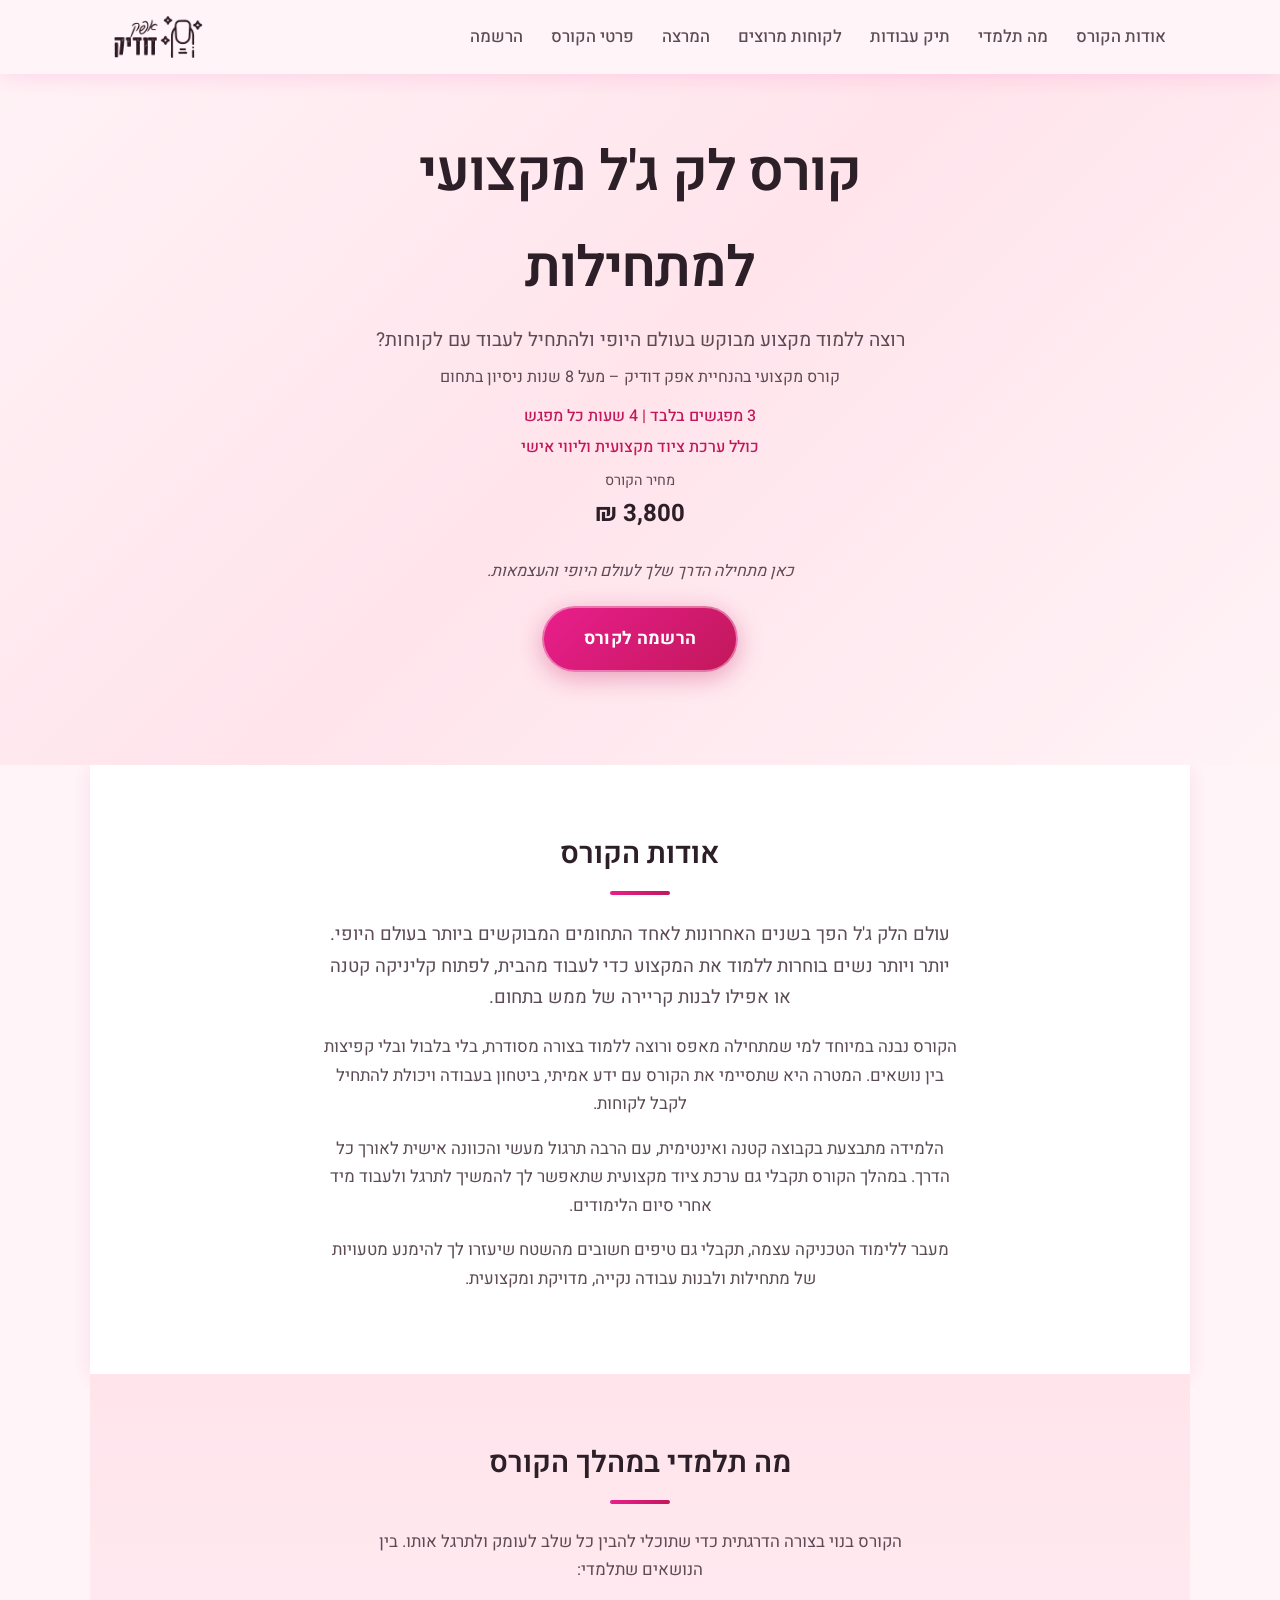
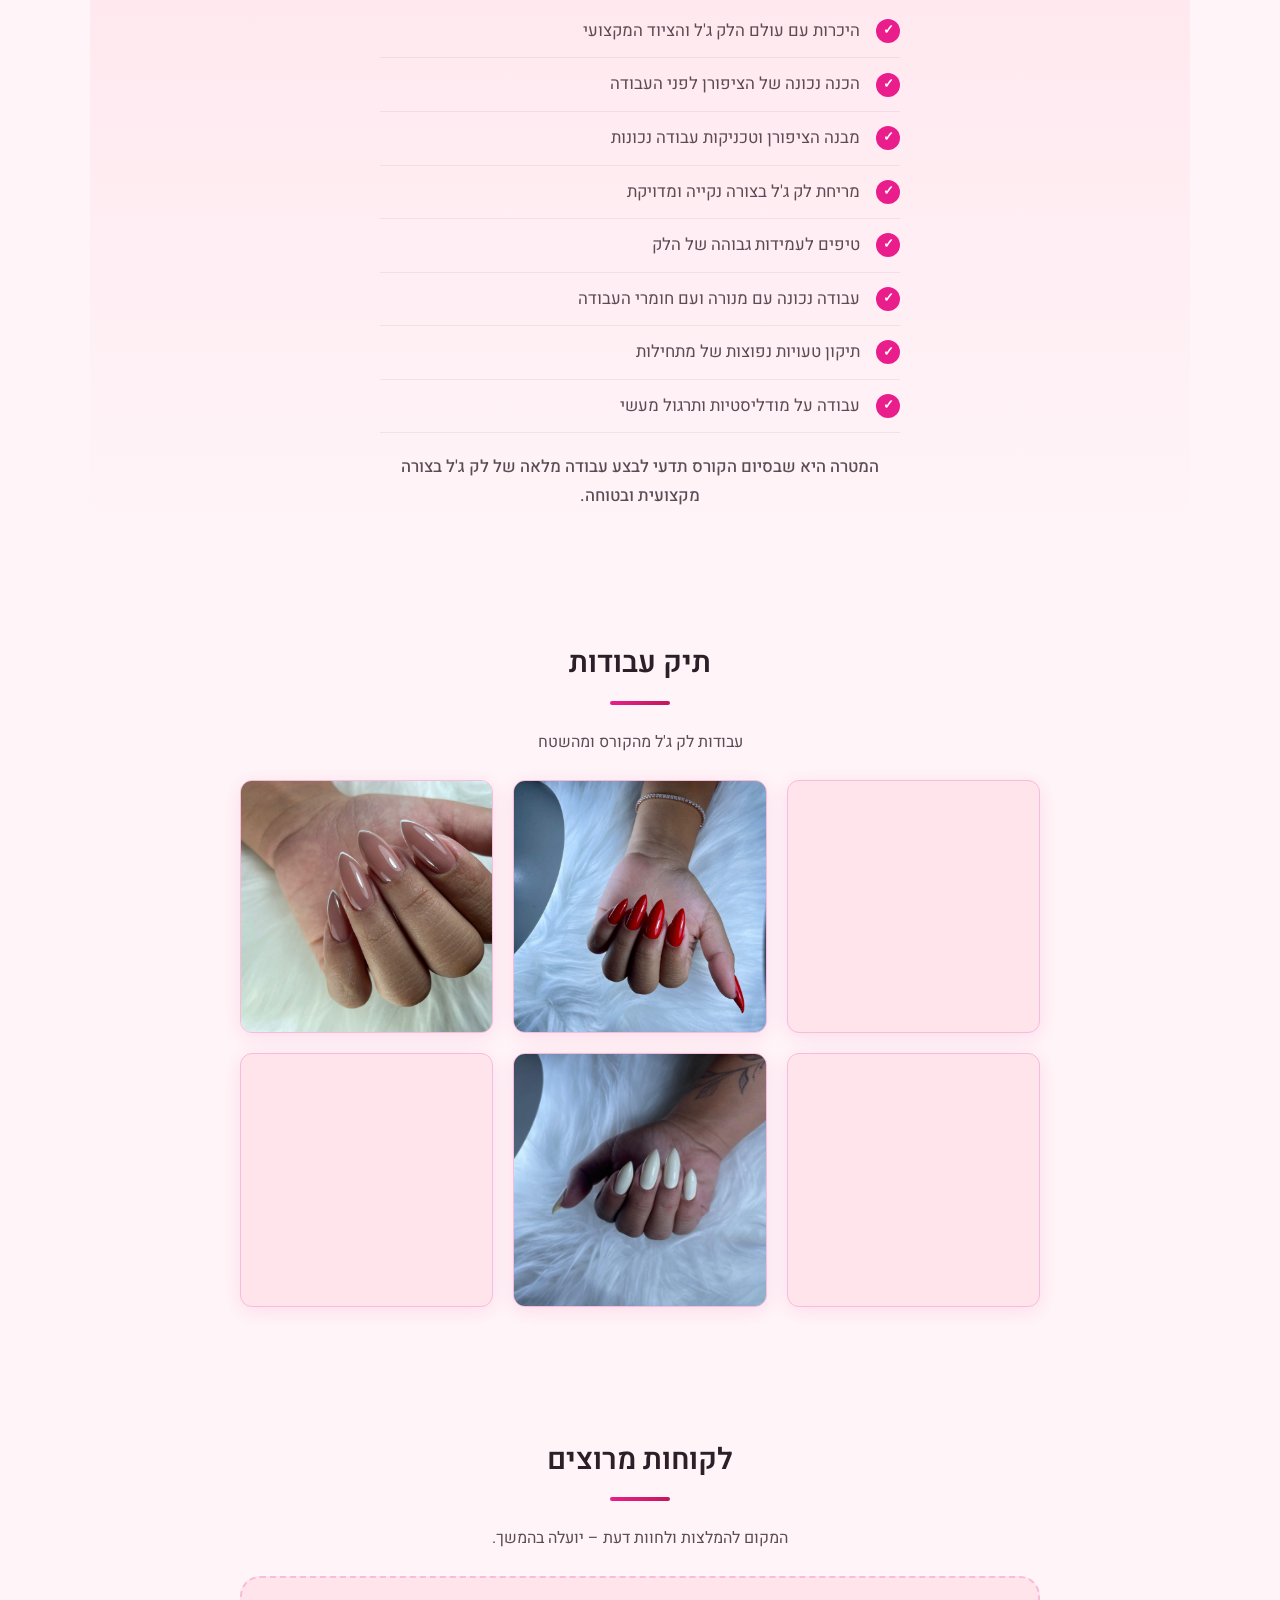
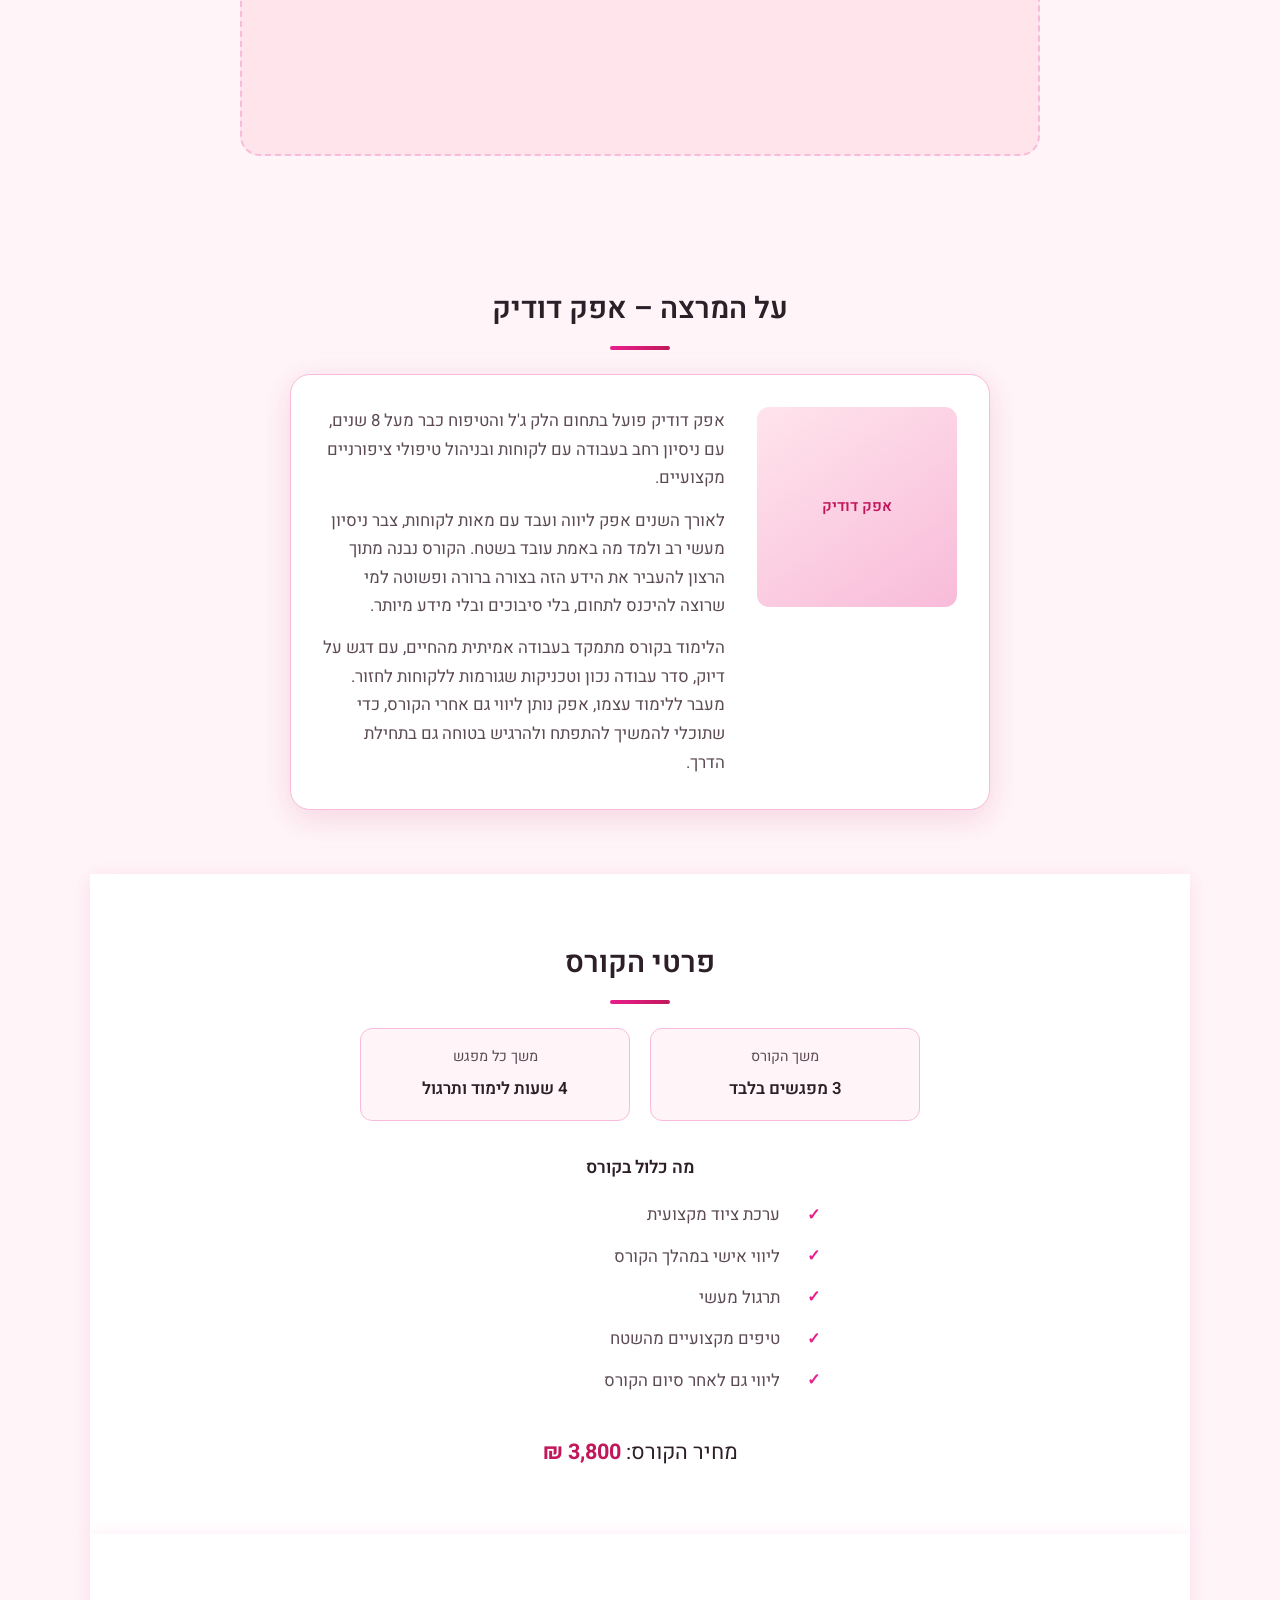
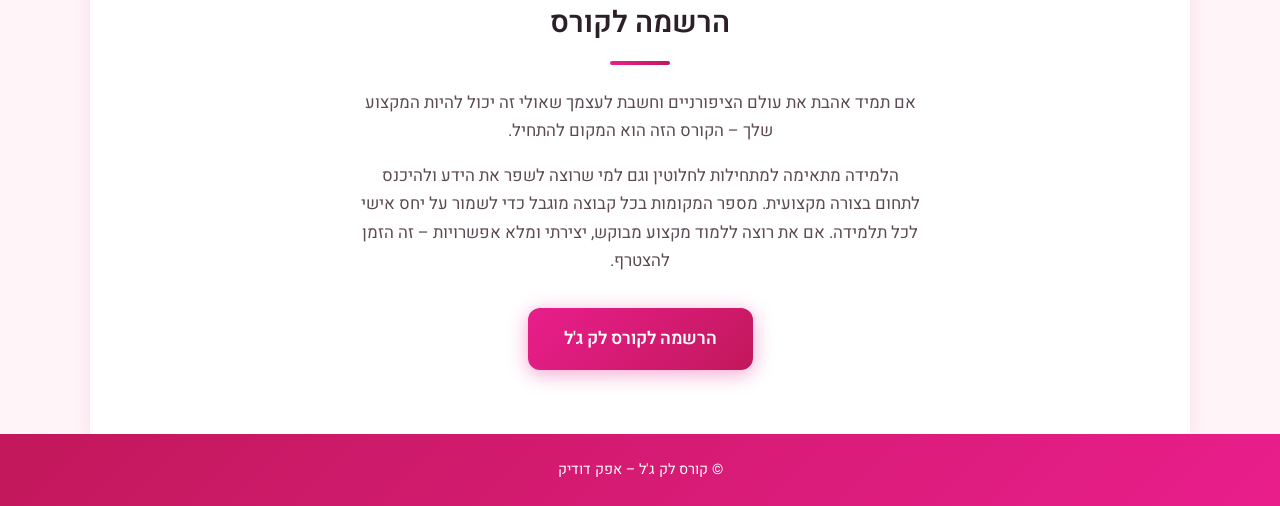
==== index.html @ cc8b3165 "Add files via upload" ====
<!DOCTYPE html>
<html lang="he" dir="rtl">
<head>
  <meta charset="UTF-8">
  <meta name="viewport" content="width=device-width, initial-scale=1.0">
  <title>קורס לק ג'ל מקצועי למתחילות | אפק דודיק</title>
  <link rel="preconnect" href="https://fonts.googleapis.com">
  <link rel="preconnect" href="https://fonts.gstatic.com" crossorigin>
  <link href="https://fonts.googleapis.com/css2?family=Heebo:wght@300;400;500;600;700&display=swap" rel="stylesheet">
  <link rel="stylesheet" href="style.css">
</head>
<body>
  <header class="header">
    <nav class="nav">
      <ul class="nav-links">
        <li><a href="#about">אודות הקורס</a></li>
        <li><a href="#content">מה תלמדי</a></li>
        <li><a href="#portfolio">תיק עבודות</a></li>
        <li><a href="#testimonials">לקוחות מרוצים</a></li>
        <li><a href="#instructor">המרצה</a></li>
        <li><a href="#details">פרטי הקורס</a></li>
        <li><a href="register.html">הרשמה</a></li>
      </ul>
      <button class="nav-toggle" aria-label="תפריט">☰</button>
      <a href="#home" class="logo">
          <img src="images/logo.png" alt="אפק דודיק" class="logo-img">
          <span class="logo-text">אפק דודיק</span>
        </a>
    </nav>
  </header>

  <main>
    <section id="home" class="hero">
      <div class="hero-bg"></div>
      <div class="hero-content">
        <h1>קורס לק ג'ל מקצועי למתחילות</h1>
        <p class="hero-sub">רוצה ללמוד מקצוע מבוקש בעולם היופי ולהתחיל לעבוד עם לקוחות?</p>
        <p class="hero-text">קורס מקצועי בהנחיית אפק דודיק – מעל 8 שנות ניסיון בתחום</p>
        <ul class="hero-highlights">
          <li>3 מפגשים בלבד | 4 שעות כל מפגש</li>
          <li>כולל ערכת ציוד מקצועית וליווי אישי</li>
        </ul>
        <p class="hero-price"><span class="price-note">מחיר הקורס</span> <span class="price-amount">3,800 ₪</span></p>
        <p class="hero-cta-text">כאן מתחילה הדרך שלך לעולם היופי והעצמאות.</p>
        <a href="register.html" class="btn btn-primary btn-hero">הרשמה לקורס</a>
      </div>
    </section>

    <section id="about" class="section about">
      <div class="container">
        <h2>אודות הקורס</h2>
        <p class="lead">
          עולם הלק ג'ל הפך בשנים האחרונות לאחד התחומים המבוקשים ביותר בעולם היופי. יותר ויותר נשים בוחרות ללמוד את המקצוע כדי לעבוד מהבית, לפתוח קליניקה קטנה או אפילו לבנות קריירה של ממש בתחום.
        </p>
        <p class="about-p">
          הקורס נבנה במיוחד למי שמתחילה מאפס ורוצה ללמוד בצורה מסודרת, בלי בלבול ובלי קפיצות בין נושאים. המטרה היא שתסיימי את הקורס עם ידע אמיתי, ביטחון בעבודה ויכולת להתחיל לקבל לקוחות.
        </p>
        <p class="about-p">
          הלמידה מתבצעת בקבוצה קטנה ואינטימית, עם הרבה תרגול מעשי והכוונה אישית לאורך כל הדרך. במהלך הקורס תקבלי גם ערכת ציוד מקצועית שתאפשר לך להמשיך לתרגל ולעבוד מיד אחרי סיום הלימודים.
        </p>
        <p class="about-p">
          מעבר ללימוד הטכניקה עצמה, תקבלי גם טיפים חשובים מהשטח שיעזרו לך להימנע מטעויות של מתחילות ולבנות עבודה נקייה, מדויקת ומקצועית.
        </p>
      </div>
    </section>

    <section id="content" class="section content-section">
      <div class="container">
        <h2>מה תלמדי במהלך הקורס</h2>
        <p class="content-intro">הקורס בנוי בצורה הדרגתית כדי שתוכלי להבין כל שלב לעומק ולתרגל אותו. בין הנושאים שתלמדי:</p>
        <ul class="content-list">
          <li>היכרות עם עולם הלק ג'ל והציוד המקצועי</li>
          <li>הכנה נכונה של הציפורן לפני העבודה</li>
          <li>מבנה הציפורן וטכניקות עבודה נכונות</li>
          <li>מריחת לק ג'ל בצורה נקייה ומדויקת</li>
          <li>טיפים לעמידות גבוהה של הלק</li>
          <li>עבודה נכונה עם מנורה ועם חומרי העבודה</li>
          <li>תיקון טעויות נפוצות של מתחילות</li>
          <li>עבודה על מודליסטיות ותרגול מעשי</li>
        </ul>
        <p class="content-outro">המטרה היא שבסיום הקורס תדעי לבצע עבודה מלאה של לק ג'ל בצורה מקצועית ובטוחה.</p>
      </div>
    </section>

    <section id="portfolio" class="section portfolio-section">
      <div class="container">
        <h2>תיק עבודות</h2>
        <p class="section-placeholder">עבודות לק ג'ל מהקורס ומהשטח</p>
        <div class="portfolio-grid">
          <div class="portfolio-item">
            <img src="images/portfolio-1.jpg" alt="עבודת לק ג'ל" loading="lazy" decoding="async" width="600" height="600">
          </div>
          <div class="portfolio-item">
            <img src="images/portfolio-2.jpg" alt="עבודת לק ג'ל" loading="lazy" decoding="async" width="600" height="600">
          </div>
          <div class="portfolio-item">
            <img src="images/portfolio-3.jpg" alt="עבודת לק ג'ל" loading="lazy" decoding="async" width="600" height="600">
          </div>
          <div class="portfolio-item">
            <img src="images/portfolio-4.jpg" alt="עבודת לק ג'ל" loading="lazy" decoding="async" width="600" height="600">
          </div>
          <div class="portfolio-item">
            <img src="images/portfolio-5.jpg" alt="עבודת לק ג'ל" loading="lazy" decoding="async" width="600" height="600">
          </div>
          <div class="portfolio-item">
            <img src="images/portfolio-6.jpg" alt="עבודת לק ג'ל" loading="lazy" decoding="async" width="600" height="600">
          </div>
        </div>
      </div>
    </section>

    <section id="testimonials" class="section testimonials-section">
      <div class="container">
        <h2>לקוחות מרוצים</h2>
        <p class="section-placeholder">המקום להמלצות ולחוות דעת – יועלה בהמשך.</p>
        <div class="testimonials-placeholder"></div>
      </div>
    </section>

    <section id="instructor" class="section instructor">
      <div class="container">
        <h2>על המרצה – אפק דודיק</h2>
        <div class="instructor-card">
          <div class="instructor-img-wrap">
            <img id="instructor-photo" alt="אפק דודיק" width="200" height="200">
          </div>
          <div class="instructor-info">
            <p>אפק דודיק פועל בתחום הלק ג'ל והטיפוח כבר מעל 8 שנים, עם ניסיון רחב בעבודה עם לקוחות ובניהול טיפולי ציפורניים מקצועיים.</p>
            <p>לאורך השנים אפק ליווה ועבד עם מאות לקוחות, צבר ניסיון מעשי רב ולמד מה באמת עובד בשטח. הקורס נבנה מתוך הרצון להעביר את הידע הזה בצורה ברורה ופשוטה למי שרוצה להיכנס לתחום, בלי סיבוכים ובלי מידע מיותר.</p>
            <p>הלימוד בקורס מתמקד בעבודה אמיתית מהחיים, עם דגש על דיוק, סדר עבודה נכון וטכניקות שגורמות ללקוחות לחזור. מעבר ללימוד עצמו, אפק נותן ליווי גם אחרי הקורס, כדי שתוכלי להמשיך להתפתח ולהרגיש בטוחה גם בתחילת הדרך.</p>
          </div>
        </div>
      </div>
    </section>

    <section id="details" class="section details-section">
      <div class="container">
        <h2>פרטי הקורס</h2>
        <div class="details-grid">
          <div class="details-item">
            <span class="details-label">משך הקורס</span>
            <span class="details-value">3 מפגשים בלבד</span>
          </div>
          <div class="details-item">
            <span class="details-label">משך כל מפגש</span>
            <span class="details-value">4 שעות לימוד ותרגול</span>
          </div>
        </div>
        <div class="details-included">
          <h3>מה כלול בקורס</h3>
          <ul>
            <li>ערכת ציוד מקצועית</li>
            <li>ליווי אישי במהלך הקורס</li>
            <li>תרגול מעשי</li>
            <li>טיפים מקצועיים מהשטח</li>
            <li>ליווי גם לאחר סיום הקורס</li>
          </ul>
        </div>
        <p class="details-price">מחיר הקורס: <strong>3,800 ₪</strong></p>
      </div>
    </section>

    <section id="contact" class="section contact">
      <div class="container">
        <h2>הרשמה לקורס</h2>
        <p class="contact-intro">אם תמיד אהבת את עולם הציפורניים וחשבת לעצמך שאולי זה יכול להיות המקצוע שלך – הקורס הזה הוא המקום להתחיל.</p>
        <p class="contact-intro">הלמידה מתאימה למתחילות לחלוטין וגם למי שרוצה לשפר את הידע ולהיכנס לתחום בצורה מקצועית. מספר המקומות בכל קבוצה מוגבל כדי לשמור על יחס אישי לכל תלמידה. אם את רוצה ללמוד מקצוע מבוקש, יצירתי ומלא אפשרויות – זה הזמן להצטרף.</p>
        <p class="contact-cta-wrap"><a href="register.html" class="btn btn-primary btn-cta">הרשמה לקורס לק ג'ל</a></p>
      </div>
    </section>
  </main>

  <footer class="footer">
    <div class="container">
      <p>© קורס לק ג'ל – אפק דודיק</p>
    </div>
  </footer>

  <script src="script.js"></script>
</body>
</html>
---- style.css ----
/* ---- Variables – צבעים בולטים ויפים לקורס לק ג'ל ---- */
:root {
  --color-bg: #fff5f8;
  --color-cream: #ffe4ec;
  --color-rose: #e91e8c;
  --color-rose-deep: #c2185b;
  --color-rose-light: #f8bbd9;
  --color-rose-hover: #f7c6ec;
  --color-accent: #ff4081;
  --color-text: #2d1f28;
  --color-text-soft: #5c4a54;
  --color-gold: #d4a84b;
  --color-white: #fff;
  --font-heebo: 'Heebo', sans-serif;
  --shadow-soft: 0 4px 20px rgba(233, 30, 140, 0.12);
  --shadow-card: 0 8px 32px rgba(194, 24, 91, 0.15);
  --radius: 12px;
  --radius-lg: 20px;
}

/* ---- Base ---- */
*,
*::before,
*::after {
  box-sizing: border-box;
}

html {
  scroll-behavior: smooth;
  direction: rtl;
}

body {
  margin: 0;
  font-family: var(--font-heebo);
  font-size: 1.05rem;
  line-height: 1.7;
  color: var(--color-text);
  background: var(--color-bg);
  direction: rtl;
}

a {
  color: var(--color-rose-deep);
  text-decoration: none;
  transition: color 0.2s;
}

a:hover {
  color: var(--color-gold);
}

h1, h2, h3 {
  font-family: var(--font-heebo);
  font-weight: 600;
}

/* ---- Header ---- */
.header {
  position: fixed;
  top: 0;
  right: 0;
  left: 0;
  z-index: 100;
  background: rgba(255, 245, 248, 0.98);
  backdrop-filter: blur(8px);
  box-shadow: var(--shadow-soft);
}

.nav {
  display: flex;
  align-items: center;
  justify-content: space-between;
  flex-direction: row;
  direction: rtl;
  max-width: 1100px;
  margin: 0 auto;
  padding: 1rem 1.5rem;
}

.logo {
  display: flex;
  align-items: center;
  gap: 0.5rem;
  font-weight: 700;
  font-size: 1.25rem;
  color: var(--color-text);
}

.logo-img {
  max-height: 42px;
  width: auto;
  display: block;
  object-fit: contain;
}

.logo-text {
  display: inline;
}

.nav-links {
  display: flex;
  flex-direction: row;
  direction: rtl;
  gap: 1.75rem;
  list-style: none;
  margin: 0;
  padding: 0;
}

.nav-links a {
  color: var(--color-text-soft);
  font-weight: 500;
}

.nav-links a:hover {
  color: var(--color-rose);
}

.nav-toggle {
  display: none;
  background: none;
  border: none;
  font-size: 1.5rem;
  cursor: pointer;
  padding: 0.25rem;
}

/* ---- Hero ---- */
.hero {
  position: relative;
  min-height: 85vh;
  display: flex;
  align-items: center;
  justify-content: center;
  padding: 6rem 1.5rem 4rem;
  overflow: hidden;
}

.hero-bg {
  position: absolute;
  inset: 0;
  z-index: 0;
  background: var(--color-cream) url('https://images.unsplash.com/photo-1604654894610-df63bc536371?w=1200') center/cover no-repeat;
}

/* שכבת כיסוי כדי שהטקסט יישאר קריא */
.hero-bg::after {
  content: '';
  position: absolute;
  inset: 0;
  background: linear-gradient(135deg, rgba(255, 245, 248, 0.92) 0%, rgba(255, 228, 236, 0.88) 50%, rgba(255, 245, 248, 0.9) 100%);
  z-index: 1;
}

.hero-content {
  position: relative;
  z-index: 2;
  text-align: center;
  max-width: 560px;
}

.hero h1 {
  font-size: clamp(2.25rem, 5vw, 3.5rem);
  margin: 0 0 0.5rem;
  color: var(--color-text);
  letter-spacing: -0.02em;
}

.hero-sub {
  font-size: 1.2rem;
  color: var(--color-text-soft);
  margin: 0 0 0.5rem;
}

.hero-text {
  font-size: 1rem;
  color: var(--color-text-soft);
  margin: 0 0 0.75rem;
  line-height: 1.65;
  text-align: center;
}

.hero-highlights {
  list-style: none;
  margin: 0.75rem 0 0.5rem;
  padding: 0;
  font-size: 1rem;
  color: var(--color-rose-deep);
  font-weight: 500;
}

.hero-highlights li {
  margin: 0.25rem 0;
}

.hero-cta-text {
  font-size: 1rem;
  color: var(--color-text-soft);
  margin: 0 0 1.25rem;
  font-style: italic;
}

.hero-price {
  margin: 0 0 1.5rem;
  font-size: 1.15rem;
}

.price-amount {
  font-weight: 700;
  font-size: 1.5rem;
  color: var(--color-text);
}

.price-note {
  display: block;
  font-size: 0.9rem;
  color: var(--color-text-soft);
  font-weight: 400;
  margin-top: 0.2rem;
}

/* ---- Buttons ---- */
.btn {
  display: inline-block;
  padding: 0.85rem 2rem;
  font-family: var(--font-heebo);
  font-size: 1rem;
  font-weight: 600;
  border: none;
  border-radius: var(--radius);
  cursor: pointer;
  transition: transform 0.2s, box-shadow 0.2s, color 0.2s, background 0.2s;
}

.btn-primary {
  background: linear-gradient(135deg, var(--color-rose) 0%, var(--color-rose-deep) 100%);
  color: var(--color-white);
  box-shadow: 0 4px 20px rgba(233, 30, 140, 0.4);
}

.btn-primary:hover,
a.btn-primary:hover {
  background: var(--color-rose-hover);
  color: var(--color-text);
  transform: translateY(-2px);
  box-shadow: 0 8px 28px rgba(247, 198, 236, 0.5);
}

/* כפתור ה־HERO – בולט ויפה */
.btn-hero {
  padding: 1rem 2.5rem;
  font-size: 1.1rem;
  font-weight: 700;
  letter-spacing: 0.02em;
  border-radius: 50px;
  box-shadow: 0 6px 24px rgba(194, 24, 91, 0.35);
  border: 2px solid rgba(255, 255, 255, 0.4);
}

.btn-hero:hover,
a.btn-hero:hover {
  box-shadow: 0 10px 32px rgba(194, 24, 91, 0.45);
  border-color: rgba(255, 255, 255, 0.6);
}

/* ---- Sections ---- */
.section {
  padding: 4rem 1.5rem;
  max-width: 1100px;
  margin: 0 auto;
}

.section h2 {
  font-size: 1.85rem;
  margin: 0 0 1.5rem;
  color: var(--color-text);
  text-align: center;
}

.section h2::after {
  content: '';
  display: block;
  width: 60px;
  height: 4px;
  background: linear-gradient(90deg, var(--color-rose), var(--color-rose-deep));
  margin: 0.75rem auto 0;
  border-radius: 2px;
}

.container {
  max-width: 800px;
  margin: 0 auto;
}

.lead {
  font-size: 1.15rem;
  color: var(--color-text-soft);
  text-align: center;
  margin: 0 0 1.25rem;
  max-width: 640px;
  margin-inline: auto;
}

.about-p {
  font-size: 1.05rem;
  color: var(--color-text-soft);
  margin: 0 0 1rem;
  max-width: 640px;
  margin-inline: auto;
  text-align: center;
  line-height: 1.7;
}

/* ---- About / Features ---- */
.about {
  background: var(--color-white);
  box-shadow: var(--shadow-soft);
}

.features {
  display: grid;
  grid-template-columns: repeat(auto-fit, minmax(200px, 1fr));
  gap: 1.5rem;
  margin-top: 2rem;
}

.feature {
  text-align: center;
  padding: 1.5rem 1rem;
  background: var(--color-white);
  border-radius: var(--radius-lg);
  box-shadow: var(--shadow-soft);
  border: 1px solid var(--color-rose-light);
  transition: transform 0.2s;
}

.feature:hover {
  transform: translateY(-4px);
}

.feature-icon {
  font-size: 2rem;
  display: block;
  margin-bottom: 0.75rem;
}

.feature h3 {
  font-size: 1.15rem;
  margin: 0 0 0.35rem;
  color: var(--color-text);
}

.feature p {
  margin: 0;
  font-size: 0.95rem;
  color: var(--color-text-soft);
}

/* ---- Content list ---- */
.content-section {
  background: linear-gradient(180deg, var(--color-cream) 0%, var(--color-bg) 100%);
}

.content-section .section h2::after {
  background: linear-gradient(90deg, var(--color-rose-deep), var(--color-rose));
}

.content-intro {
  text-align: center;
  color: var(--color-text-soft);
  margin: 0 0 1.25rem;
  max-width: 560px;
  margin-inline: auto;
}

.content-outro {
  text-align: center;
  color: var(--color-text-soft);
  margin: 1.25rem 0 0;
  max-width: 520px;
  margin-inline: auto;
  font-weight: 500;
}

.content-list {
  list-style: none;
  margin: 0;
  padding: 0;
  max-width: 520px;
  margin-inline: auto;
}

.content-list li {
  position: relative;
  padding: 0.75rem 2.5rem 0.75rem 0;
  border-bottom: 1px solid rgba(61, 50, 50, 0.08);
  color: var(--color-text-soft);
}

.content-list li::before {
  content: '✓';
  position: absolute;
  right: 0;
  top: 50%;
  transform: translateY(-50%);
  width: 1.5rem;
  height: 1.5rem;
  background: var(--color-rose);
  color: var(--color-white);
  border-radius: 50%;
  display: flex;
  align-items: center;
  justify-content: center;
  font-size: 0.8rem;
  font-weight: bold;
  flex-shrink: 0;
}

/* ---- Instructor ---- */
.instructor .container {
  max-width: 700px;
}

.instructor-card {
  display: grid;
  grid-template-columns: 200px 1fr;
  gap: 2rem;
  align-items: start;
  background: var(--color-white);
  padding: 2rem;
  border-radius: var(--radius-lg);
  box-shadow: var(--shadow-card);
  border: 1px solid var(--color-rose-light);
}

.instructor-placeholder,
.instructor-card .instructor-img-wrap {
  aspect-ratio: 1;
  border-radius: var(--radius);
  overflow: hidden;
  background: linear-gradient(145deg, var(--color-cream) 0%, var(--color-rose-light) 100%);
}

.instructor-card .instructor-img-wrap.instructor-img-fallback {
  display: flex;
  align-items: center;
  justify-content: center;
  color: var(--color-rose-deep);
  font-weight: 600;
  font-size: 0.95rem;
  text-align: center;
  padding: 1rem;
}

.instructor-card .instructor-img-wrap img {
  width: 100%;
  height: 100%;
  object-fit: cover;
  display: block;
}

.instructor-placeholder {
  opacity: 0.9;
}

.instructor-info p {
  margin: 0 0 0.85rem;
  color: var(--color-text-soft);
  line-height: 1.7;
}

.instructor-info p:last-child {
  margin-bottom: 0;
}

/* ---- פרטי הקורס ---- */
.details-section {
  background: var(--color-white);
  box-shadow: var(--shadow-soft);
}

.details-grid {
  display: grid;
  grid-template-columns: repeat(auto-fit, minmax(180px, 1fr));
  gap: 1.25rem;
  margin: 0 0 2rem;
  max-width: 560px;
  margin-inline: auto;
}

.details-item {
  text-align: center;
  padding: 1rem;
  background: var(--color-bg);
  border-radius: var(--radius);
  border: 1px solid var(--color-rose-light);
}

.details-label {
  display: block;
  font-size: 0.9rem;
  color: var(--color-text-soft);
  margin-bottom: 0.35rem;
}

.details-value {
  font-weight: 600;
  color: var(--color-text);
}

.details-included {
  max-width: 360px;
  margin: 0 auto 2rem;
}

.details-included h3 {
  font-size: 1.1rem;
  margin: 0 0 0.75rem;
  color: var(--color-text);
  text-align: center;
}

.details-included ul {
  list-style: none;
  margin: 0;
  padding: 0;
}

.details-included li {
  position: relative;
  padding: 0.4rem 2.5rem 0.4rem 0;
  color: var(--color-text-soft);
}

.details-included li::before {
  content: '✓';
  position: absolute;
  right: 0;
  top: 50%;
  transform: translateY(-50%);
  color: var(--color-rose);
  font-weight: bold;
  font-size: 1rem;
}

.details-price {
  text-align: center;
  font-size: 1.35rem;
  color: var(--color-text);
  margin: 2rem 0 0;
}

.details-price strong {
  color: var(--color-rose-deep);
}

/* ---- תיק עבודות & לקוחות מרוצים ---- */
.portfolio-section,
.testimonials-section {
  background: var(--color-bg);
}

.section-placeholder {
  text-align: center;
  color: var(--color-text-soft);
  margin: 0 0 1.5rem;
  font-size: 1rem;
}

.portfolio-placeholder,
.testimonials-placeholder {
  min-height: 180px;
  background: var(--color-cream);
  border: 2px dashed var(--color-rose-light);
  border-radius: var(--radius-lg);
  margin: 0 auto;
  max-width: 800px;
}

/* תיק עבודות – גריד תמונות */
.portfolio-grid {
  display: grid;
  grid-template-columns: repeat(auto-fill, minmax(200px, 1fr));
  gap: 1.25rem;
  margin-top: 1rem;
}

.portfolio-item {
  aspect-ratio: 1;
  border-radius: var(--radius);
  overflow: hidden;
  box-shadow: var(--shadow-soft);
  border: 1px solid var(--color-rose-light);
  transition: transform 0.2s, box-shadow 0.2s;
  background: var(--color-cream);
}

.portfolio-item:hover {
  transform: translateY(-4px);
  box-shadow: var(--shadow-card);
}

.portfolio-item img {
  width: 100%;
  height: 100%;
  object-fit: cover;
  display: block;
}

/* ---- Contact ---- */
.contact {
  background: var(--color-white);
  box-shadow: var(--shadow-soft);
}

.contact-intro {
  text-align: center;
  color: var(--color-text-soft);
  margin: 0 0 1rem;
  max-width: 560px;
  margin-inline: auto;
}

.contact-intro + .contact-intro {
  margin-bottom: 2rem;
}

.contact-cta-wrap {
  text-align: center;
  margin: 0;
}

.btn-cta {
  font-size: 1.1rem;
  padding: 1rem 2.25rem;
}

.contact-form {
  max-width: 420px;
  margin: 0 auto 1.5rem;
}

.form-group {
  margin-bottom: 1.25rem;
}

.form-group label {
  display: block;
  font-weight: 500;
  margin-bottom: 0.4rem;
  color: var(--color-text);
}

.form-group input,
.form-group textarea {
  width: 100%;
  padding: 0.75rem 1rem;
  font-family: var(--font-heebo);
  font-size: 1rem;
  border: 1px solid var(--color-cream);
  border-radius: var(--radius);
  background: var(--color-bg);
  color: var(--color-text);
  transition: border-color 0.2s;
}

.form-group input:focus,
.form-group textarea:focus {
  outline: none;
  border-color: var(--color-rose);
}

.form-group textarea {
  resize: vertical;
  min-height: 100px;
}

.contact-form .btn {
  width: 100%;
}

/* ---- וולידציה ---- */
.form-group.has-error input,
.form-group.has-error textarea {
  border-color: var(--color-rose-deep);
  background: #fff8f9;
}

.form-group .error-message {
  display: block;
  font-size: 0.85rem;
  color: var(--color-rose-deep);
  margin-top: 0.35rem;
  min-height: 1.2em;
}

.form-group .required {
  color: var(--color-rose-deep);
}

/* ---- דף הרשמה ---- */
.register-page {
  padding-top: 4rem;
}

.register-section {
  padding: 2rem 1.5rem 4rem;
}

.register-container {
  max-width: 480px;
  margin: 0 auto;
}

.register-title {
  font-size: 1.9rem;
  text-align: center;
  margin: 0 0 0.5rem;
  color: var(--color-text);
}

.register-title::after {
  content: '';
  display: block;
  width: 60px;
  height: 4px;
  background: linear-gradient(90deg, var(--color-rose), var(--color-rose-deep));
  margin: 0.75rem auto 0;
  border-radius: 2px;
}

.register-intro {
  text-align: center;
  color: var(--color-text-soft);
  margin: 0 0 2rem;
}

.register-form {
  background: var(--color-white);
  padding: 2rem;
  border-radius: var(--radius-lg);
  box-shadow: var(--shadow-card);
  border: 1px solid var(--color-rose-light);
}

.register-form .form-group {
  margin-bottom: 1.35rem;
}

.btn-submit {
  width: 100%;
  margin-top: 0.5rem;
}

.register-note {
  text-align: center;
  font-size: 0.9rem;
  color: var(--color-text-soft);
  margin: 1rem 0 0;
}

.contact-note {
  text-align: center;
  font-size: 0.9rem;
  color: var(--color-text-soft);
  margin: 0;
}

/* ---- Footer ---- */
.footer {
  padding: 1.5rem;
  text-align: center;
  background: linear-gradient(135deg, var(--color-rose-deep) 0%, var(--color-rose) 100%);
  color: var(--color-white);
  font-size: 0.9rem;
}

.footer p {
  margin: 0;
}

/* ---- Responsive ---- */
@media (max-width: 768px) {
  .nav-links {
    display: none;
  }

  .nav-toggle {
    display: block;
  }

  .nav-links.open {
    display: flex;
    flex-direction: column;
    position: absolute;
    top: 100%;
    right: 0;
    left: 0;
    background: var(--color-white);
    padding: 1rem;
    box-shadow: var(--shadow-card);
    gap: 0.5rem;
  }

  .hero {
    min-height: 75vh;
    padding: 5rem 1rem 3rem;
  }

  .instructor-card {
    grid-template-columns: 1fr;
    text-align: center;
  }

  .instructor-placeholder,
  .instructor-card .instructor-img-wrap {
    max-width: 180px;
    margin: 0 auto;
  }
}

@media (max-width: 480px) {
  .features {
    grid-template-columns: 1fr;
  }
}
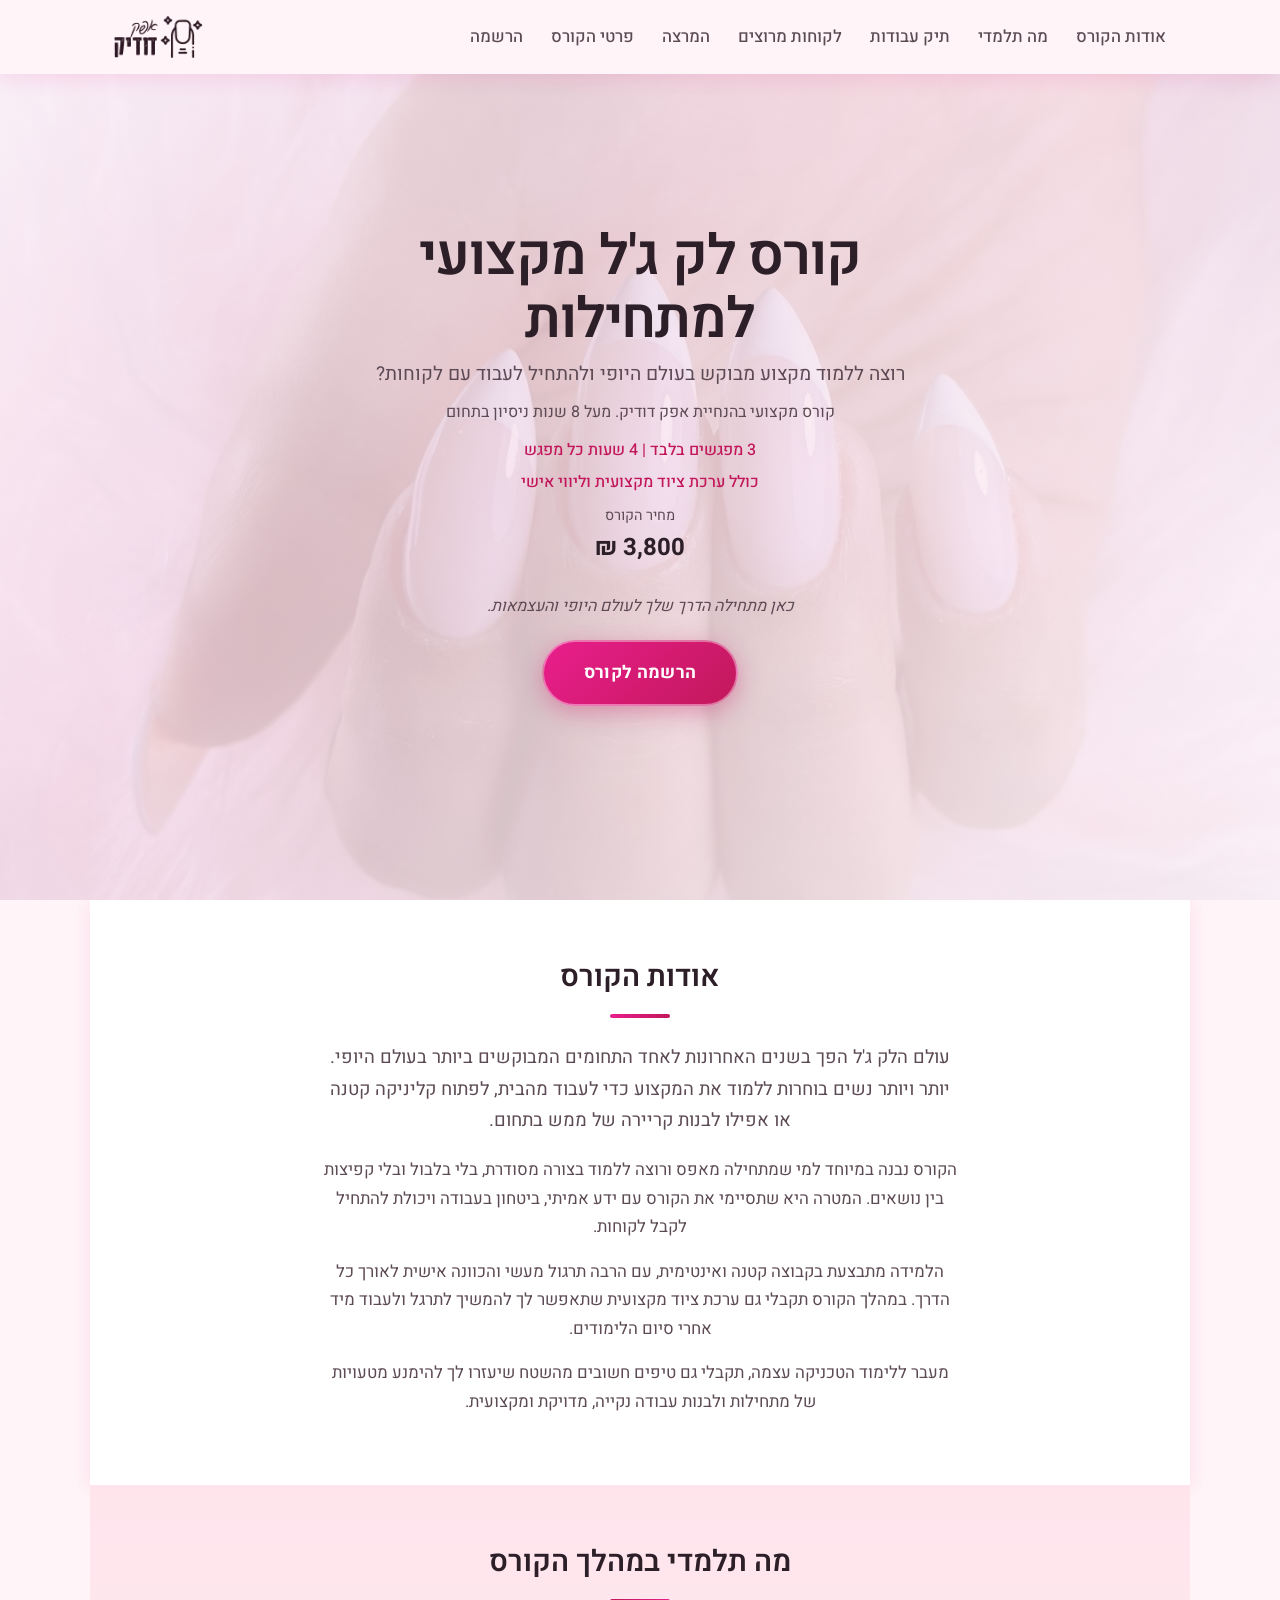
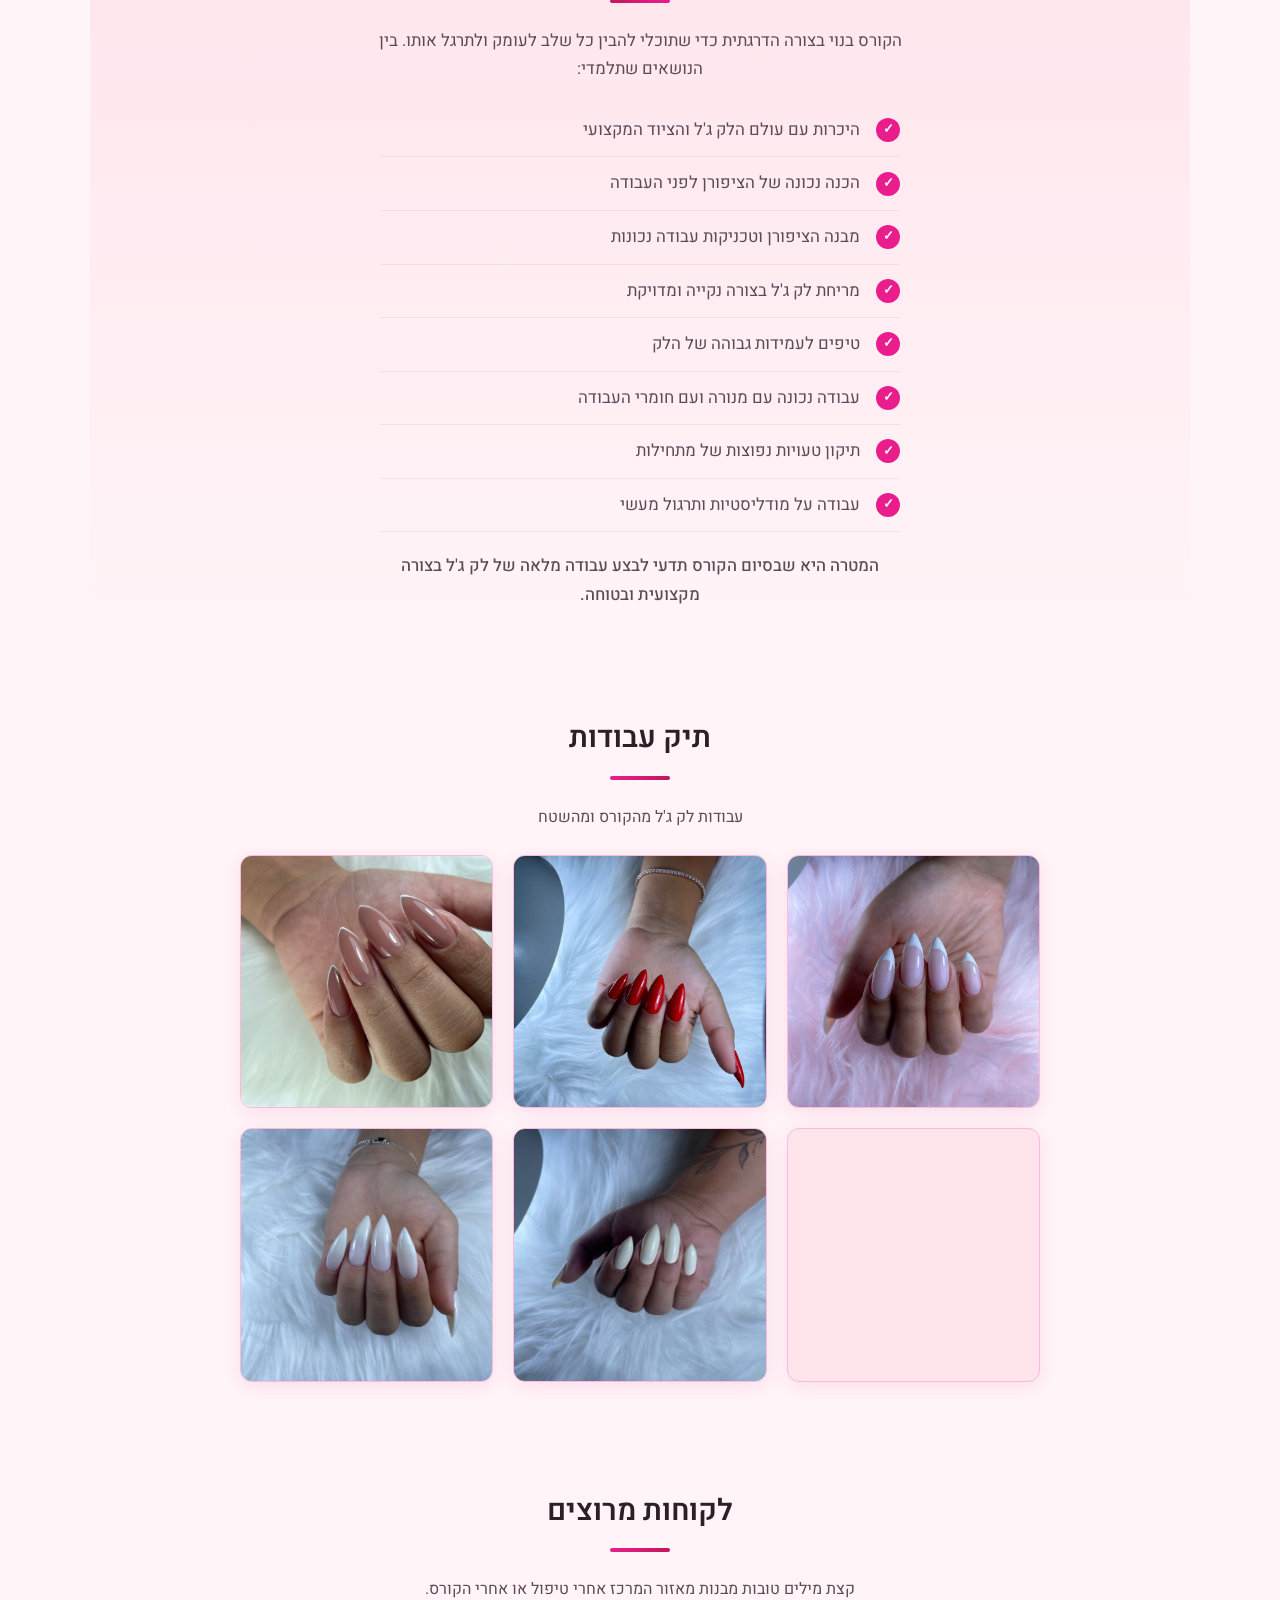
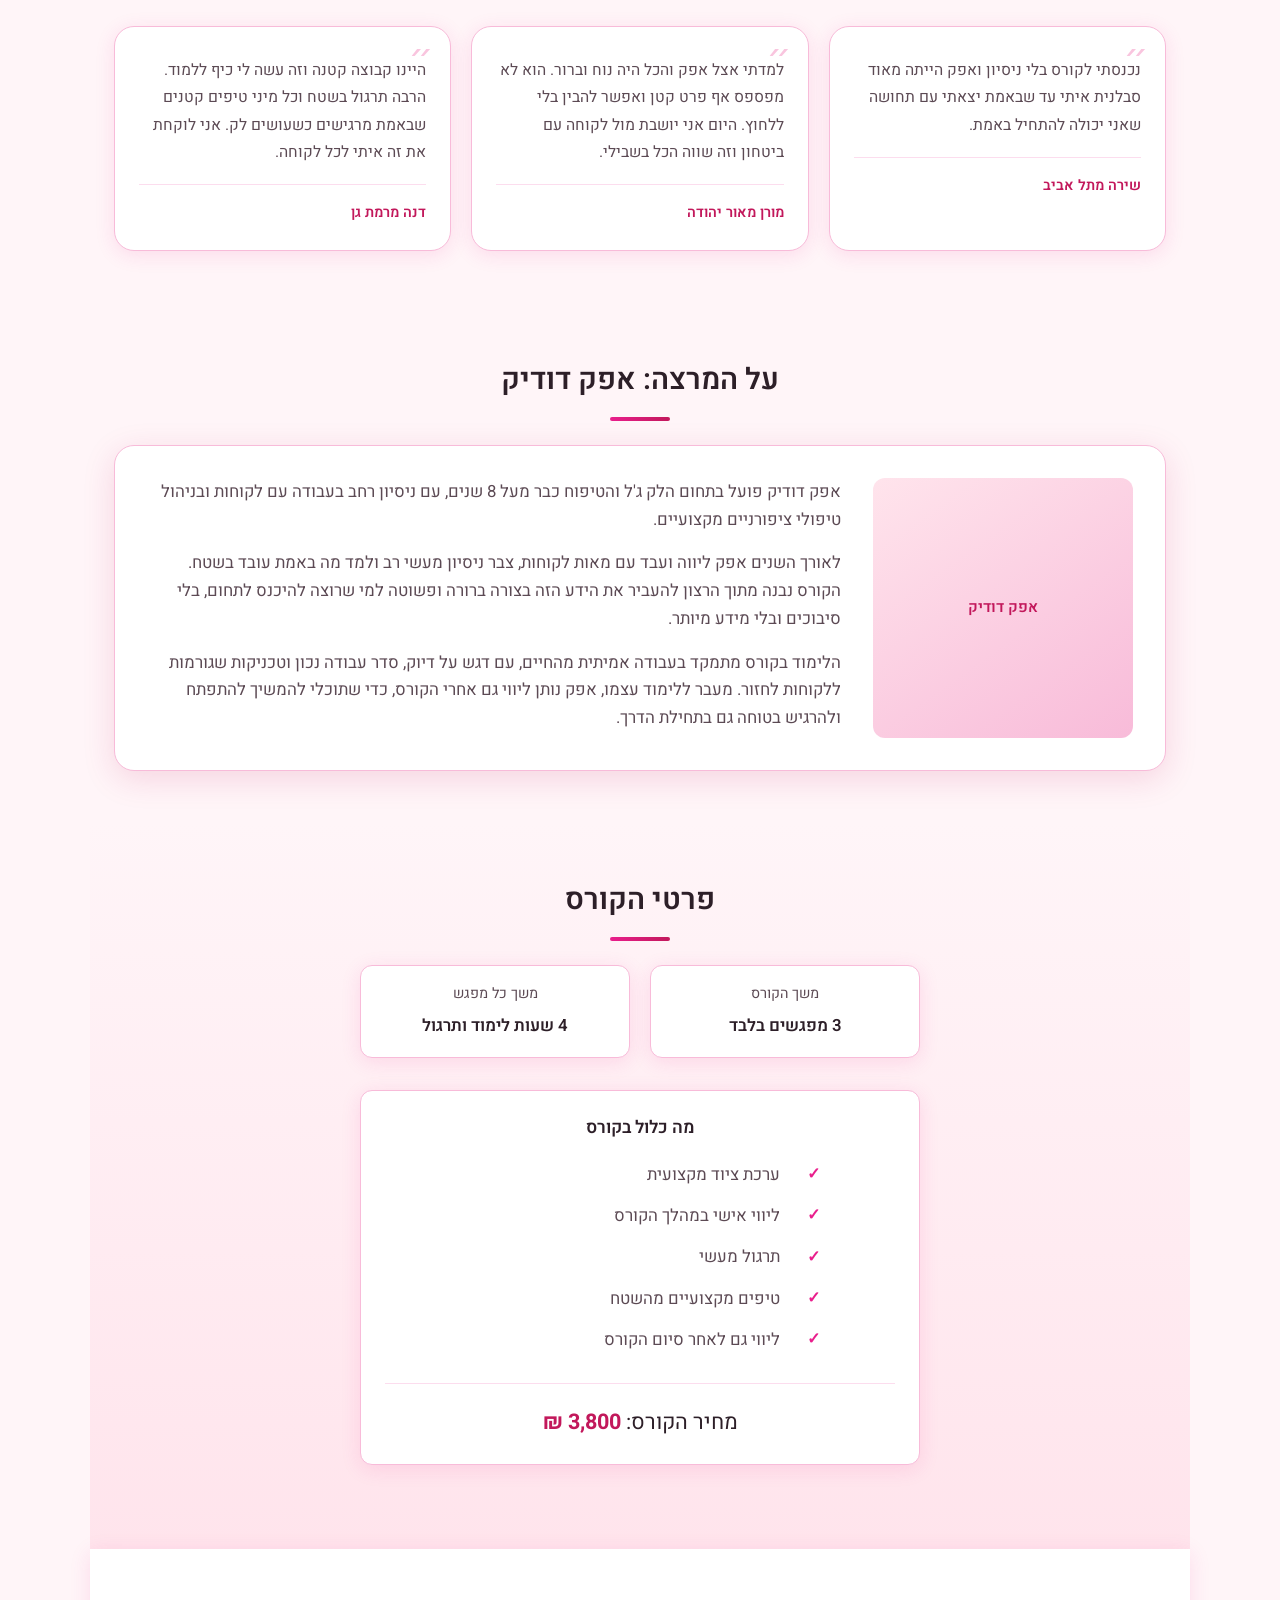
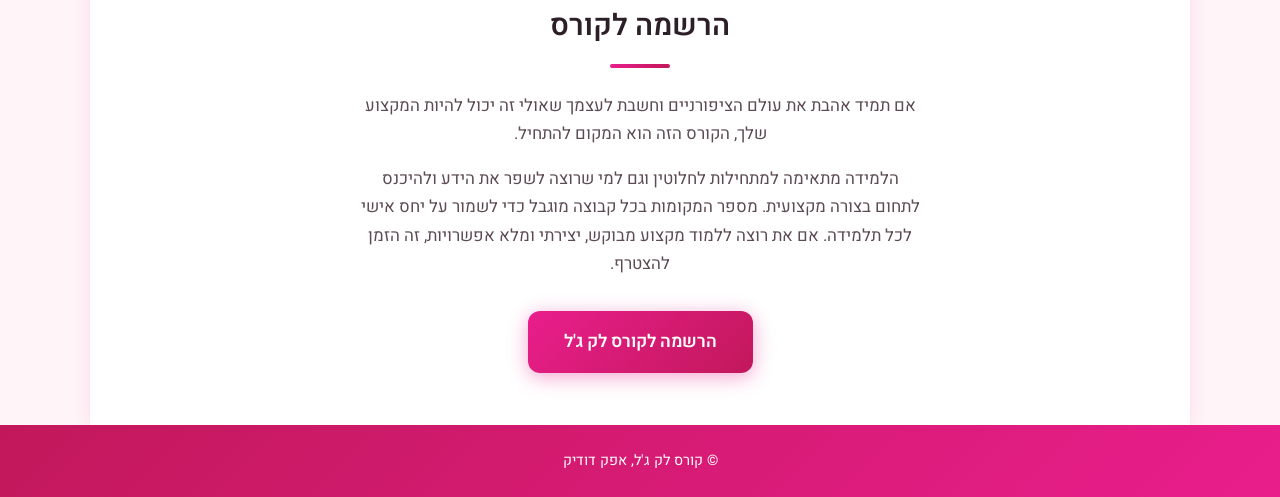
==== commit 163b8711: "Add files via upload" ====
--- a/index.html
+++ b/index.html
@@ -31,11 +31,11 @@
 
   <main>
     <section id="home" class="hero">
-      <div class="hero-bg"></div>
+      <div class="hero-bg" aria-hidden="true"></div>
       <div class="hero-content">
         <h1>קורס לק ג'ל מקצועי למתחילות</h1>
         <p class="hero-sub">רוצה ללמוד מקצוע מבוקש בעולם היופי ולהתחיל לעבוד עם לקוחות?</p>
-        <p class="hero-text">קורס מקצועי בהנחיית אפק דודיק – מעל 8 שנות ניסיון בתחום</p>
+        <p class="hero-text">קורס מקצועי בהנחיית אפק דודיק. מעל 8 שנות ניסיון בתחום</p>
         <ul class="hero-highlights">
           <li>3 מפגשים בלבד | 4 שעות כל מפגש</li>
           <li>כולל ערכת ציוד מקצועית וליווי אישי</li>
@@ -112,14 +112,33 @@
     <section id="testimonials" class="section testimonials-section">
       <div class="container">
         <h2>לקוחות מרוצים</h2>
-        <p class="section-placeholder">המקום להמלצות ולחוות דעת – יועלה בהמשך.</p>
-        <div class="testimonials-placeholder"></div>
+        <p class="testimonials-intro">קצת מילים טובות מבנות מאזור המרכז אחרי טיפול או אחרי הקורס.</p>
+        <div class="testimonials-grid">
+          <figure class="testimonial-card">
+            <blockquote>
+              <p>נכנסתי לקורס בלי ניסיון ואפק הייתה מאוד סבלנית איתי עד שבאמת יצאתי עם תחושה שאני יכולה להתחיל באמת.</p>
+            </blockquote>
+            <figcaption class="testimonial-author">שירה מתל אביב</figcaption>
+          </figure>
+          <figure class="testimonial-card">
+            <blockquote>
+              <p>למדתי אצל אפק והכל היה נוח וברור. הוא לא מפספס אף פרט קטן ואפשר להבין בלי ללחוץ. היום אני יושבת מול לקוחה עם ביטחון וזה שווה הכל בשבילי.</p>
+            </blockquote>
+            <figcaption class="testimonial-author">מורן מאור יהודה</figcaption>
+          </figure>
+          <figure class="testimonial-card">
+            <blockquote>
+              <p>היינו קבוצה קטנה וזה עשה לי כיף ללמוד. הרבה תרגול בשטח וכל מיני טיפים קטנים שבאמת מרגישים כשעושים לק. אני לוקחת את זה איתי לכל לקוחה.</p>
+            </blockquote>
+            <figcaption class="testimonial-author">דנה מרמת גן</figcaption>
+          </figure>
+        </div>
       </div>
     </section>
 
     <section id="instructor" class="section instructor">
       <div class="container">
-        <h2>על המרצה – אפק דודיק</h2>
+        <h2>על המרצה: אפק דודיק</h2>
         <div class="instructor-card">
           <div class="instructor-img-wrap">
             <img id="instructor-photo" alt="אפק דודיק" width="200" height="200">
@@ -146,25 +165,27 @@
             <span class="details-value">4 שעות לימוד ותרגול</span>
           </div>
         </div>
-        <div class="details-included">
-          <h3>מה כלול בקורס</h3>
-          <ul>
-            <li>ערכת ציוד מקצועית</li>
-            <li>ליווי אישי במהלך הקורס</li>
-            <li>תרגול מעשי</li>
-            <li>טיפים מקצועיים מהשטח</li>
-            <li>ליווי גם לאחר סיום הקורס</li>
-          </ul>
-        </div>
-        <p class="details-price">מחיר הקורס: <strong>3,800 ₪</strong></p>
+        <div class="details-bundle">
+          <div class="details-included">
+            <h3>מה כלול בקורס</h3>
+            <ul>
+              <li>ערכת ציוד מקצועית</li>
+              <li>ליווי אישי במהלך הקורס</li>
+              <li>תרגול מעשי</li>
+              <li>טיפים מקצועיים מהשטח</li>
+              <li>ליווי גם לאחר סיום הקורס</li>
+            </ul>
+          </div>
+          <p class="details-price">מחיר הקורס: <strong>3,800 ₪</strong></p>
+        </div>
       </div>
     </section>
 
     <section id="contact" class="section contact">
       <div class="container">
         <h2>הרשמה לקורס</h2>
-        <p class="contact-intro">אם תמיד אהבת את עולם הציפורניים וחשבת לעצמך שאולי זה יכול להיות המקצוע שלך – הקורס הזה הוא המקום להתחיל.</p>
-        <p class="contact-intro">הלמידה מתאימה למתחילות לחלוטין וגם למי שרוצה לשפר את הידע ולהיכנס לתחום בצורה מקצועית. מספר המקומות בכל קבוצה מוגבל כדי לשמור על יחס אישי לכל תלמידה. אם את רוצה ללמוד מקצוע מבוקש, יצירתי ומלא אפשרויות – זה הזמן להצטרף.</p>
+        <p class="contact-intro">אם תמיד אהבת את עולם הציפורניים וחשבת לעצמך שאולי זה יכול להיות המקצוע שלך, הקורס הזה הוא המקום להתחיל.</p>
+        <p class="contact-intro">הלמידה מתאימה למתחילות לחלוטין וגם למי שרוצה לשפר את הידע ולהיכנס לתחום בצורה מקצועית. מספר המקומות בכל קבוצה מוגבל כדי לשמור על יחס אישי לכל תלמידה. אם את רוצה ללמוד מקצוע מבוקש, יצירתי ומלא אפשרויות, זה הזמן להצטרף.</p>
         <p class="contact-cta-wrap"><a href="register.html" class="btn btn-primary btn-cta">הרשמה לקורס לק ג'ל</a></p>
       </div>
     </section>
@@ -172,7 +193,7 @@
 
   <footer class="footer">
     <div class="container">
-      <p>© קורס לק ג'ל – אפק דודיק</p>
+      <p>© קורס לק ג'ל, אפק דודיק</p>
     </div>
   </footer>
 
--- a/style.css
+++ b/style.css
@@ -1,4 +1,4 @@
-/* ---- Variables – צבעים בולטים ויפים לקורס לק ג'ל ---- */
+/* ---- Variables: צבעים בולטים ויפים לקורס לק ג'ל ---- */
 :root {
   --color-bg: #fff5f8;
   --color-cream: #ffe4ec;
@@ -16,6 +16,8 @@
   --shadow-card: 0 8px 32px rgba(194, 24, 91, 0.15);
   --radius: 12px;
   --radius-lg: 20px;
+  --section-pad-y: 3.25rem;
+  --section-pad-x: 1.5rem;
 }
 
 /* ---- Base ---- */
@@ -129,7 +131,8 @@
 /* ---- Hero ---- */
 .hero {
   position: relative;
-  min-height: 85vh;
+  min-height: 100vh;
+  min-height: 100dvh;
   display: flex;
   align-items: center;
   justify-content: center;
@@ -141,16 +144,28 @@
   position: absolute;
   inset: 0;
   z-index: 0;
-  background: var(--color-cream) url('https://images.unsplash.com/photo-1604654894610-df63bc536371?w=1200') center/cover no-repeat;
-}
-
-/* שכבת כיסוי כדי שהטקסט יישאר קריא */
+  background-color: var(--color-cream);
+  background-image: url('images/portfolio-1.jpg');
+  background-position: center 40%;
+  background-size: cover;
+  background-repeat: no-repeat;
+  transform: scale(1.1);
+  transform-origin: center center;
+}
+
+/* כיסוי קריאות על גבי תמונת מסך מלא */
 .hero-bg::after {
   content: '';
   position: absolute;
   inset: 0;
-  background: linear-gradient(135deg, rgba(255, 245, 248, 0.92) 0%, rgba(255, 228, 236, 0.88) 50%, rgba(255, 245, 248, 0.9) 100%);
+  background: linear-gradient(
+    135deg,
+    rgba(255, 245, 248, 0.9) 0%,
+    rgba(255, 228, 236, 0.82) 40%,
+    rgba(255, 245, 248, 0.88) 100%
+  );
   z-index: 1;
+  pointer-events: none;
 }
 
 .hero-content {
@@ -162,7 +177,8 @@
 
 .hero h1 {
   font-size: clamp(2.25rem, 5vw, 3.5rem);
-  margin: 0 0 0.5rem;
+  line-height: 1.12;
+  margin: 0 0 0.45rem;
   color: var(--color-text);
   letter-spacing: -0.02em;
 }
@@ -247,7 +263,7 @@
   box-shadow: 0 8px 28px rgba(247, 198, 236, 0.5);
 }
 
-/* כפתור ה־HERO – בולט ויפה */
+/* כפתור ה־HERO: בולט ויפה */
 .btn-hero {
   padding: 1rem 2.5rem;
   font-size: 1.1rem;
@@ -266,7 +282,7 @@
 
 /* ---- Sections ---- */
 .section {
-  padding: 4rem 1.5rem;
+  padding: var(--section-pad-y) var(--section-pad-x);
   max-width: 1100px;
   margin: 0 auto;
 }
@@ -362,7 +378,7 @@
   background: linear-gradient(180deg, var(--color-cream) 0%, var(--color-bg) 100%);
 }
 
-.content-section .section h2::after {
+.content-section h2::after {
   background: linear-gradient(90deg, var(--color-rose-deep), var(--color-rose));
 }
 
@@ -418,14 +434,20 @@
 }
 
 /* ---- Instructor ---- */
+.instructor {
+  background: var(--color-bg);
+}
+
+/* רוחב מלא עד גבול ה־section (1100px), הכרטיס נמתח לכל הרוחב */
 .instructor .container {
-  max-width: 700px;
+  max-width: 100%;
+  width: 100%;
 }
 
 .instructor-card {
   display: grid;
-  grid-template-columns: 200px 1fr;
-  gap: 2rem;
+  grid-template-columns: min(260px, 32vw) minmax(0, 1fr);
+  gap: 2rem 2rem;
   align-items: start;
   background: var(--color-white);
   padding: 2rem;
@@ -465,9 +487,9 @@
 }
 
 .instructor-info p {
-  margin: 0 0 0.85rem;
-  color: var(--color-text-soft);
-  line-height: 1.7;
+  margin: 0 0 1rem;
+  color: var(--color-text-soft);
+  line-height: 1.65;
 }
 
 .instructor-info p:last-child {
@@ -475,9 +497,14 @@
 }
 
 /* ---- פרטי הקורס ---- */
+/* אותו גרדיאנט כמו "מה תלמדי", בכיוון הפוך: מעלה ורוד → למטה קרם */
 .details-section {
-  background: var(--color-white);
-  box-shadow: var(--shadow-soft);
+  background: linear-gradient(180deg, var(--color-bg) 0%, var(--color-cream) 100%);
+  box-shadow: none;
+}
+
+.details-section h2::after {
+  background: linear-gradient(90deg, var(--color-rose), var(--color-rose-deep));
 }
 
 .details-grid {
@@ -492,9 +519,10 @@
 .details-item {
   text-align: center;
   padding: 1rem;
-  background: var(--color-bg);
+  background: var(--color-white);
   border-radius: var(--radius);
   border: 1px solid var(--color-rose-light);
+  box-shadow: var(--shadow-soft);
 }
 
 .details-label {
@@ -509,9 +537,23 @@
   color: var(--color-text);
 }
 
+.details-bundle {
+  max-width: 560px;
+  margin: 0 auto 2rem;
+  padding: 1.35rem 1.5rem 1.5rem;
+  background: var(--color-white);
+  border-radius: var(--radius);
+  border: 1px solid var(--color-rose-light);
+  box-shadow: var(--shadow-soft);
+}
+
 .details-included {
   max-width: 360px;
-  margin: 0 auto 2rem;
+  margin: 0 auto;
+}
+
+.details-bundle .details-included {
+  margin-bottom: 0;
 }
 
 .details-included h3 {
@@ -548,7 +590,9 @@
   text-align: center;
   font-size: 1.35rem;
   color: var(--color-text);
-  margin: 2rem 0 0;
+  margin: 1.35rem 0 0;
+  padding-top: 1.25rem;
+  border-top: 1px solid rgba(233, 30, 140, 0.15);
 }
 
 .details-price strong {
@@ -568,8 +612,7 @@
   font-size: 1rem;
 }
 
-.portfolio-placeholder,
-.testimonials-placeholder {
+.portfolio-placeholder {
   min-height: 180px;
   background: var(--color-cream);
   border: 2px dashed var(--color-rose-light);
@@ -578,7 +621,94 @@
   max-width: 800px;
 }
 
-/* תיק עבודות – גריד תמונות */
+/* לקוחות מרוצים: ציטוטים */
+.testimonials-section .container {
+  max-width: 100%;
+}
+
+.testimonials-intro {
+  text-align: center;
+  color: var(--color-text-soft);
+  margin: 0 0 1.5rem;
+  font-size: 1rem;
+  max-width: 640px;
+  margin-inline: auto;
+  line-height: 1.65;
+}
+
+/* 3 המלצות: שורה אחת במסך רחב, 2+1 בינוני, עמודה במובייל */
+.testimonials-grid {
+  display: grid;
+  grid-template-columns: repeat(3, minmax(0, 1fr));
+  gap: 1.25rem;
+  margin-top: 0;
+  align-items: stretch;
+}
+
+@media (max-width: 900px) {
+  .testimonials-grid {
+    grid-template-columns: repeat(2, minmax(0, 1fr));
+  }
+}
+
+@media (max-width: 520px) {
+  .testimonials-grid {
+    grid-template-columns: 1fr;
+  }
+}
+
+.testimonial-card {
+  margin: 0;
+  padding: 1.5rem;
+  background: var(--color-white);
+  border-radius: var(--radius-lg);
+  border: 1px solid var(--color-rose-light);
+  box-shadow: var(--shadow-soft);
+  position: relative;
+  transition: transform 0.2s, box-shadow 0.2s;
+}
+
+.testimonial-card::before {
+  content: '״';
+  position: absolute;
+  top: 0.65rem;
+  right: 1rem;
+  font-size: 2.5rem;
+  line-height: 1;
+  color: var(--color-rose-light);
+  font-family: Georgia, 'Times New Roman', serif;
+  opacity: 0.85;
+  pointer-events: none;
+}
+
+.testimonial-card:hover {
+  transform: translateY(-3px);
+  box-shadow: var(--shadow-card);
+}
+
+.testimonial-card blockquote {
+  margin: 0;
+  padding: 0.35rem 0 0;
+}
+
+.testimonial-card blockquote p {
+  margin: 0;
+  font-size: 0.98rem;
+  line-height: 1.75;
+  color: var(--color-text-soft);
+}
+
+.testimonial-author {
+  display: block;
+  margin-top: 1.1rem;
+  padding-top: 1rem;
+  border-top: 1px solid rgba(233, 30, 140, 0.15);
+  font-size: 0.9rem;
+  font-weight: 600;
+  color: var(--color-rose-deep);
+}
+
+/* תיק עבודות: גריד תמונות */
 .portfolio-grid {
   display: grid;
   grid-template-columns: repeat(auto-fill, minmax(200px, 1fr));
@@ -804,7 +934,7 @@
   }
 
   .hero {
-    min-height: 75vh;
+    min-height: 100dvh;
     padding: 5rem 1rem 3rem;
   }
 
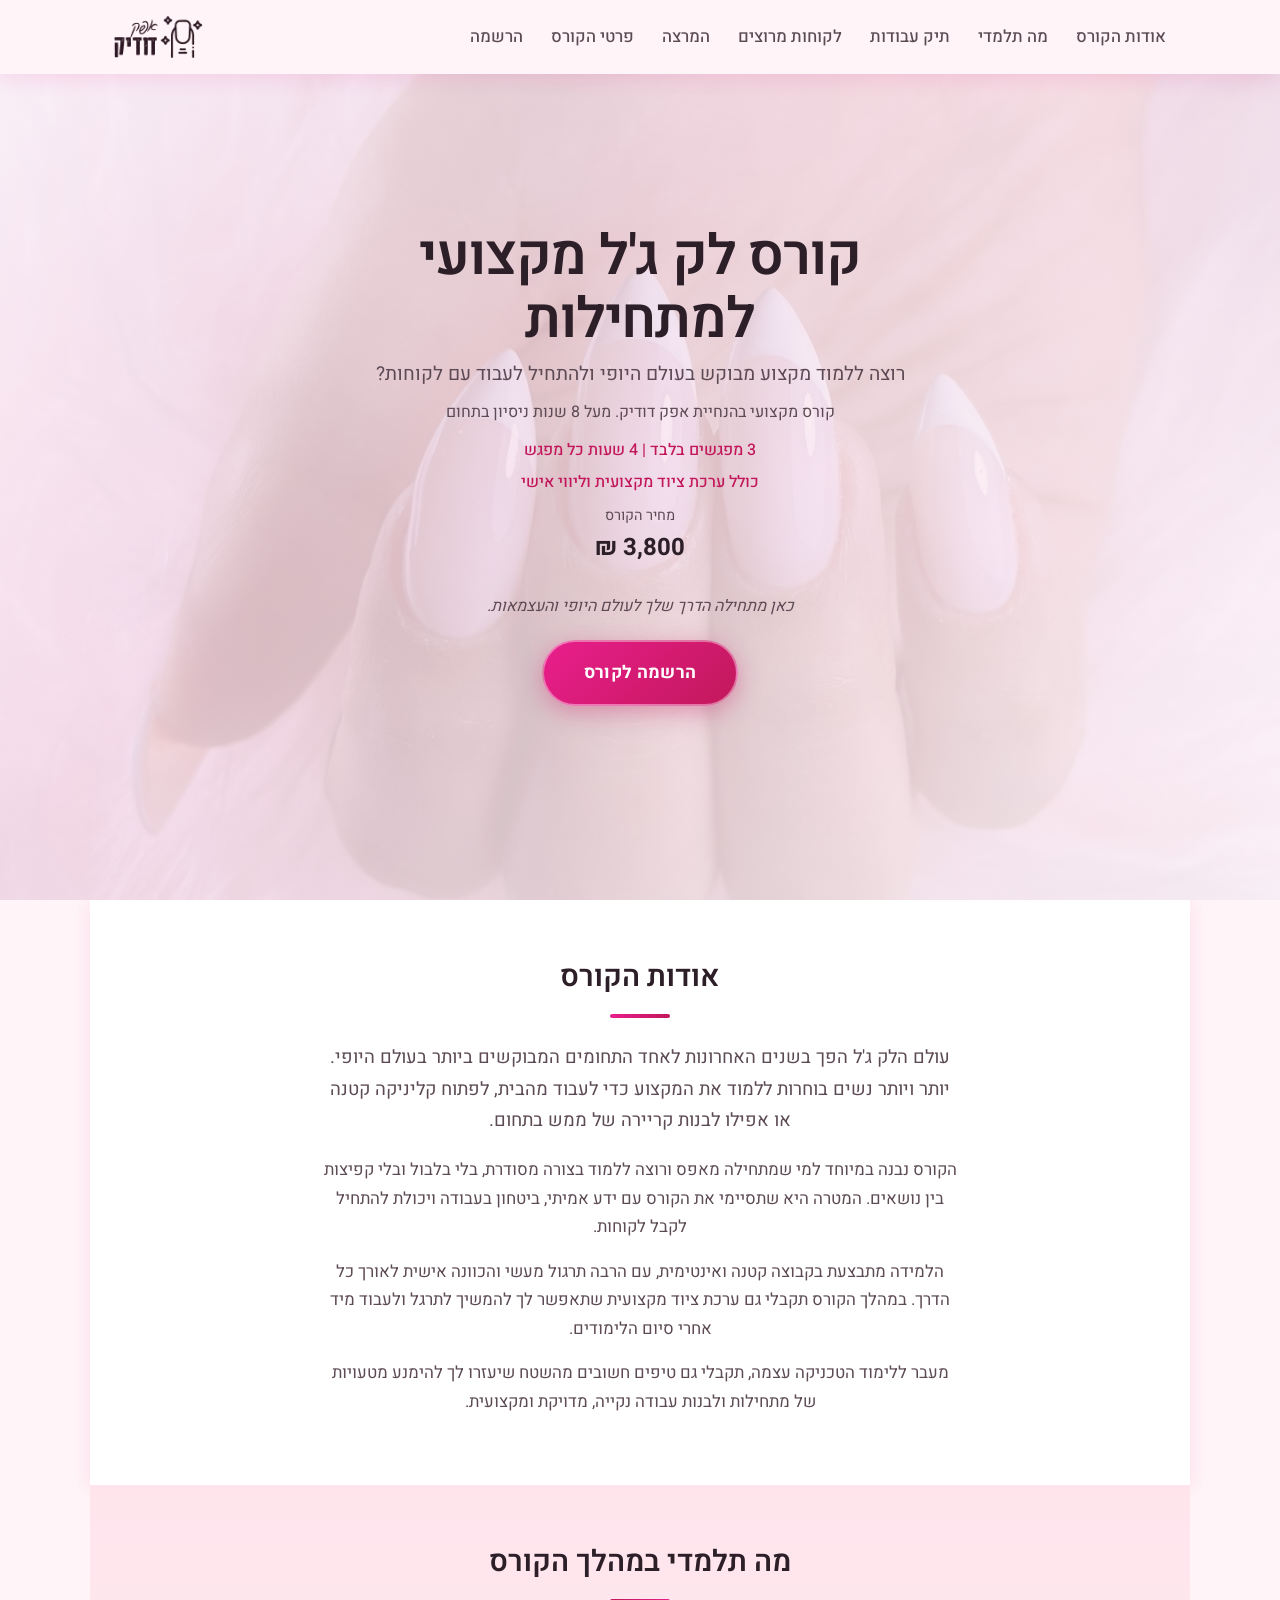
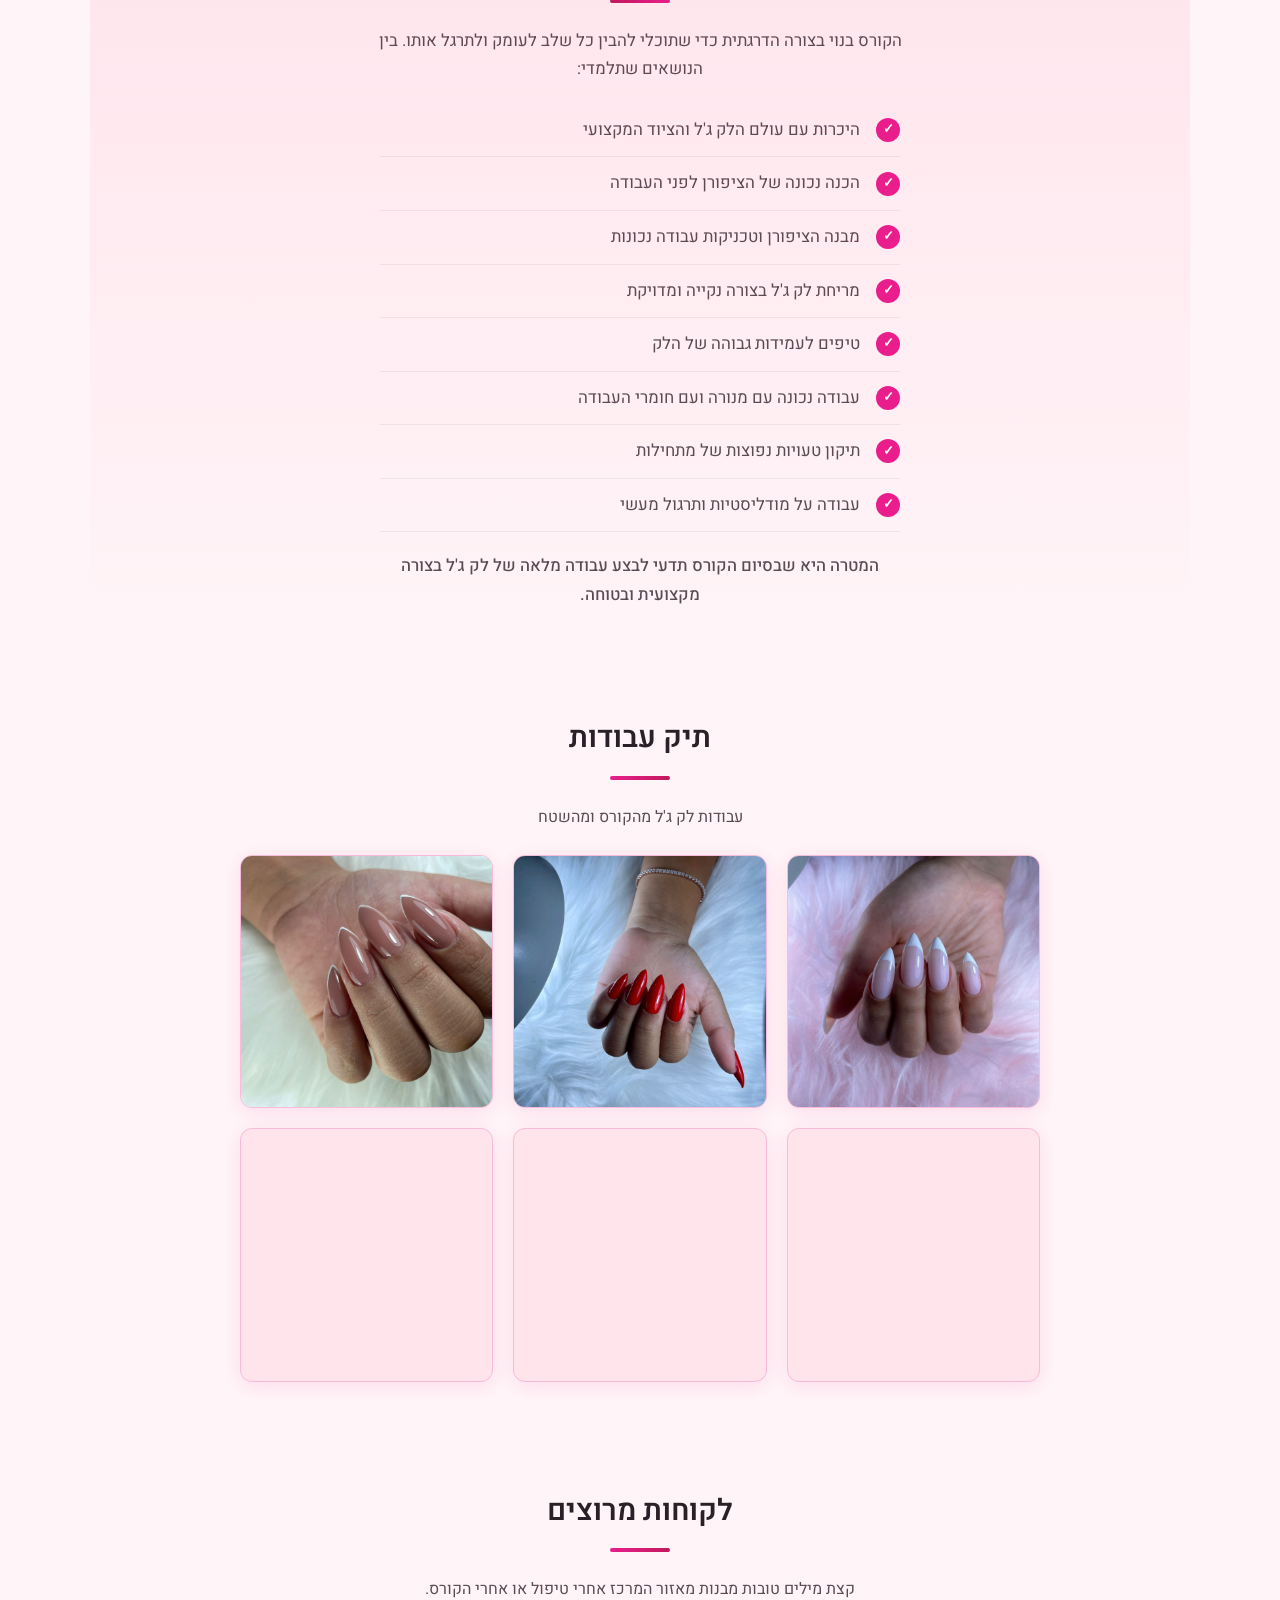
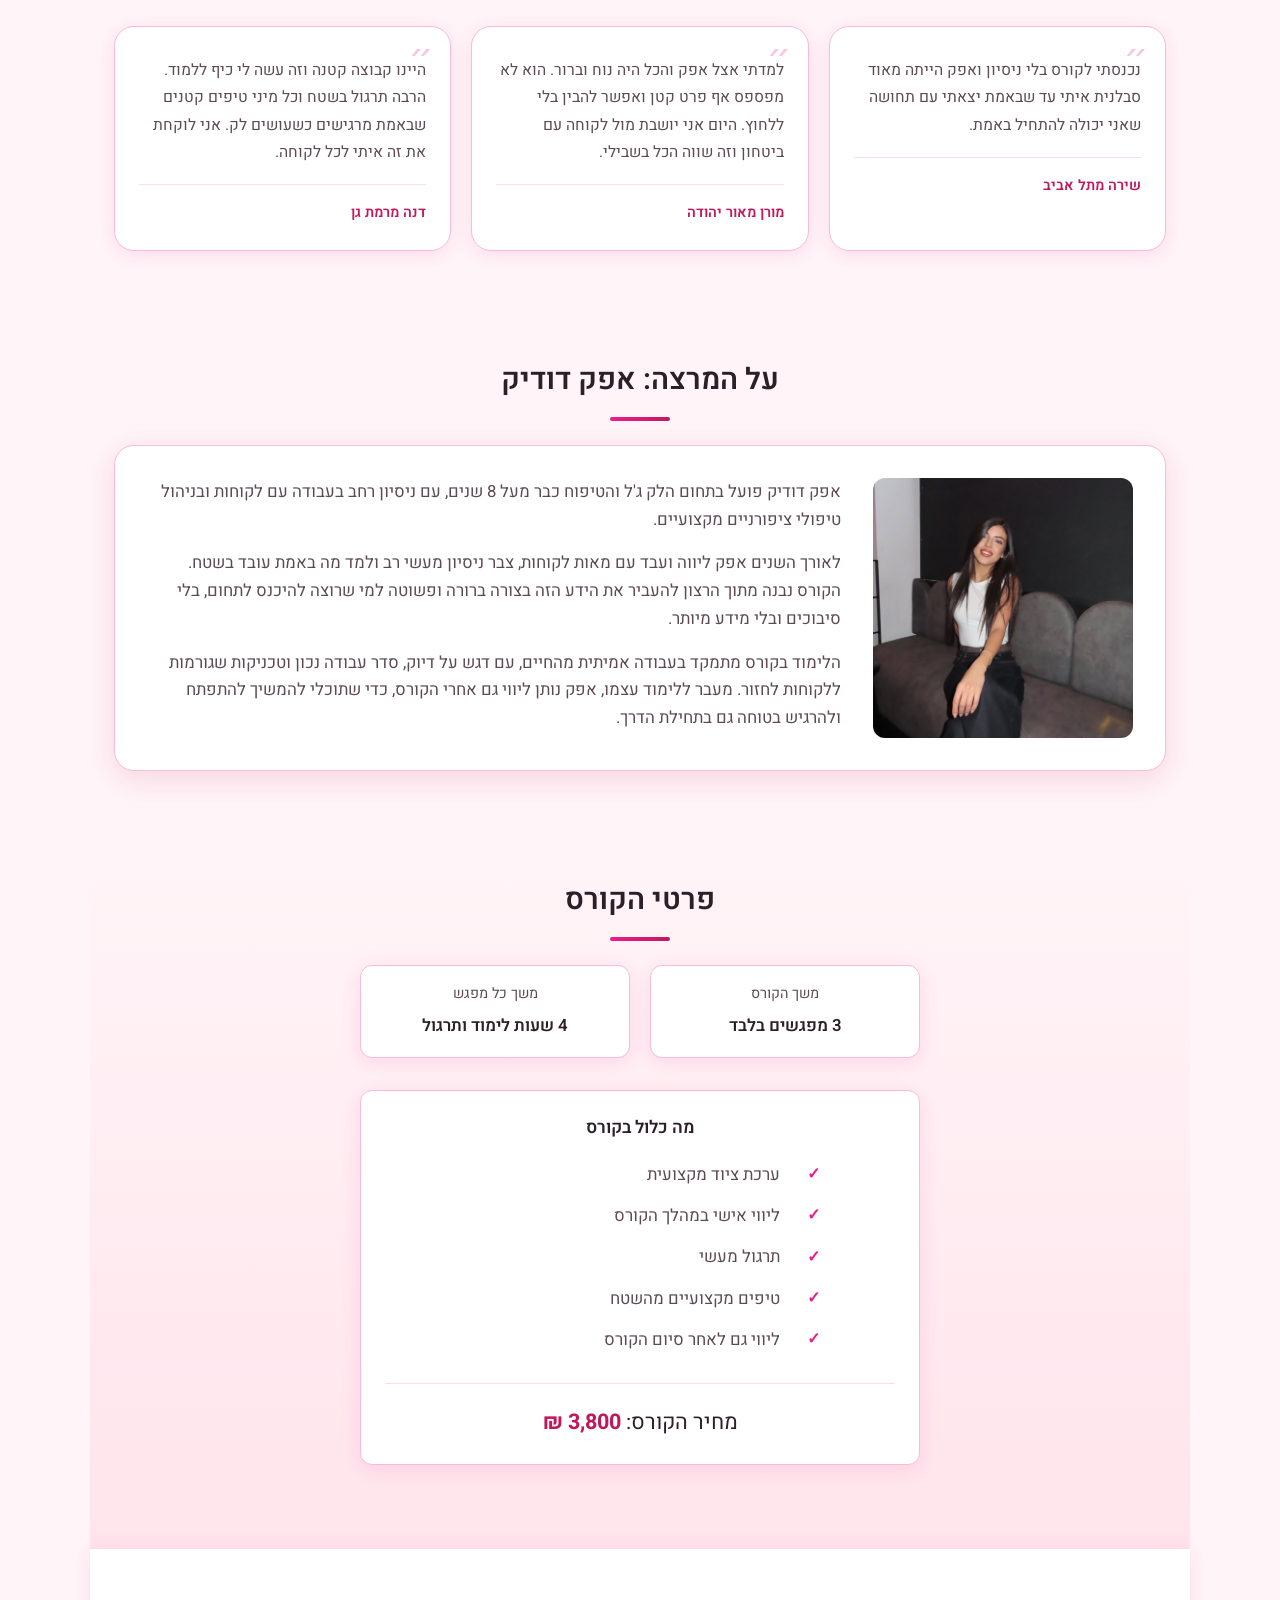
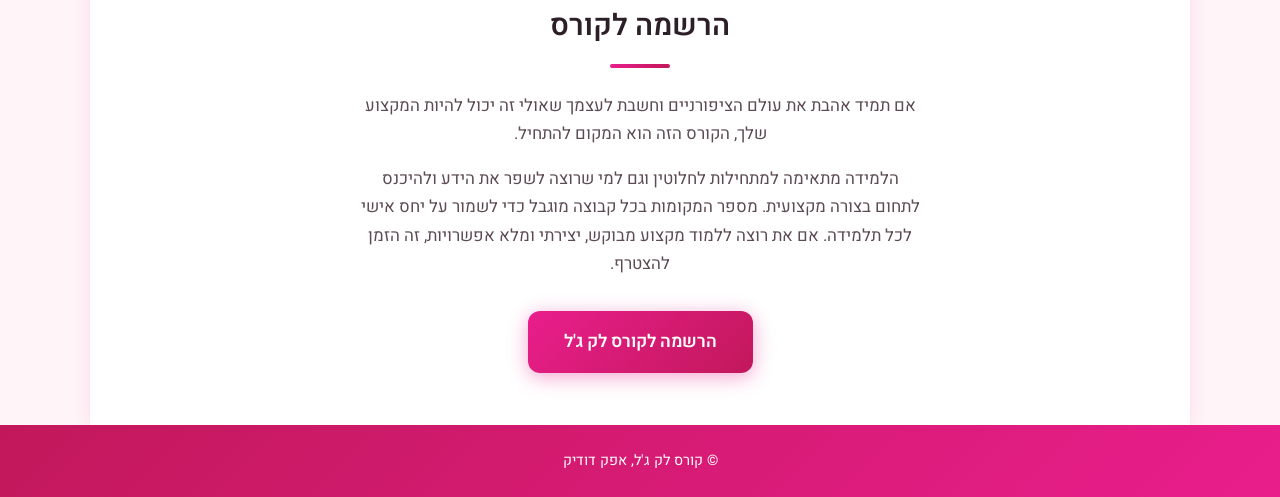
==== commit 4c551cf2: "Add files via upload" ====
--- a/index.html
+++ b/index.html
@@ -141,7 +141,7 @@
         <h2>על המרצה: אפק דודיק</h2>
         <div class="instructor-card">
           <div class="instructor-img-wrap">
-            <img id="instructor-photo" alt="אפק דודיק" width="200" height="200">
+            <img id="instructor-photo" src="images/afek-dudik.jpg" alt="אפק דודיק" width="200" height="200" loading="lazy" decoding="async">
           </div>
           <div class="instructor-info">
             <p>אפק דודיק פועל בתחום הלק ג'ל והטיפוח כבר מעל 8 שנים, עם ניסיון רחב בעבודה עם לקוחות ובניהול טיפולי ציפורניים מקצועיים.</p>
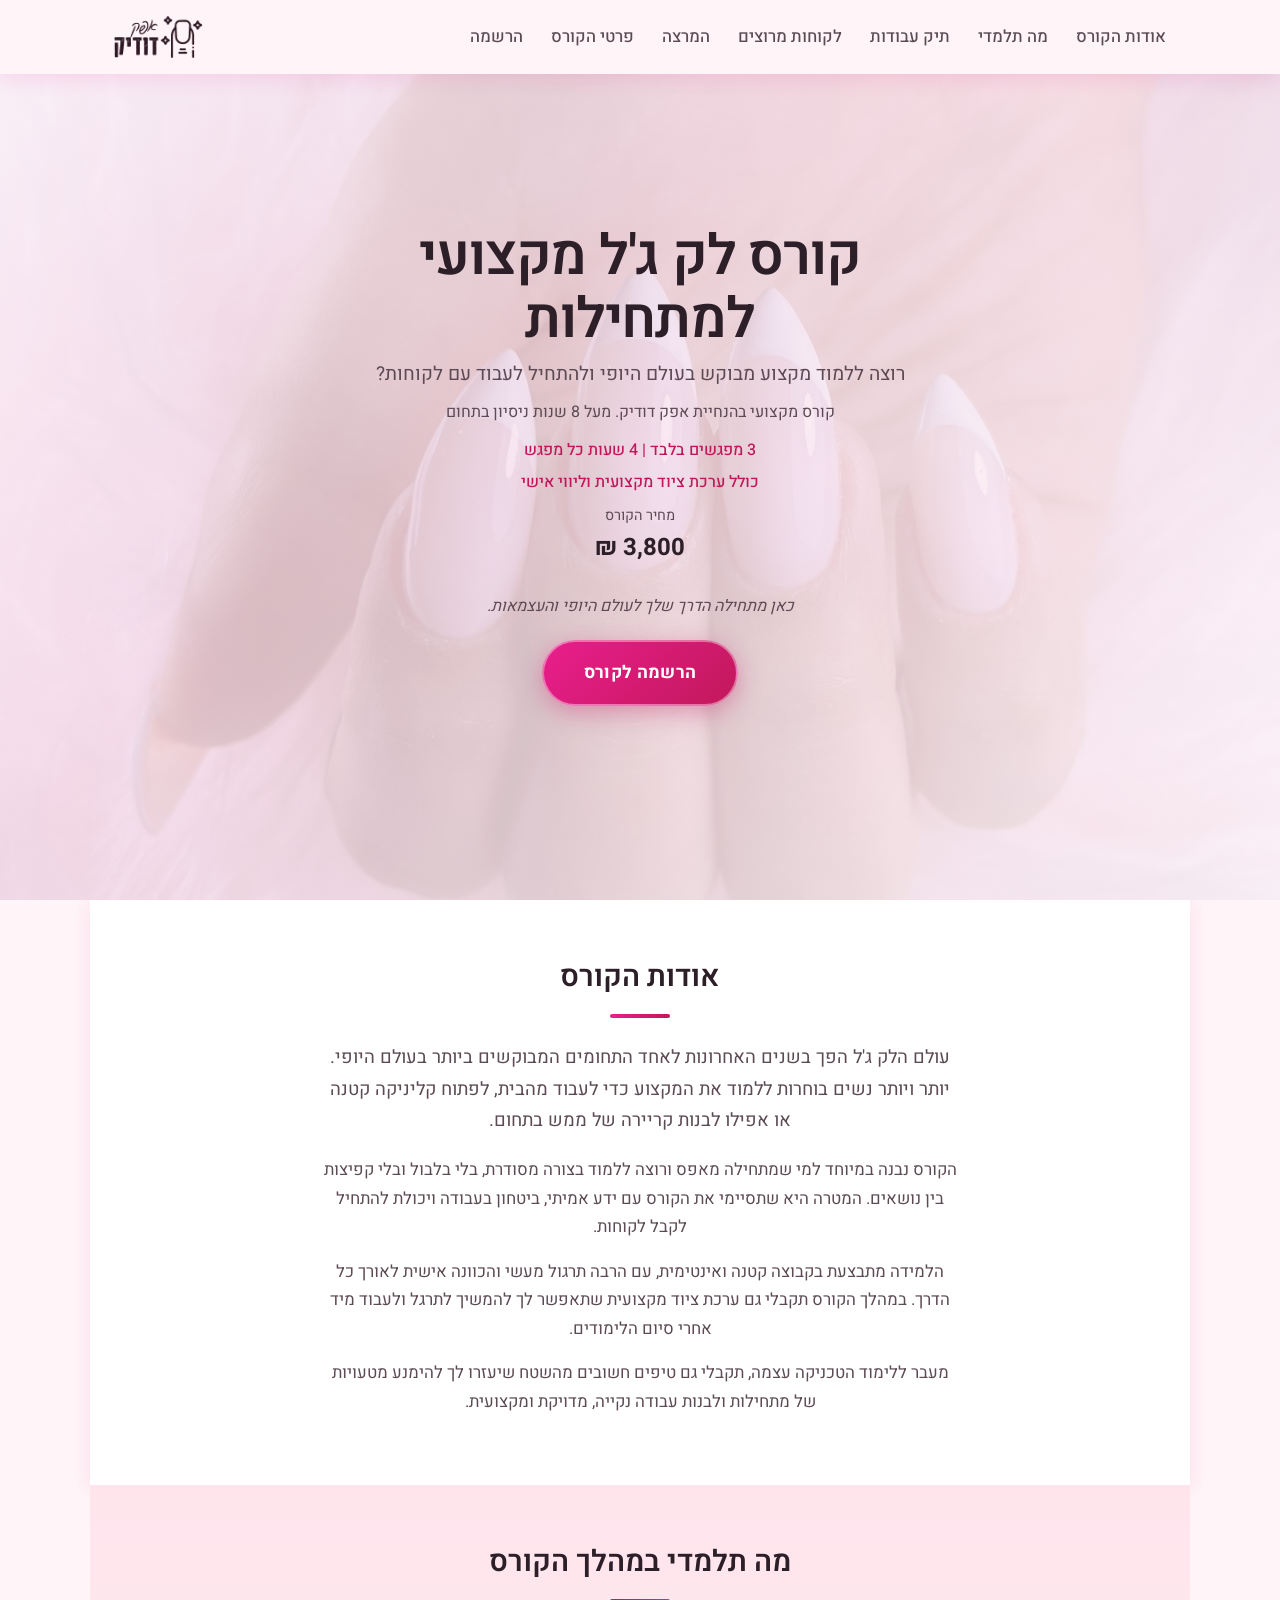
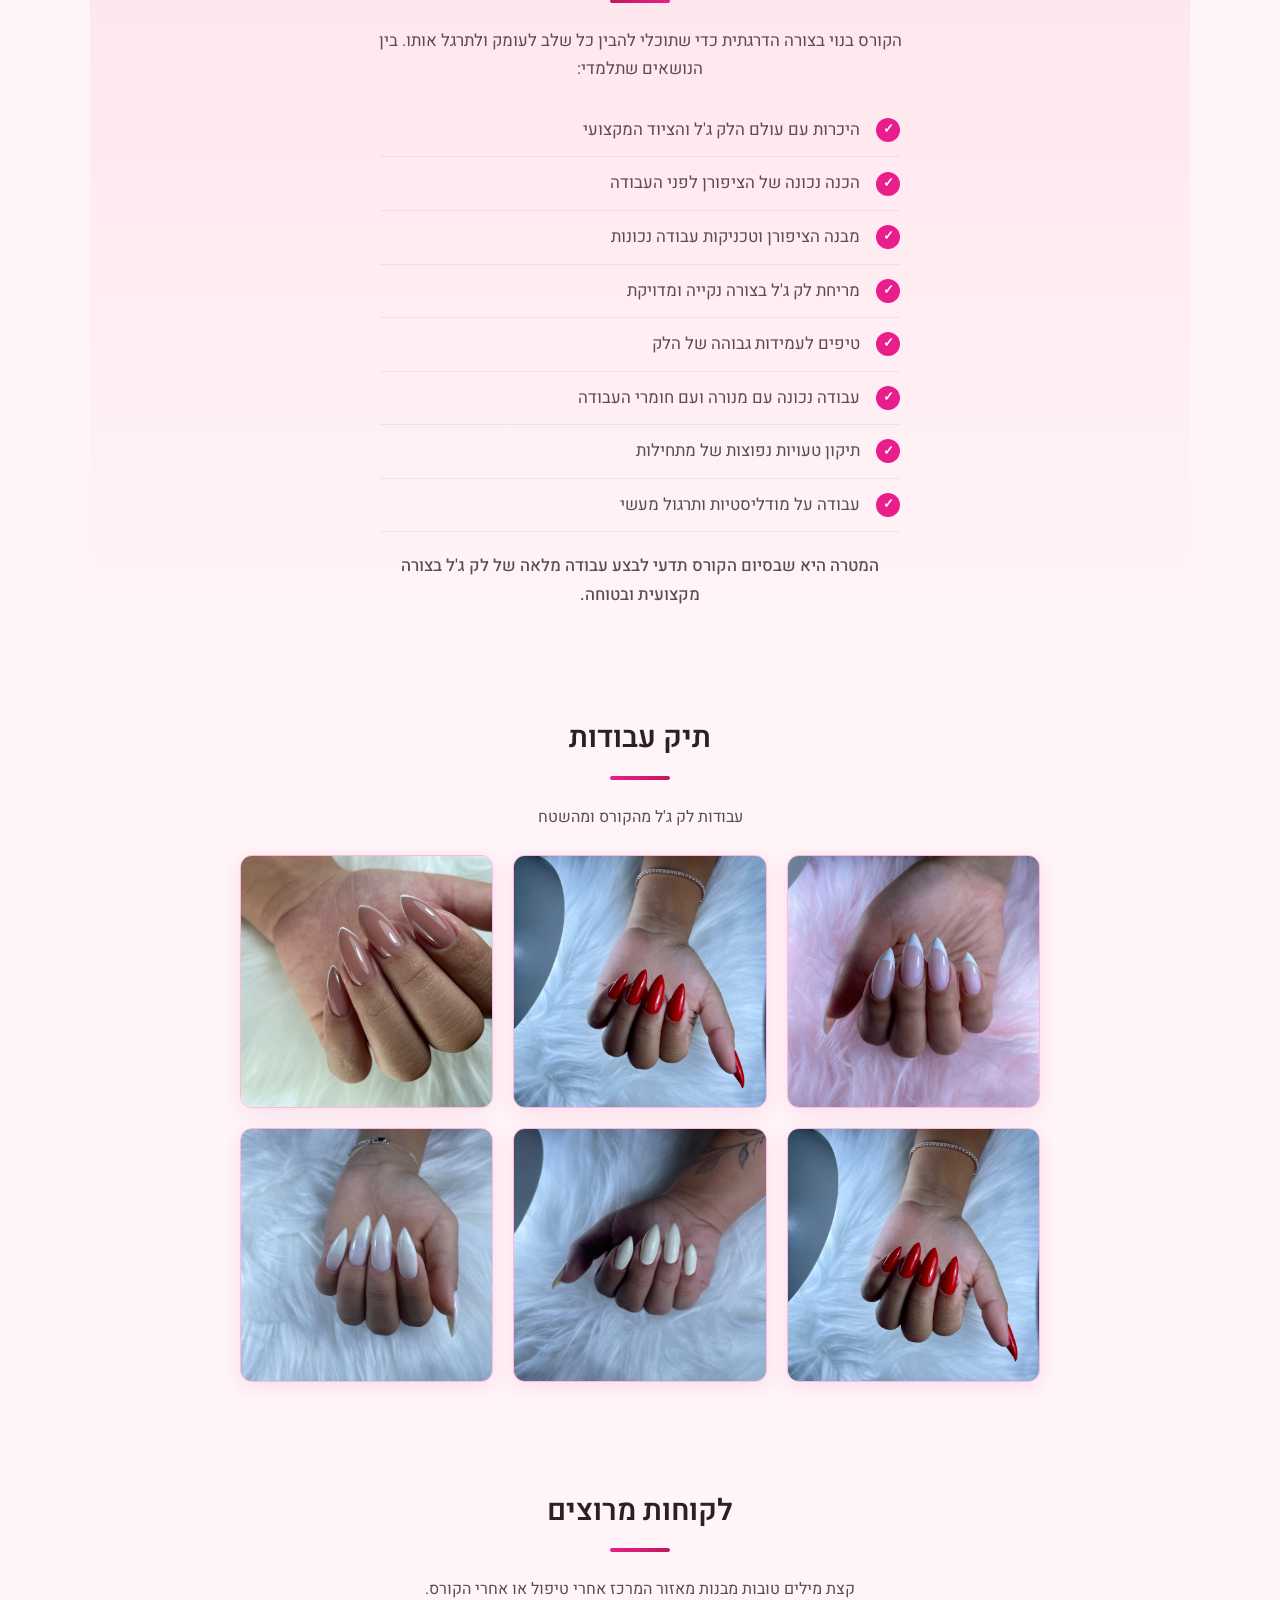
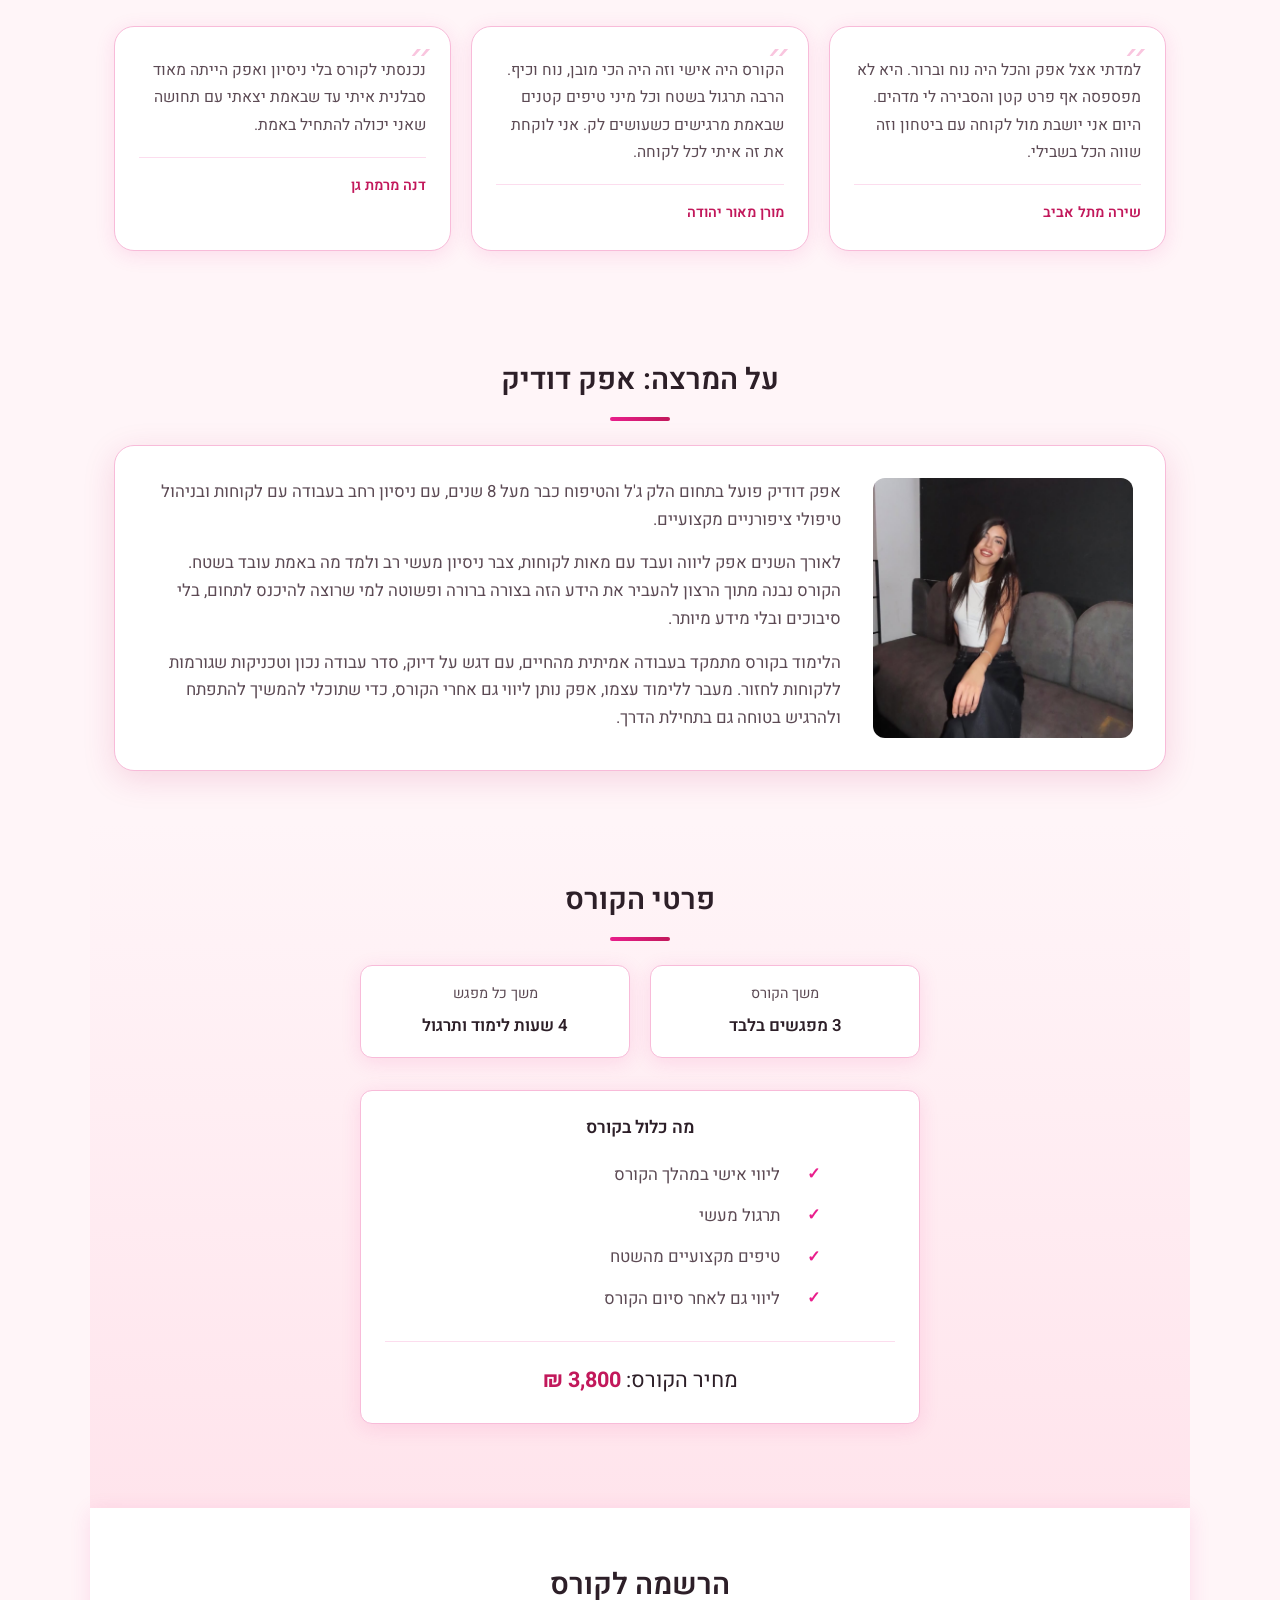
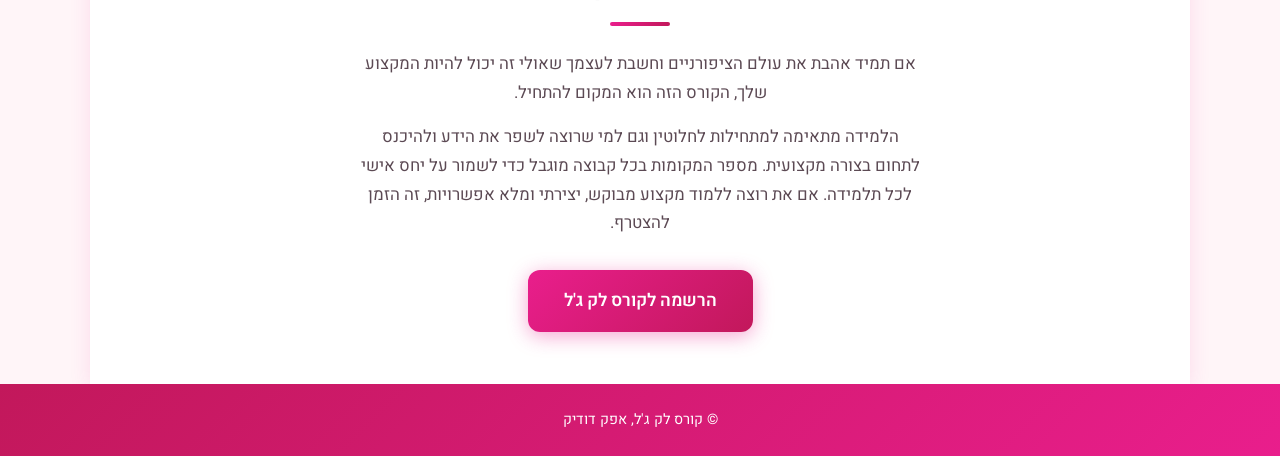
==== commit 0d3075e8: "Add files via upload" ====
--- a/index.html
+++ b/index.html
@@ -116,19 +116,19 @@
         <div class="testimonials-grid">
           <figure class="testimonial-card">
             <blockquote>
-              <p>נכנסתי לקורס בלי ניסיון ואפק הייתה מאוד סבלנית איתי עד שבאמת יצאתי עם תחושה שאני יכולה להתחיל באמת.</p>
+              <p>למדתי אצל אפק והכל היה נוח וברור. היא לא מפספסה אף פרט קטן והסבירה לי מדהים. היום אני יושבת מול לקוחה עם ביטחון וזה שווה הכל בשבילי.</p>
             </blockquote>
             <figcaption class="testimonial-author">שירה מתל אביב</figcaption>
           </figure>
           <figure class="testimonial-card">
             <blockquote>
-              <p>למדתי אצל אפק והכל היה נוח וברור. הוא לא מפספס אף פרט קטן ואפשר להבין בלי ללחוץ. היום אני יושבת מול לקוחה עם ביטחון וזה שווה הכל בשבילי.</p>
+              <p>הקורס היה אישי וזה היה הכי מובן, נוח וכיף. הרבה תרגול בשטח וכל מיני טיפים קטנים שבאמת מרגישים כשעושים לק. אני לוקחת את זה איתי לכל לקוחה.</p>
             </blockquote>
             <figcaption class="testimonial-author">מורן מאור יהודה</figcaption>
           </figure>
           <figure class="testimonial-card">
             <blockquote>
-              <p>היינו קבוצה קטנה וזה עשה לי כיף ללמוד. הרבה תרגול בשטח וכל מיני טיפים קטנים שבאמת מרגישים כשעושים לק. אני לוקחת את זה איתי לכל לקוחה.</p>
+              <p>נכנסתי לקורס בלי ניסיון ואפק הייתה מאוד סבלנית איתי עד שבאמת יצאתי עם תחושה שאני יכולה להתחיל באמת.</p>
             </blockquote>
             <figcaption class="testimonial-author">דנה מרמת גן</figcaption>
           </figure>
@@ -169,7 +169,6 @@
           <div class="details-included">
             <h3>מה כלול בקורס</h3>
             <ul>
-              <li>ערכת ציוד מקצועית</li>
               <li>ליווי אישי במהלך הקורס</li>
               <li>תרגול מעשי</li>
               <li>טיפים מקצועיים מהשטח</li>
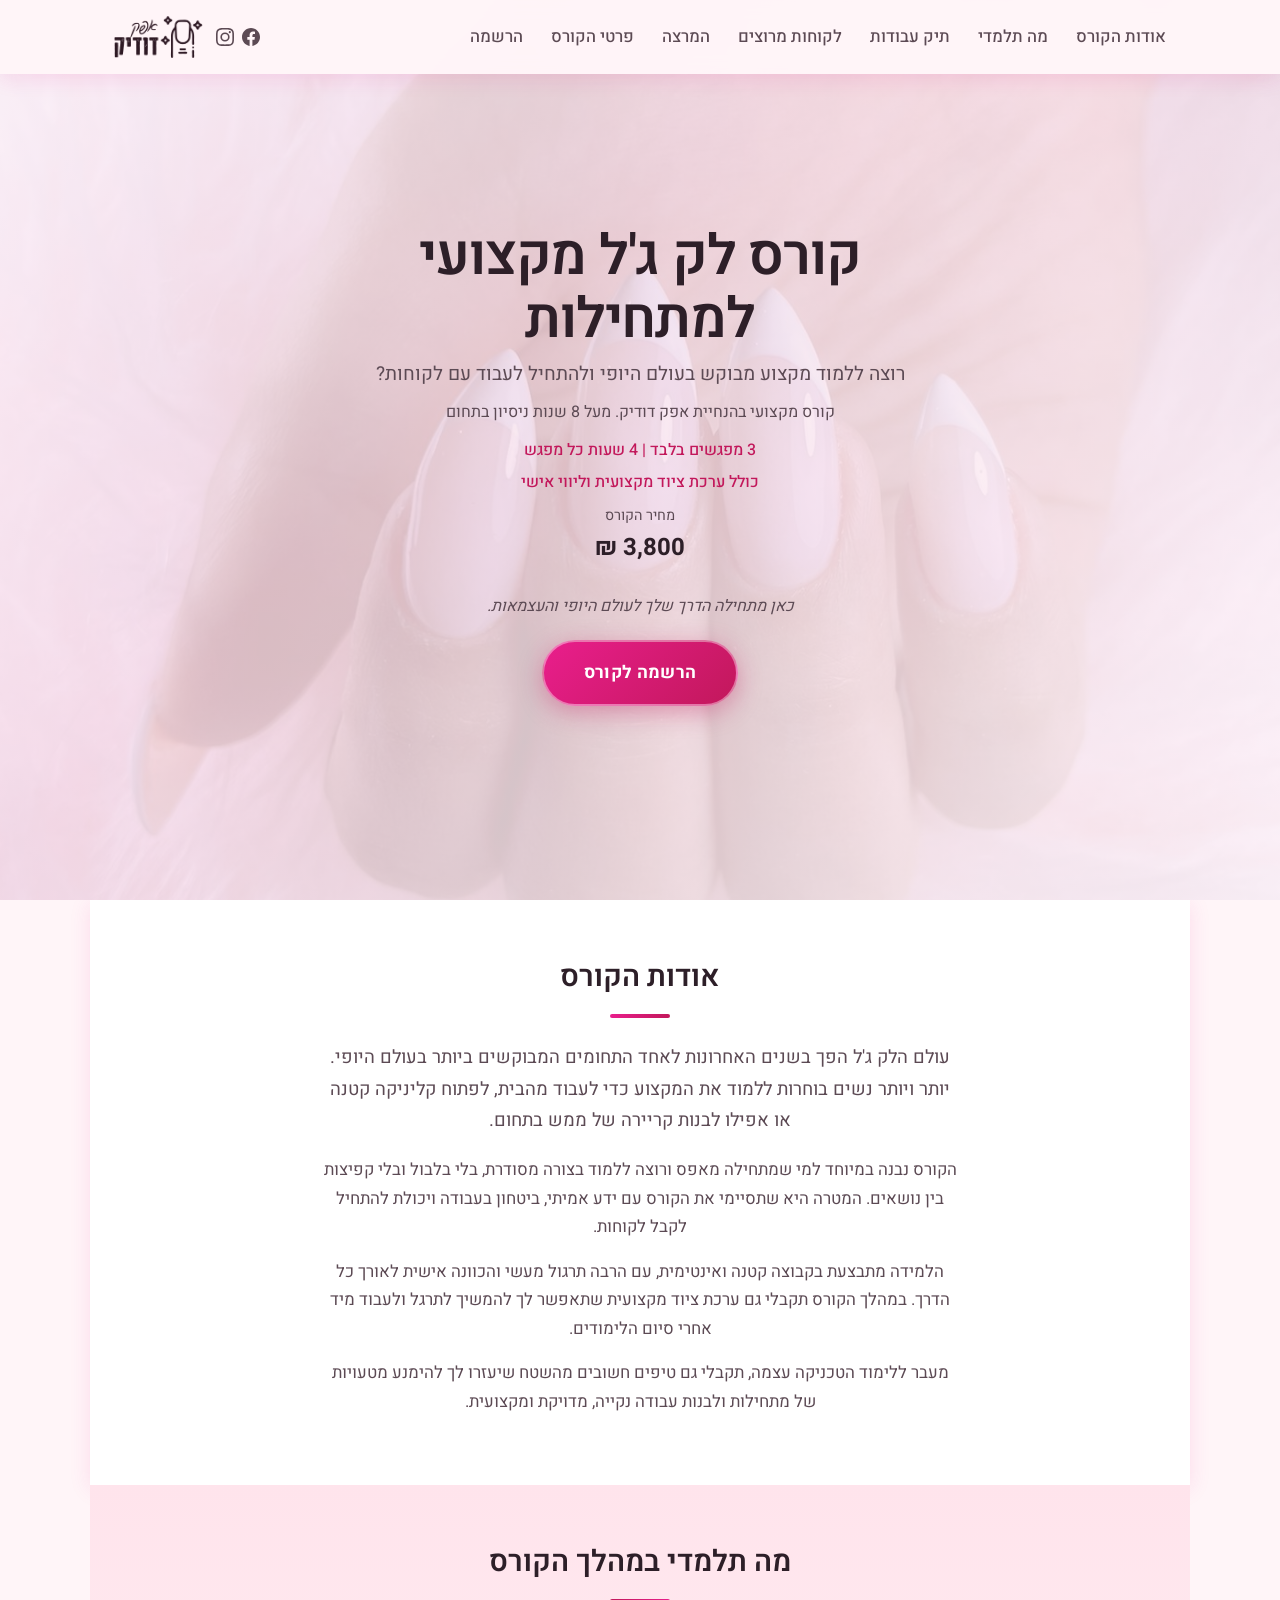
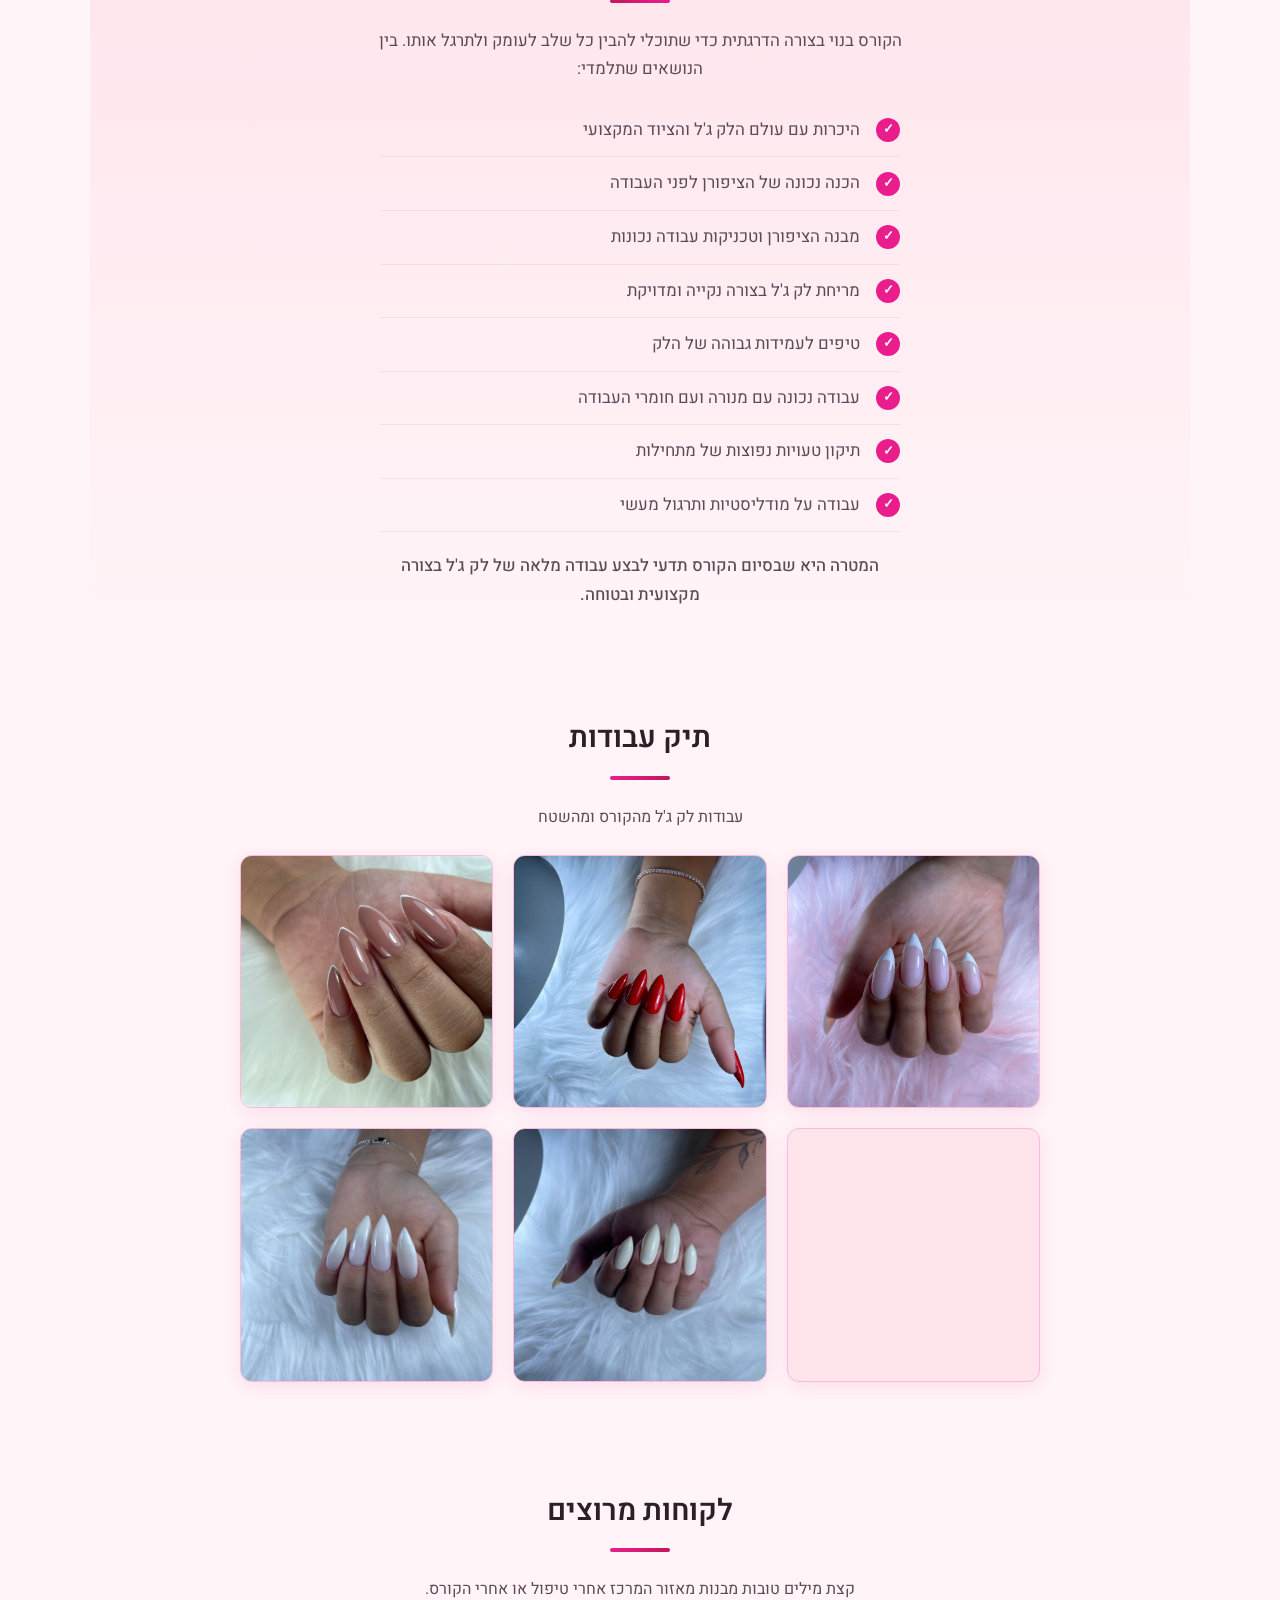
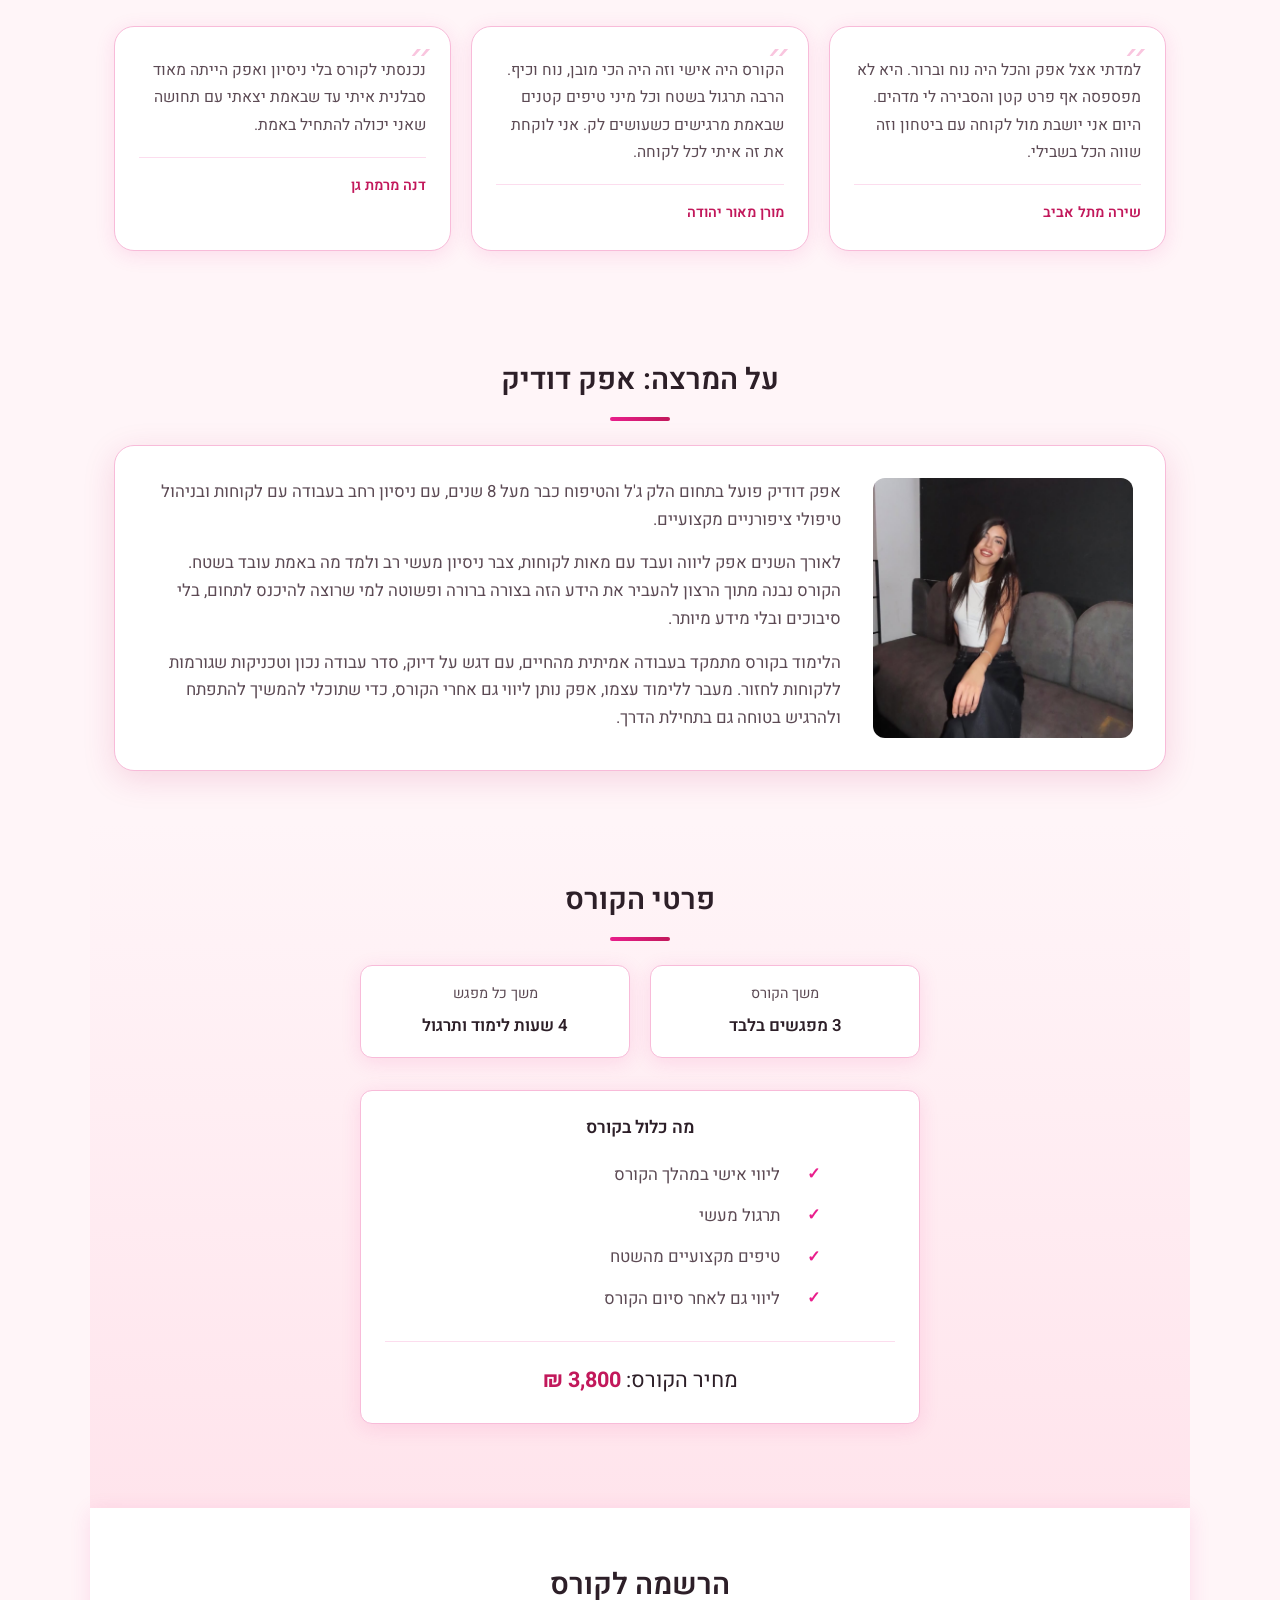
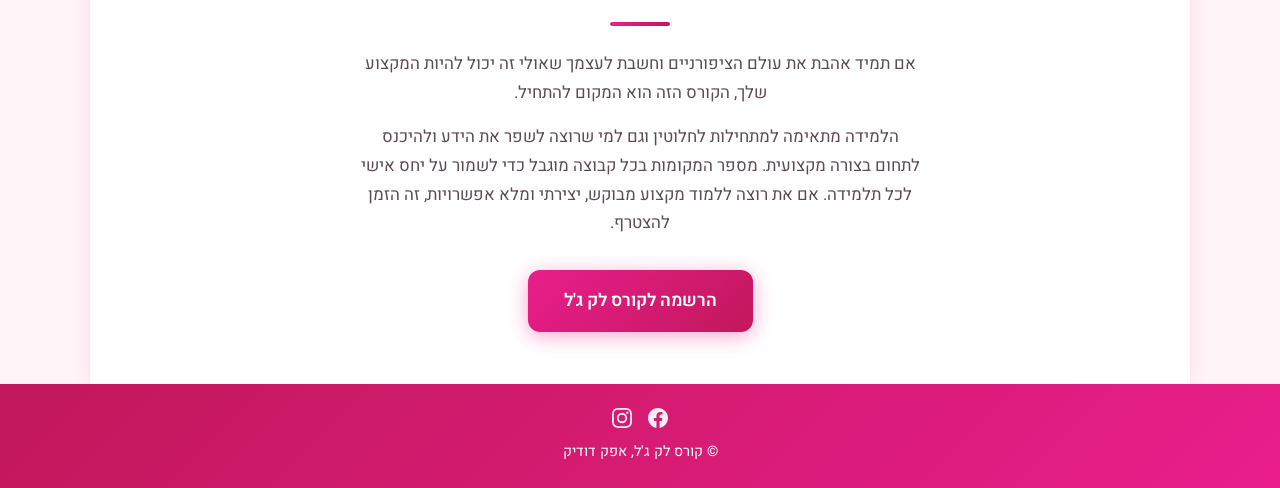
==== commit 733bde87: "Add files via upload" ====
--- a/index.html
+++ b/index.html
@@ -22,10 +22,20 @@
         <li><a href="register.html">הרשמה</a></li>
       </ul>
       <button class="nav-toggle" aria-label="תפריט">☰</button>
-      <a href="#home" class="logo">
+      <div class="nav-end">
+        <div class="nav-social" aria-label="אפק דודיק ברשתות החברתיות">
+          <a href="https://www.facebook.com/profile.php?id=100000241761799" class="social-link" target="_blank" rel="noopener noreferrer" aria-label="פייסבוק — אפק דודיק">
+            <svg xmlns="http://www.w3.org/2000/svg" viewBox="0 0 24 24" width="18" height="18" aria-hidden="true"><path fill="currentColor" d="M24 12.073C24 5.446 18.627.073 12 .073S0 5.446 0 12.073c0 5.99 4.388 10.954 10.125 11.854v-8.385H7.078v-3.47h3.047V9.43c0-3.007 1.792-4.669 4.533-4.669 1.312 0 2.686.235 2.686.235v2.953H15.83c-1.491 0-1.956.925-1.956 1.874v2.25h3.328l-.532 3.47h-2.796v8.385C19.612 23.027 24 18.062 24 12.073z"/></svg>
+          </a>
+          <a href="https://www.instagram.com/afekdudik/" class="social-link" target="_blank" rel="noopener noreferrer" aria-label="אינסטגרם — אפק דודיק">
+            <svg xmlns="http://www.w3.org/2000/svg" viewBox="0 0 24 24" width="18" height="18" aria-hidden="true"><path fill="currentColor" d="M12 2.163c3.204 0 3.584.012 4.85.07 3.252.148 4.771 1.691 4.919 4.919.058 1.265.069 1.645.069 4.849 0 3.205-.012 3.584-.069 4.849-.149 3.225-1.664 4.771-4.919 4.919-1.266.058-1.644.07-4.85.07-3.204 0-3.584-.012-4.849-.07-3.26-.149-4.771-1.699-4.919-4.92-.058-1.265-.07-1.644-.07-4.849 0-3.204.013-3.583.07-4.849.149-3.227 1.664-4.771 4.919-4.919 1.266-.057 1.645-.069 4.849-.069zM12 0C8.741 0 8.333.014 7.053.072 2.695.272.273 2.69.073 7.052.014 8.333 0 8.741 0 12c0 3.259.014 3.668.072 4.948.2 4.354 2.618 6.782 6.98 6.979 1.281.058 1.689.072 4.948.072 3.259 0 3.668-.014 4.948-.072 4.354-.196 6.782-2.617 6.979-6.98.059-1.28.073-1.689.073-4.948 0-3.259-.014-3.667-.072-4.947-.196-4.354-2.617-6.78-6.979-6.98C15.668.014 15.259 0 12 0zm0 5.838a6.162 6.162 0 1 0 0 12.324 6.162 6.162 0 0 0 0-12.324zM12 16a4 4 0 1 1 0-8 4 4 0 0 1 0 8zm6.406-11.845a1.44 1.44 0 1 1 0 2.881 1.44 1.44 0 0 1 0-2.881z"/></svg>
+          </a>
+        </div>
+        <a href="#home" class="logo">
           <img src="images/logo.png" alt="אפק דודיק" class="logo-img">
           <span class="logo-text">אפק דודיק</span>
         </a>
+      </div>
     </nav>
   </header>
 
@@ -191,8 +201,16 @@
   </main>
 
   <footer class="footer">
-    <div class="container">
-      <p>© קורס לק ג'ל, אפק דודיק</p>
+    <div class="container footer-inner">
+      <div class="footer-social" aria-label="אפק דודיק ברשתות החברתיות">
+        <a href="https://www.facebook.com/profile.php?id=100000241761799" class="social-link social-link--footer" target="_blank" rel="noopener noreferrer" aria-label="פייסבוק — אפק דודיק">
+          <svg xmlns="http://www.w3.org/2000/svg" viewBox="0 0 24 24" width="20" height="20" aria-hidden="true"><path fill="currentColor" d="M24 12.073C24 5.446 18.627.073 12 .073S0 5.446 0 12.073c0 5.99 4.388 10.954 10.125 11.854v-8.385H7.078v-3.47h3.047V9.43c0-3.007 1.792-4.669 4.533-4.669 1.312 0 2.686.235 2.686.235v2.953H15.83c-1.491 0-1.956.925-1.956 1.874v2.25h3.328l-.532 3.47h-2.796v8.385C19.612 23.027 24 18.062 24 12.073z"/></svg>
+        </a>
+        <a href="https://www.instagram.com/afekdudik/" class="social-link social-link--footer" target="_blank" rel="noopener noreferrer" aria-label="אינסטגרם — אפק דודיק">
+          <svg xmlns="http://www.w3.org/2000/svg" viewBox="0 0 24 24" width="20" height="20" aria-hidden="true"><path fill="currentColor" d="M12 2.163c3.204 0 3.584.012 4.85.07 3.252.148 4.771 1.691 4.919 4.919.058 1.265.069 1.645.069 4.849 0 3.205-.012 3.584-.069 4.849-.149 3.225-1.664 4.771-4.919 4.919-1.266.058-1.644.07-4.85.07-3.204 0-3.584-.012-4.849-.07-3.26-.149-4.771-1.699-4.919-4.92-.058-1.265-.07-1.644-.07-4.849 0-3.204.013-3.583.07-4.849.149-3.227 1.664-4.771 4.919-4.919 1.266-.057 1.645-.069 4.849-.069zM12 0C8.741 0 8.333.014 7.053.072 2.695.272.273 2.69.073 7.052.014 8.333 0 8.741 0 12c0 3.259.014 3.668.072 4.948.2 4.354 2.618 6.782 6.98 6.979 1.281.058 1.689.072 4.948.072 3.259 0 3.668-.014 4.948-.072 4.354-.196 6.782-2.617 6.979-6.98.059-1.28.073-1.689.073-4.948 0-3.259-.014-3.667-.072-4.947-.196-4.354-2.617-6.78-6.979-6.98C15.668.014 15.259 0 12 0zm0 5.838a6.162 6.162 0 1 0 0 12.324 6.162 6.162 0 0 0 0-12.324zM12 16a4 4 0 1 1 0-8 4 4 0 0 1 0 8zm6.406-11.845a1.44 1.44 0 1 1 0 2.881 1.44 1.44 0 0 1 0-2.881z"/></svg>
+        </a>
+      </div>
+      <p class="footer-copy">© קורס לק ג'ל, אפק דודיק</p>
     </div>
   </footer>
 
--- a/style.css
+++ b/style.css
@@ -128,6 +128,45 @@
   padding: 0.25rem;
 }
 
+.nav-end {
+  display: flex;
+  align-items: center;
+  gap: 0.85rem;
+}
+
+.nav-social {
+  display: flex;
+  align-items: center;
+  gap: 0.5rem;
+}
+
+.social-link {
+  display: flex;
+  align-items: center;
+  justify-content: center;
+  color: var(--color-text-soft);
+  line-height: 0;
+  transition: color 0.2s ease;
+}
+
+.social-link:hover {
+  color: var(--color-rose);
+}
+
+.social-link:focus-visible {
+  outline: 2px solid var(--color-rose);
+  outline-offset: 3px;
+  border-radius: 4px;
+}
+
+.social-link--footer {
+  color: rgba(255, 255, 255, 0.92);
+}
+
+.social-link--footer:hover {
+  color: #fff;
+}
+
 /* ---- Hero ---- */
 .hero {
   position: relative;
@@ -906,7 +945,21 @@
   font-size: 0.9rem;
 }
 
-.footer p {
+.footer-inner {
+  display: flex;
+  flex-direction: column;
+  align-items: center;
+  gap: 0.75rem;
+}
+
+.footer-social {
+  display: flex;
+  align-items: center;
+  justify-content: center;
+  gap: 1rem;
+}
+
+.footer-copy {
   margin: 0;
 }
 
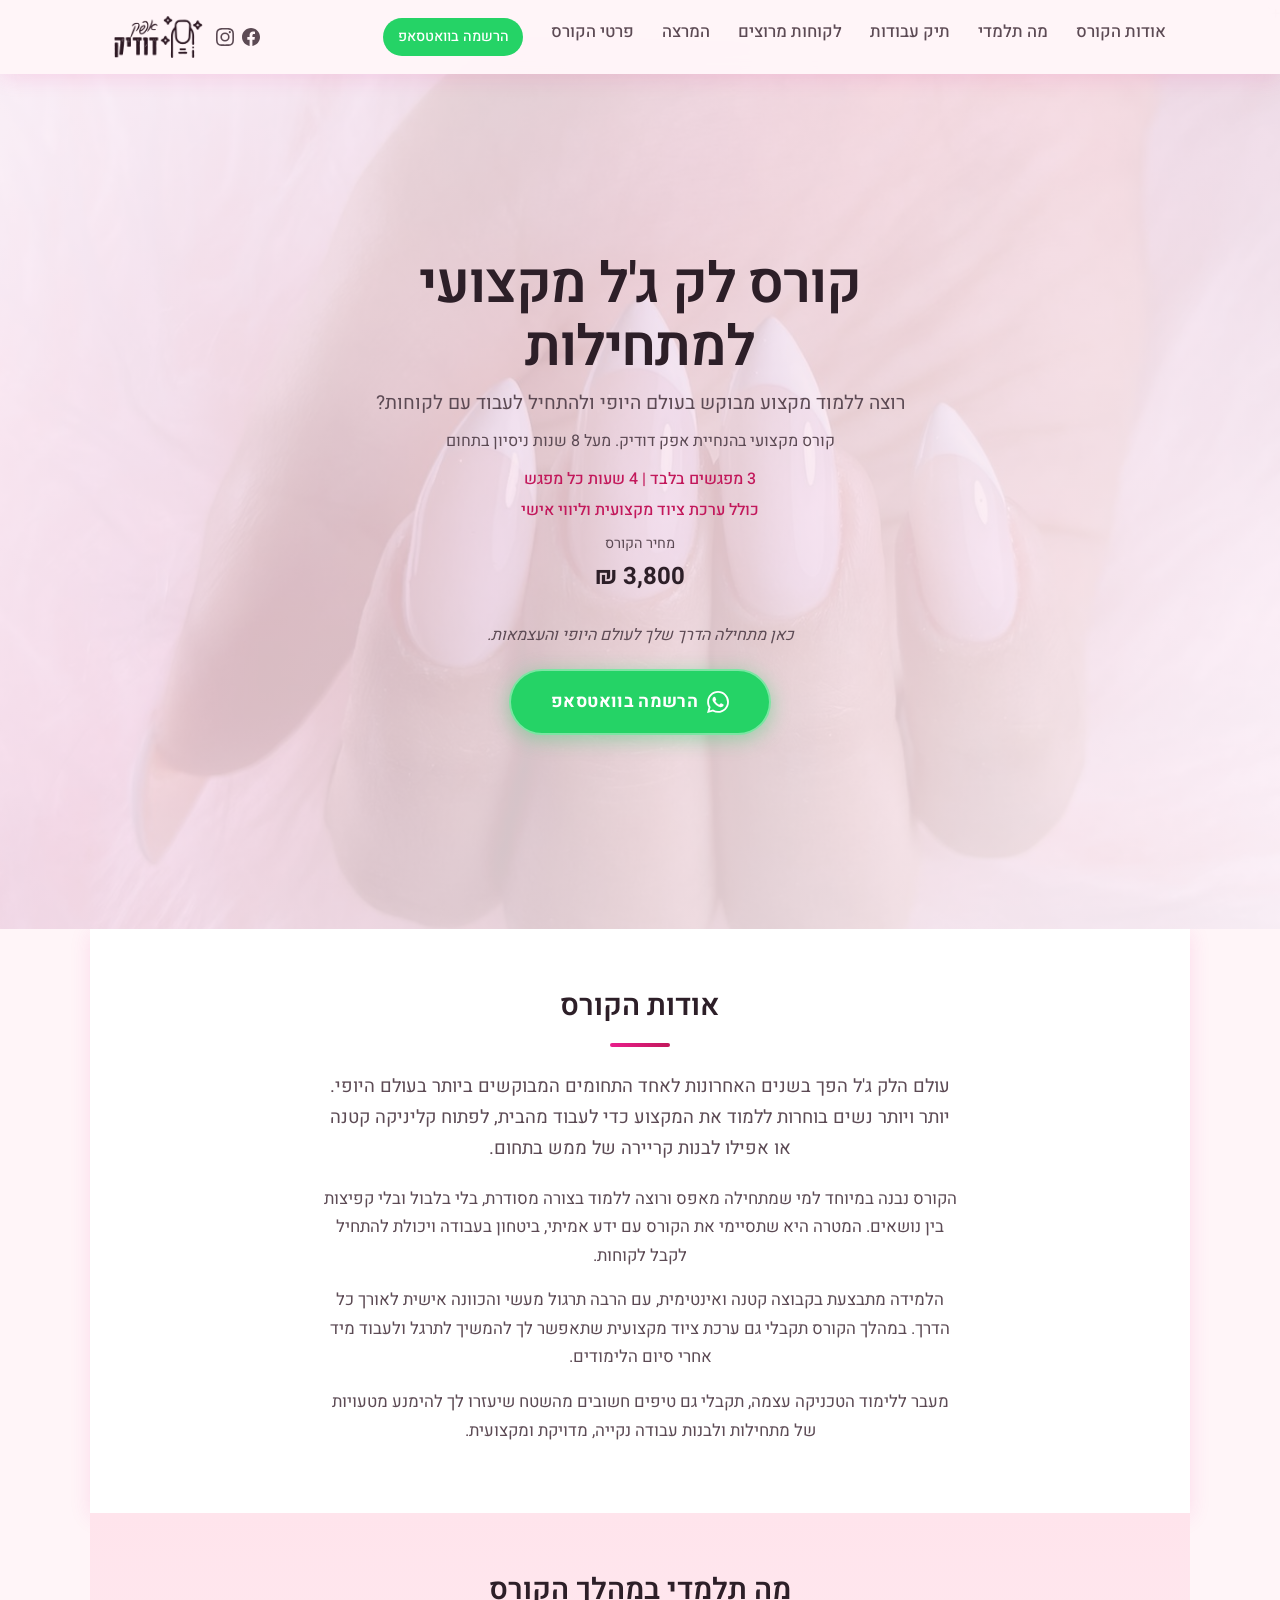
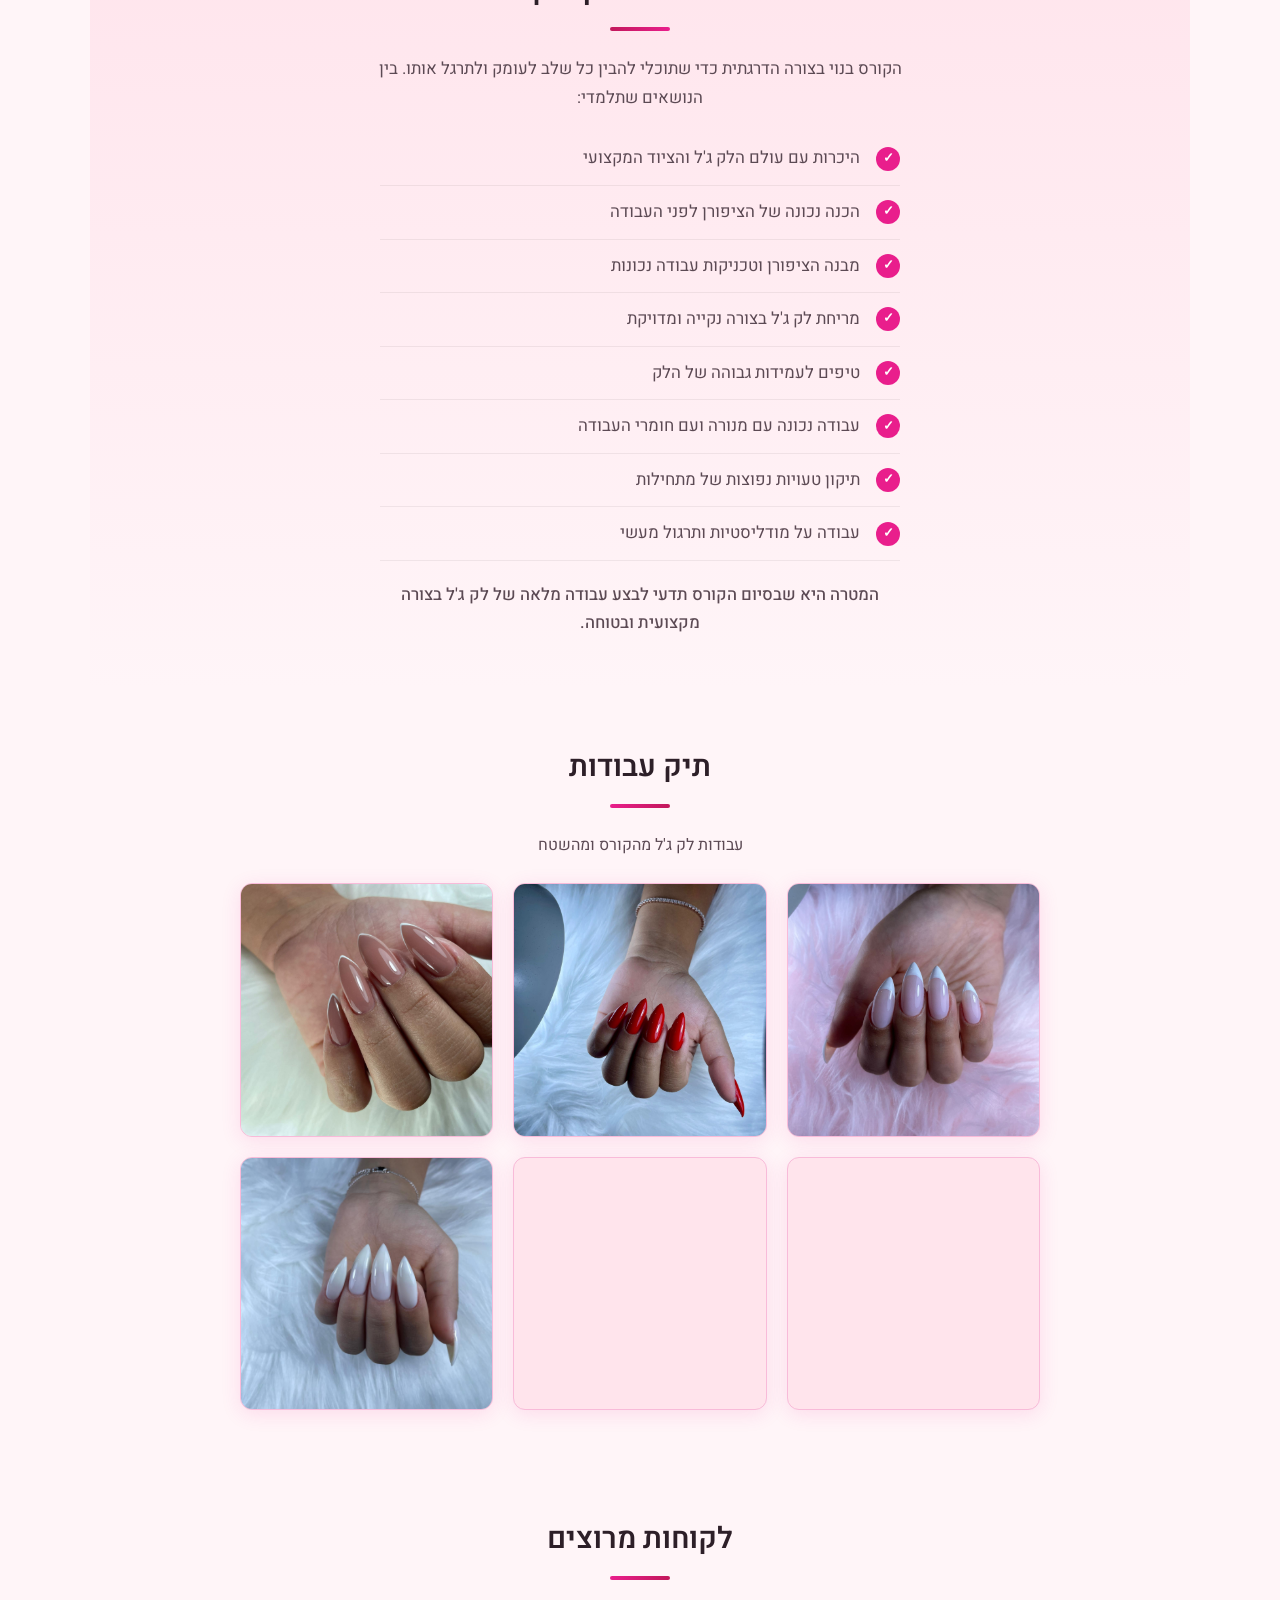
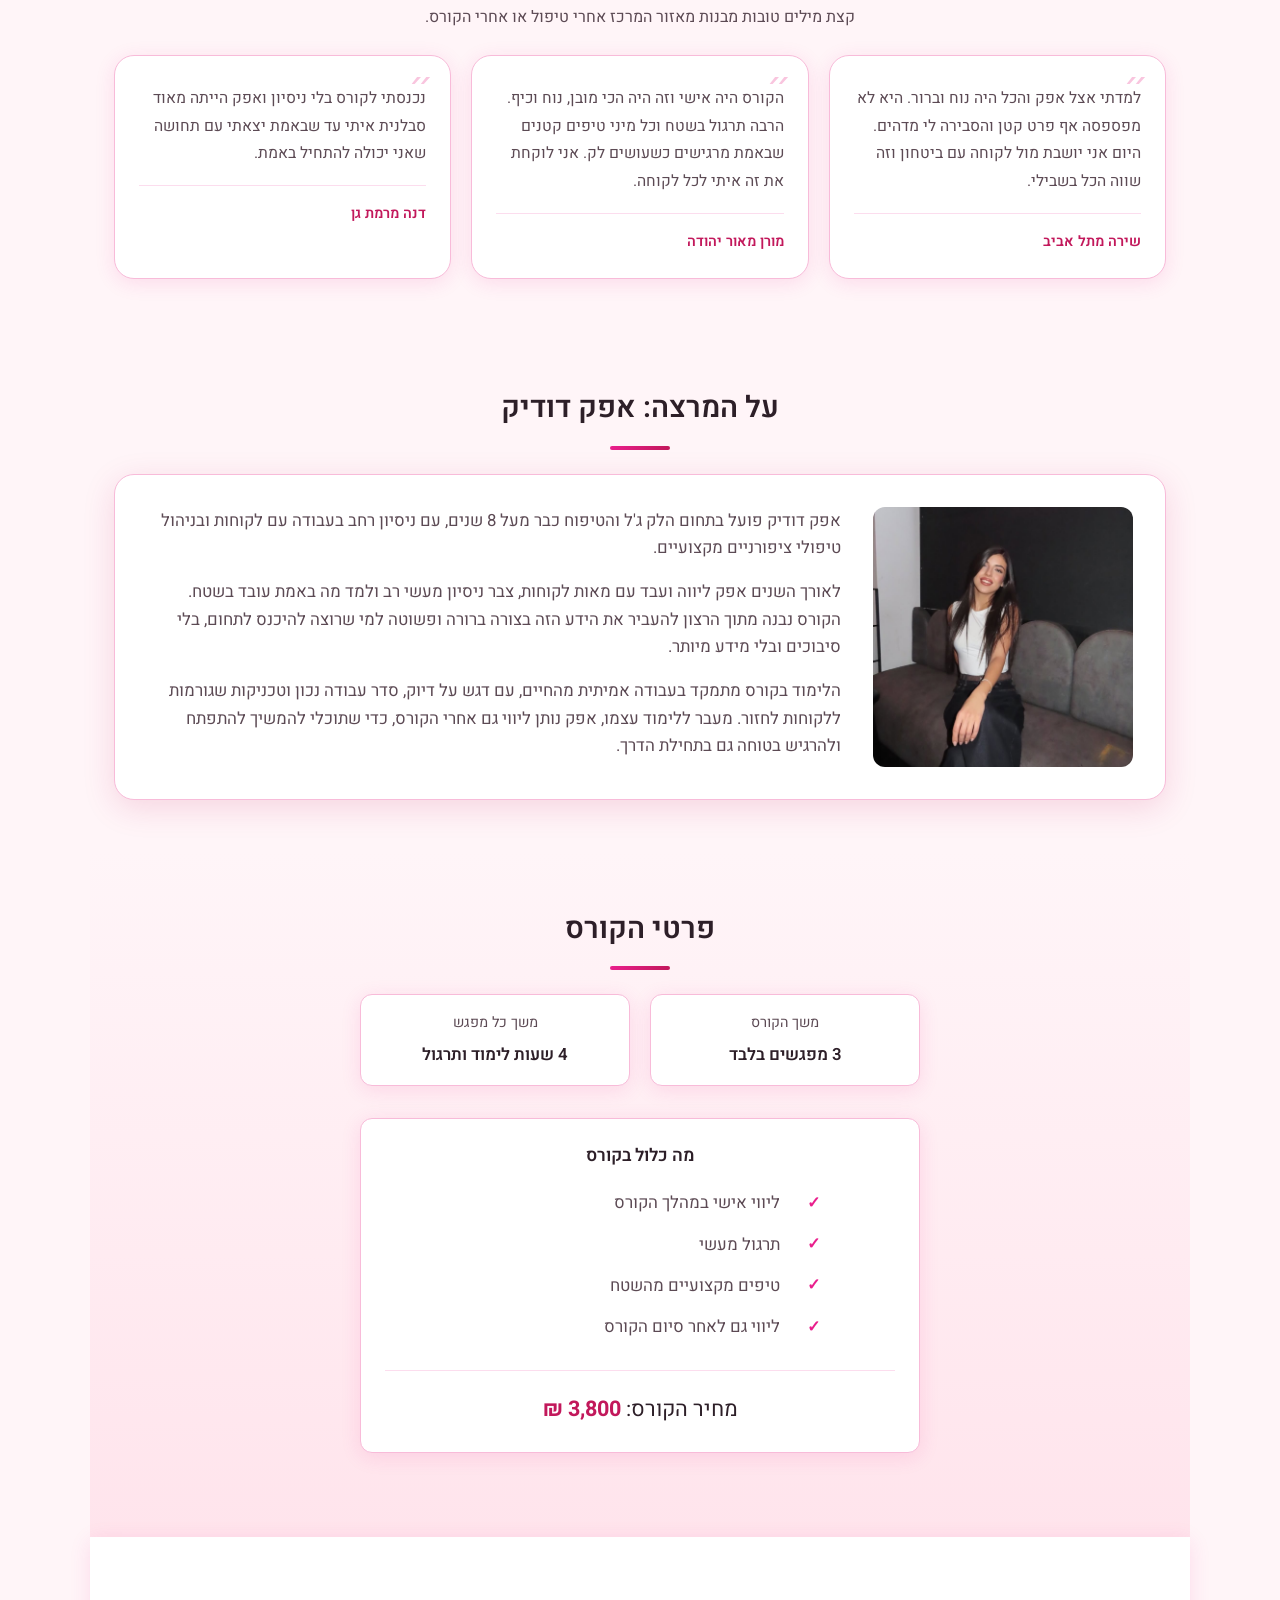
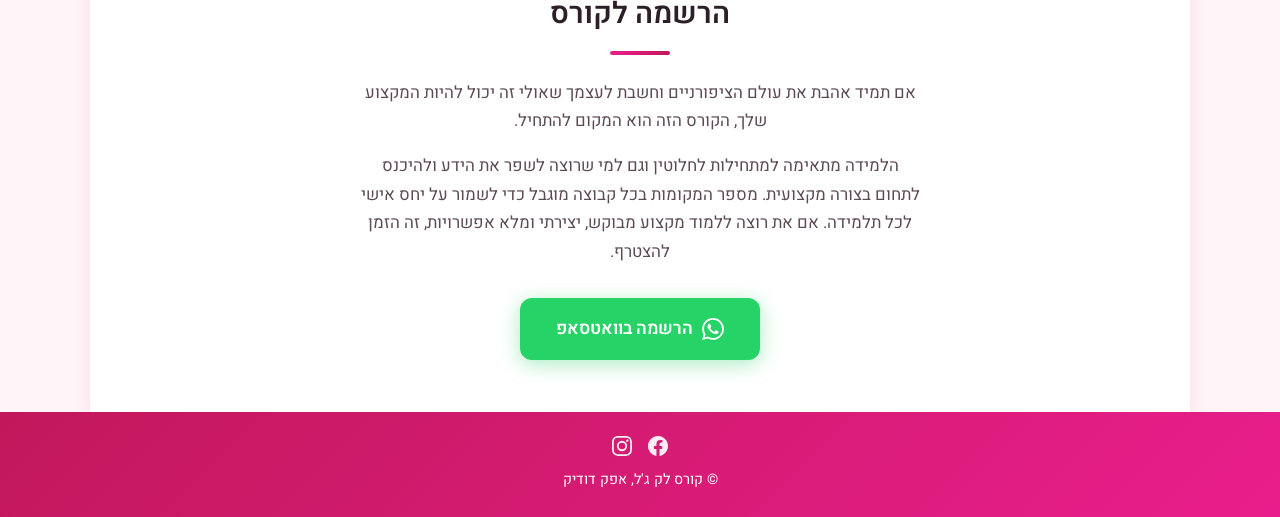
==== commit b2d1ce25: "Replace the registration form with a WhatsApp button. Co-authored-by: Cursor <cursoragent@cursor.com" ====
--- a/index.html
+++ b/index.html
@@ -1,9 +1,27 @@
-<!DOCTYPE html>
+
+
+
+
+
+
+
+
+
+
+
+
+
+
+
+
++`<!DOCTYPE html>
 <html lang="he" dir="rtl">
 <head>
   <meta charset="UTF-8">
   <meta name="viewport" content="width=device-width, initial-scale=1.0">
   <title>קורס לק ג'ל מקצועי למתחילות | אפק דודיק</title>
+  <link rel="icon" href="images/logo.png" type="image/png">
+  <link rel="apple-touch-icon" href="images/logo.png">
   <link rel="preconnect" href="https://fonts.googleapis.com">
   <link rel="preconnect" href="https://fonts.gstatic.com" crossorigin>
   <link href="https://fonts.googleapis.com/css2?family=Heebo:wght@300;400;500;600;700&display=swap" rel="stylesheet">
@@ -19,7 +37,7 @@
         <li><a href="#testimonials">לקוחות מרוצים</a></li>
         <li><a href="#instructor">המרצה</a></li>
         <li><a href="#details">פרטי הקורס</a></li>
-        <li><a href="register.html">הרשמה</a></li>
+        <li><a href="https://wa.me/972543205622?text=%D7%94%D7%99%D7%99%20%D7%90%D7%A4%D7%A7%2C%20%D7%90%D7%A9%D7%9E%D7%97%20%D7%9C%D7%A9%D7%9E%D7%95%D7%A2%20%D7%A4%D7%A8%D7%98%D7%99%D7%9D%20%D7%95%D7%9C%D7%94%D7%99%D7%A8%D7%A9%D7%9D%20%D7%9C%D7%A7%D7%95%D7%A8%D7%A1%20%D7%9C%D7%A7%20%D7%92%27%D7%9C" class="btn btn-whatsapp btn-whatsapp--nav" target="_blank" rel="noopener noreferrer">הרשמה בוואטסאפ</a></li>
       </ul>
       <button class="nav-toggle" aria-label="תפריט">☰</button>
       <div class="nav-end">
@@ -52,7 +70,10 @@
         </ul>
         <p class="hero-price"><span class="price-note">מחיר הקורס</span> <span class="price-amount">3,800 ₪</span></p>
         <p class="hero-cta-text">כאן מתחילה הדרך שלך לעולם היופי והעצמאות.</p>
-        <a href="register.html" class="btn btn-primary btn-hero">הרשמה לקורס</a>
+        <a href="https://wa.me/972543205622?text=%D7%94%D7%99%D7%99%20%D7%90%D7%A4%D7%A7%2C%20%D7%90%D7%A9%D7%9E%D7%97%20%D7%9C%D7%A9%D7%9E%D7%95%D7%A2%20%D7%A4%D7%A8%D7%98%D7%99%D7%9D%20%D7%95%D7%9C%D7%94%D7%99%D7%A8%D7%A9%D7%9D%20%D7%9C%D7%A7%D7%95%D7%A8%D7%A1%20%D7%9C%D7%A7%20%D7%92%27%D7%9C" class="btn btn-whatsapp btn-hero" target="_blank" rel="noopener noreferrer">
+          <svg xmlns="http://www.w3.org/2000/svg" viewBox="0 0 24 24" width="22" height="22" aria-hidden="true"><path fill="currentColor" d="M17.472 14.382c-.297-.149-1.758-.867-2.03-.967-.273-.099-.471-.148-.67.15-.197.297-.767.966-.94 1.164-.173.199-.347.223-.644.075-.297-.15-1.255-.463-2.39-1.475-.883-.788-1.48-1.761-1.653-2.059-.173-.297-.018-.458.13-.606.134-.133.298-.347.446-.52.149-.174.198-.298.298-.497.099-.198.05-.371-.025-.52-.075-.149-.669-1.612-.916-2.207-.242-.579-.487-.5-.669-.51-.173-.008-.371-.01-.57-.01-.198 0-.52.074-.792.372-.272.297-1.04 1.016-1.04 2.479 0 1.462 1.065 2.875 1.213 3.074.149.198 2.096 3.2 5.077 4.487.709.306 1.262.489 1.694.625.712.227 1.36.195 1.871.118.571-.085 1.758-.719 2.006-1.413.248-.694.248-1.289.173-1.413-.074-.124-.272-.198-.57-.347m-5.421 7.403h-.004a9.87 9.87 0 01-5.031-1.378l-.361-.214-3.741.982.998-3.648-.235-.374a9.86 9.86 0 01-1.51-5.26c.001-5.45 4.436-9.884 9.888-9.884 2.64 0 5.122 1.03 6.988 2.898a9.825 9.825 0 012.893 6.994c-.003 5.45-4.435 9.884-9.885 9.884m8.413-18.297A11.815 11.815 0 0012.05 0C5.495 0 .16 5.335.157 11.892c0 2.096.547 4.142 1.588 5.945L.057 24l6.305-1.654a11.882 11.882 0 005.683 1.448h.005c6.554 0 11.89-5.335 11.893-11.893a11.821 11.821 0 00-3.48-8.413z"/></svg>
+          הרשמה בוואטסאפ
+        </a>
       </div>
     </section>
 
@@ -195,7 +216,10 @@
         <h2>הרשמה לקורס</h2>
         <p class="contact-intro">אם תמיד אהבת את עולם הציפורניים וחשבת לעצמך שאולי זה יכול להיות המקצוע שלך, הקורס הזה הוא המקום להתחיל.</p>
         <p class="contact-intro">הלמידה מתאימה למתחילות לחלוטין וגם למי שרוצה לשפר את הידע ולהיכנס לתחום בצורה מקצועית. מספר המקומות בכל קבוצה מוגבל כדי לשמור על יחס אישי לכל תלמידה. אם את רוצה ללמוד מקצוע מבוקש, יצירתי ומלא אפשרויות, זה הזמן להצטרף.</p>
-        <p class="contact-cta-wrap"><a href="register.html" class="btn btn-primary btn-cta">הרשמה לקורס לק ג'ל</a></p>
+        <p class="contact-cta-wrap"><a href="https://wa.me/972543205622?text=%D7%94%D7%99%D7%99%20%D7%90%D7%A4%D7%A7%2C%20%D7%90%D7%A9%D7%9E%D7%97%20%D7%9C%D7%A9%D7%9E%D7%95%D7%A2%20%D7%A4%D7%A8%D7%98%D7%99%D7%9D%20%D7%95%D7%9C%D7%94%D7%99%D7%A8%D7%A9%D7%9D%20%D7%9C%D7%A7%D7%95%D7%A8%D7%A1%20%D7%9C%D7%A7%20%D7%92%27%D7%9C" class="btn btn-whatsapp btn-cta" target="_blank" rel="noopener noreferrer">
+          <svg xmlns="http://www.w3.org/2000/svg" viewBox="0 0 24 24" width="22" height="22" aria-hidden="true"><path fill="currentColor" d="M17.472 14.382c-.297-.149-1.758-.867-2.03-.967-.273-.099-.471-.148-.67.15-.197.297-.767.966-.94 1.164-.173.199-.347.223-.644.075-.297-.15-1.255-.463-2.39-1.475-.883-.788-1.48-1.761-1.653-2.059-.173-.297-.018-.458.13-.606.134-.133.298-.347.446-.52.149-.174.198-.298.298-.497.099-.198.05-.371-.025-.52-.075-.149-.669-1.612-.916-2.207-.242-.579-.487-.5-.669-.51-.173-.008-.371-.01-.57-.01-.198 0-.52.074-.792.372-.272.297-1.04 1.016-1.04 2.479 0 1.462 1.065 2.875 1.213 3.074.149.198 2.096 3.2 5.077 4.487.709.306 1.262.489 1.694.625.712.227 1.36.195 1.871.118.571-.085 1.758-.719 2.006-1.413.248-.694.248-1.289.173-1.413-.074-.124-.272-.198-.57-.347m-5.421 7.403h-.004a9.87 9.87 0 01-5.031-1.378l-.361-.214-3.741.982.998-3.648-.235-.374a9.86 9.86 0 01-1.51-5.26c.001-5.45 4.436-9.884 9.888-9.884 2.64 0 5.122 1.03 6.988 2.898a9.825 9.825 0 012.893 6.994c-.003 5.45-4.435 9.884-9.885 9.884m8.413-18.297A11.815 11.815 0 0012.05 0C5.495 0 .16 5.335.157 11.892c0 2.096.547 4.142 1.588 5.945L.057 24l6.305-1.654a11.882 11.882 0 005.683 1.448h.005c6.554 0 11.89-5.335 11.893-11.893a11.821 11.821 0 00-3.48-8.413z"/></svg>
+          הרשמה בוואטסאפ
+        </a></p>
       </div>
     </section>
   </main>
--- a/style.css
+++ b/style.css
@@ -319,6 +319,46 @@
   border-color: rgba(255, 255, 255, 0.6);
 }
 
+.btn-whatsapp {
+  display: inline-flex;
+  align-items: center;
+  justify-content: center;
+  gap: 0.55rem;
+  background: #25d366;
+  color: #fff;
+  box-shadow: 0 4px 20px rgba(37, 211, 102, 0.4);
+}
+
+.btn-whatsapp:hover,
+a.btn-whatsapp:hover {
+  background: #1ebe5d;
+  color: #fff;
+  transform: translateY(-2px);
+  box-shadow: 0 8px 28px rgba(37, 211, 102, 0.5);
+}
+
+.btn-whatsapp svg {
+  flex-shrink: 0;
+}
+
+.btn-whatsapp.btn-hero:hover,
+a.btn-whatsapp.btn-hero:hover {
+  box-shadow: 0 10px 32px rgba(18, 140, 70, 0.45);
+  border-color: rgba(255, 255, 255, 0.7);
+}
+
+.btn-whatsapp--nav {
+  padding: 0.4rem 0.9rem;
+  font-size: 0.9rem;
+  border-radius: 50px;
+  box-shadow: none;
+}
+
+.nav-links a.btn-whatsapp--nav,
+.nav-links a.btn-whatsapp--nav:hover {
+  color: #fff;
+}
+
 /* ---- Sections ---- */
 .section {
   padding: var(--section-pad-y) var(--section-pad-x);
@@ -905,6 +945,22 @@
   margin: 0 0 2rem;
 }
 
+.register-whatsapp {
+  background: var(--color-white);
+  padding: 2.25rem 2rem;
+  border-radius: var(--radius-lg);
+  box-shadow: var(--shadow-card);
+  border: 1px solid var(--color-rose-light);
+  text-align: center;
+}
+
+.btn-whatsapp--lg {
+  width: 100%;
+  padding: 1.05rem 1.5rem;
+  font-size: 1.1rem;
+  border-radius: 50px;
+}
+
 .register-form {
   background: var(--color-white);
   padding: 2rem;
@@ -986,6 +1042,10 @@
     gap: 0.5rem;
   }
 
+  .nav-links.open .btn-whatsapp--nav {
+    width: 100%;
+  }
+
   .hero {
     min-height: 100dvh;
     padding: 5rem 1rem 3rem;
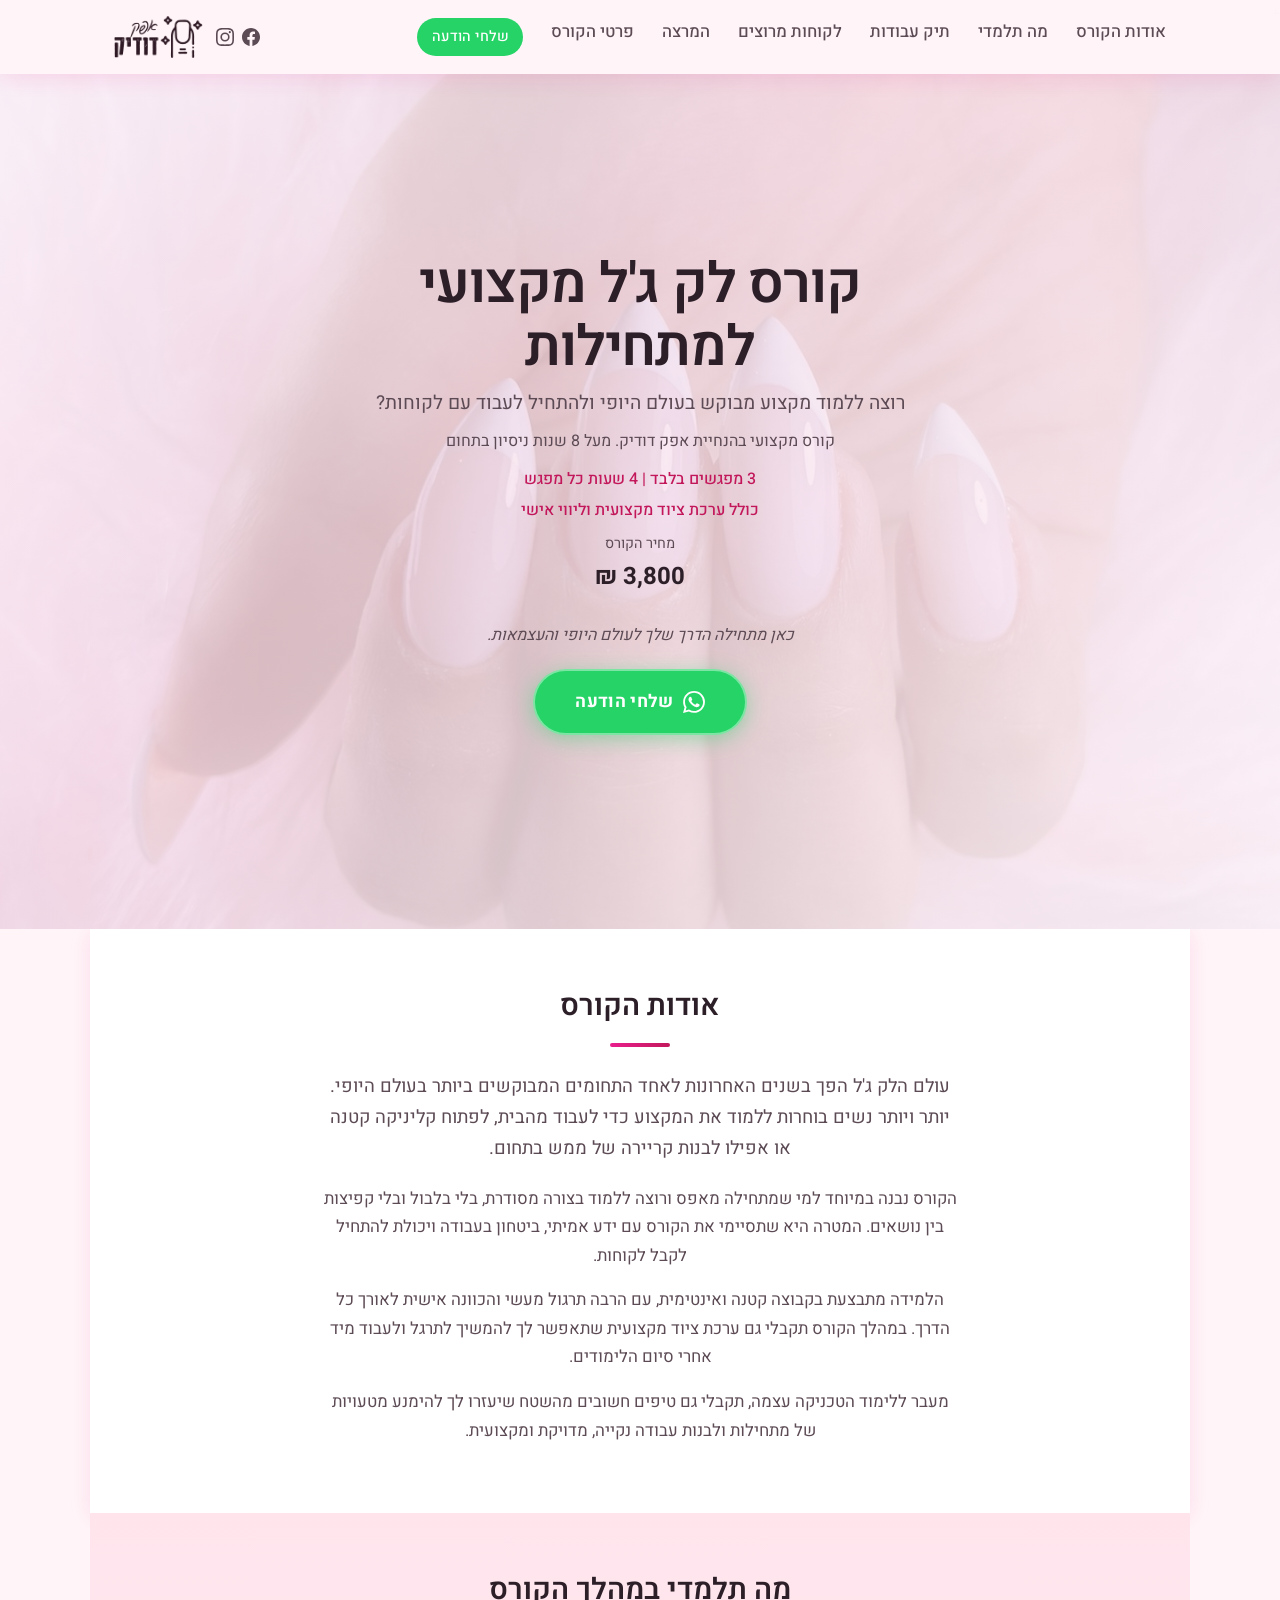
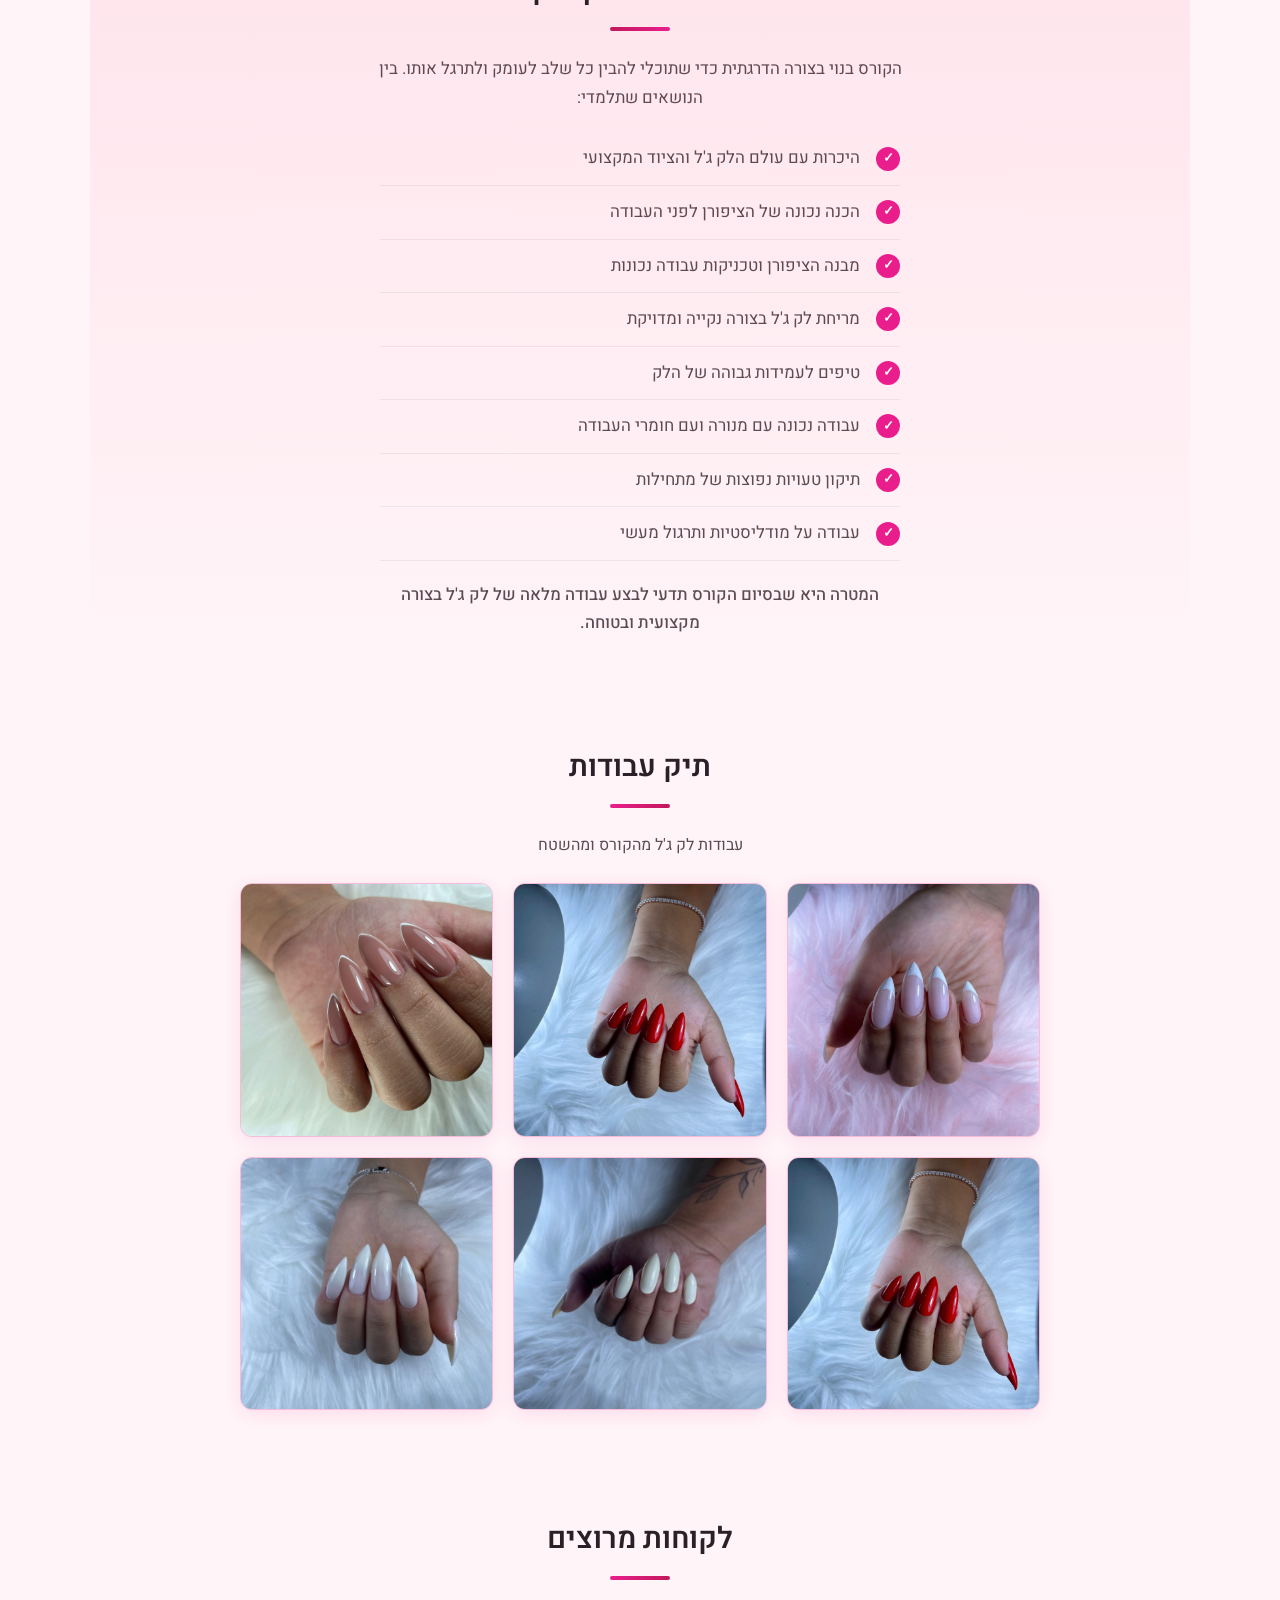
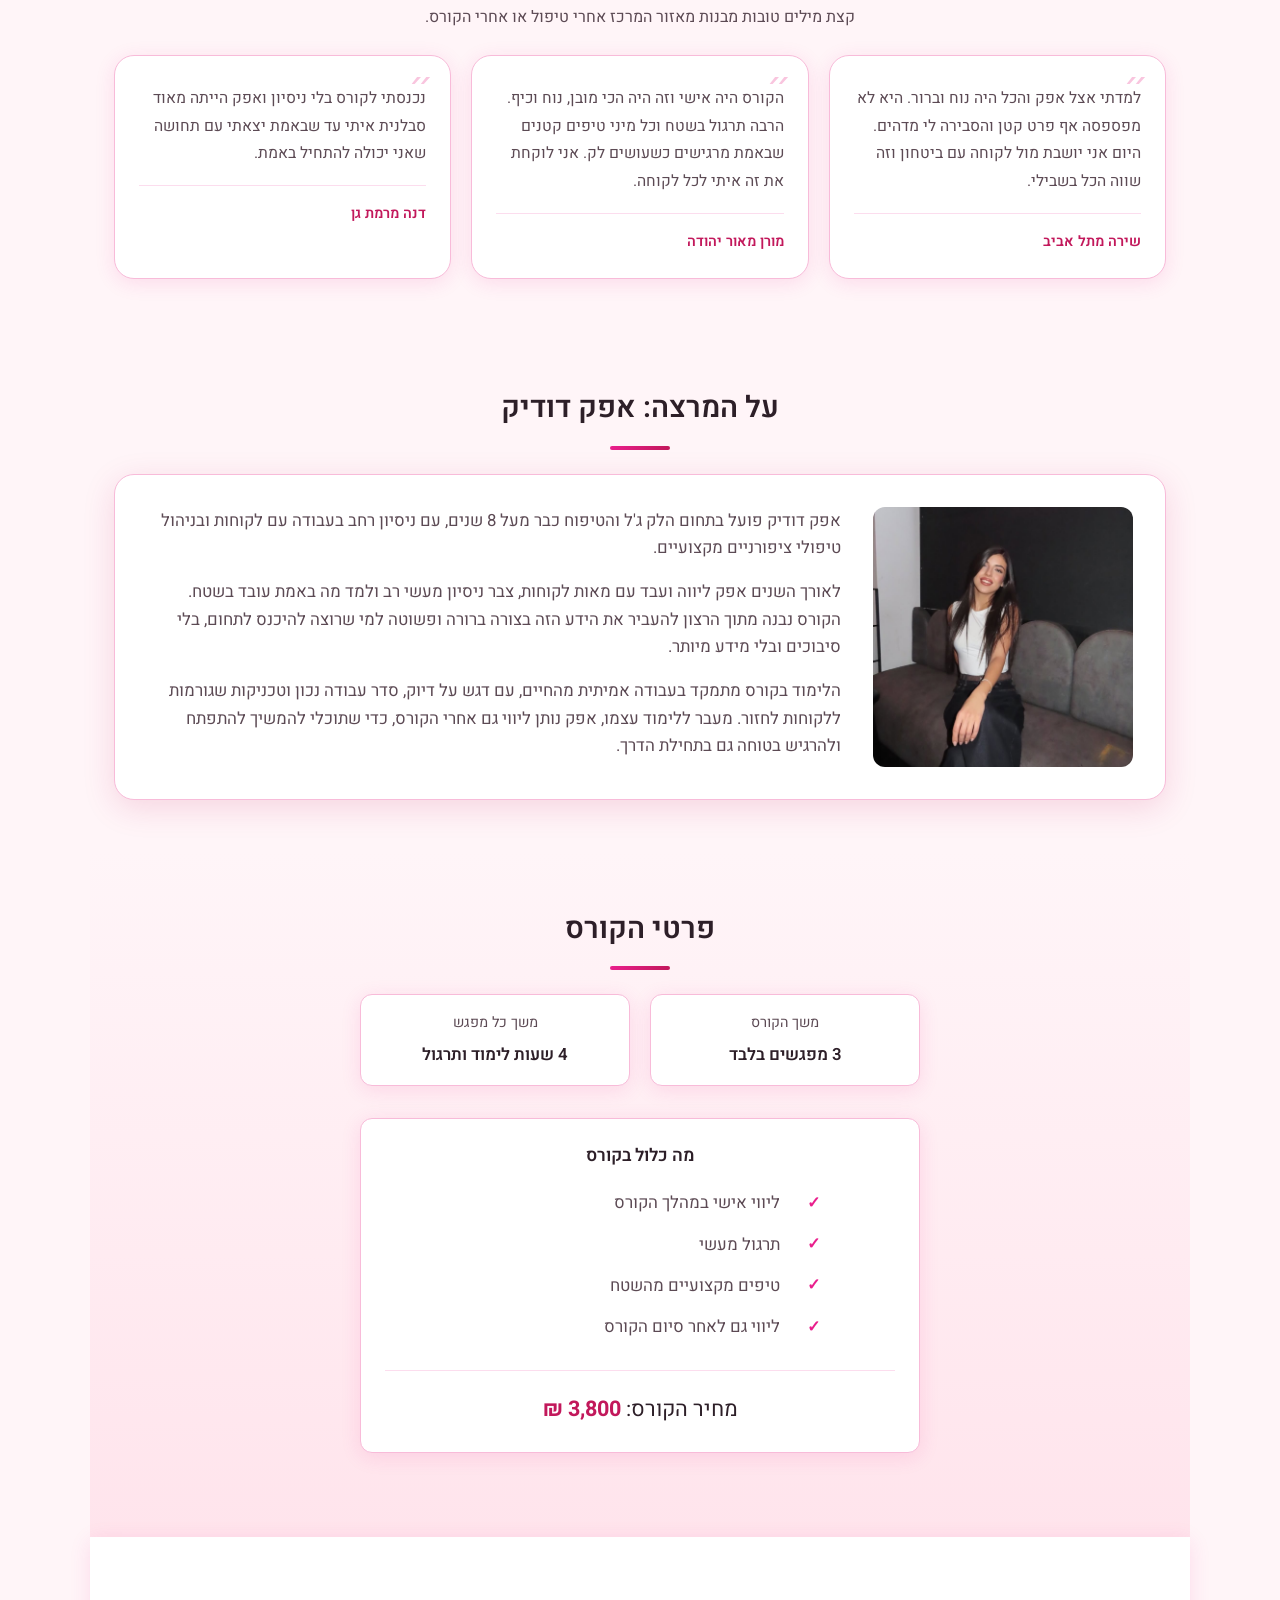
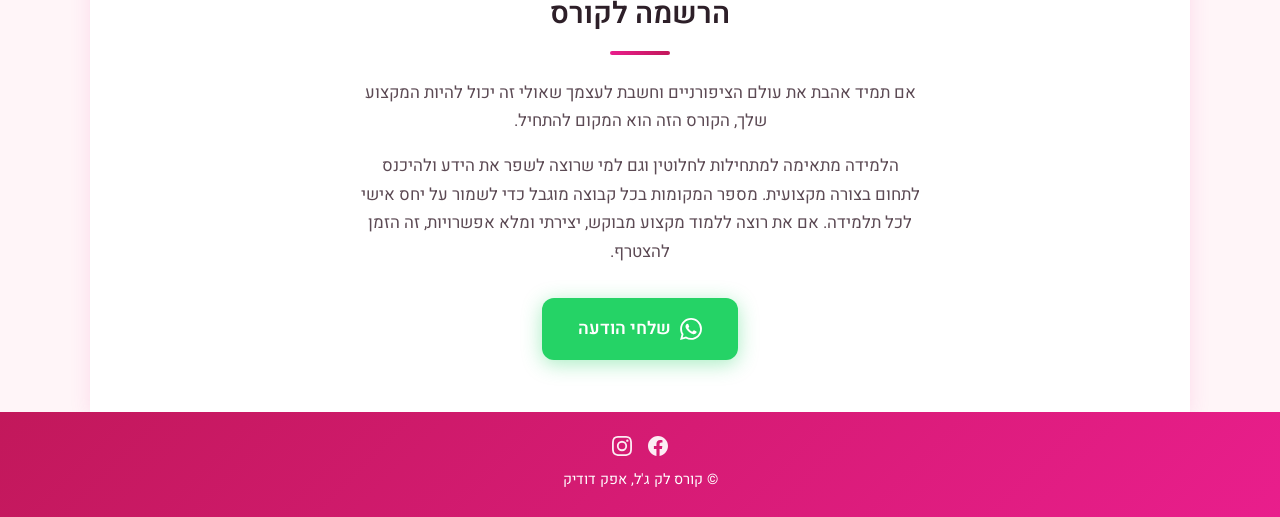
==== commit f0f90657: "Update the WhatsApp button label and the ready-made message." ====
--- a/index.html
+++ b/index.html
@@ -37,7 +37,7 @@
         <li><a href="#testimonials">לקוחות מרוצים</a></li>
         <li><a href="#instructor">המרצה</a></li>
         <li><a href="#details">פרטי הקורס</a></li>
-        <li><a href="https://wa.me/972543205622?text=%D7%94%D7%99%D7%99%20%D7%90%D7%A4%D7%A7%2C%20%D7%90%D7%A9%D7%9E%D7%97%20%D7%9C%D7%A9%D7%9E%D7%95%D7%A2%20%D7%A4%D7%A8%D7%98%D7%99%D7%9D%20%D7%95%D7%9C%D7%94%D7%99%D7%A8%D7%A9%D7%9D%20%D7%9C%D7%A7%D7%95%D7%A8%D7%A1%20%D7%9C%D7%A7%20%D7%92%27%D7%9C" class="btn btn-whatsapp btn-whatsapp--nav" target="_blank" rel="noopener noreferrer">הרשמה בוואטסאפ</a></li>
+        <li><a href="https://wa.me/972543205622?text=%D7%94%D7%99%D7%99%20%D7%90%D7%A4%D7%A7%20%F0%9F%98%8A%0A%D7%90%D7%A9%D7%9E%D7%97%20%D7%9C%D7%A7%D7%91%D7%9C%20%D7%A4%D7%A8%D7%98%D7%99%D7%9D%20%D7%A2%D7%9C%20%D7%A7%D7%95%D7%A8%D7%A1%20%D7%94%D7%9C%D7%A7%20%D7%92%D7%B3%D7%9C%20%D7%95%D7%9E%D7%95%D7%A2%D7%93%D7%99%20%D7%94%D7%A7%D7%95%D7%A8%D7%A1%20%D7%94%D7%A7%D7%A8%D7%95%D7%91%D7%99%D7%9D" class="btn btn-whatsapp btn-whatsapp--nav" target="_blank" rel="noopener noreferrer">שלחי הודעה</a></li>
       </ul>
       <button class="nav-toggle" aria-label="תפריט">☰</button>
       <div class="nav-end">
@@ -70,9 +70,9 @@
         </ul>
         <p class="hero-price"><span class="price-note">מחיר הקורס</span> <span class="price-amount">3,800 ₪</span></p>
         <p class="hero-cta-text">כאן מתחילה הדרך שלך לעולם היופי והעצמאות.</p>
-        <a href="https://wa.me/972543205622?text=%D7%94%D7%99%D7%99%20%D7%90%D7%A4%D7%A7%2C%20%D7%90%D7%A9%D7%9E%D7%97%20%D7%9C%D7%A9%D7%9E%D7%95%D7%A2%20%D7%A4%D7%A8%D7%98%D7%99%D7%9D%20%D7%95%D7%9C%D7%94%D7%99%D7%A8%D7%A9%D7%9D%20%D7%9C%D7%A7%D7%95%D7%A8%D7%A1%20%D7%9C%D7%A7%20%D7%92%27%D7%9C" class="btn btn-whatsapp btn-hero" target="_blank" rel="noopener noreferrer">
+        <a href="https://wa.me/972543205622?text=%D7%94%D7%99%D7%99%20%D7%90%D7%A4%D7%A7%20%F0%9F%98%8A%0A%D7%90%D7%A9%D7%9E%D7%97%20%D7%9C%D7%A7%D7%91%D7%9C%20%D7%A4%D7%A8%D7%98%D7%99%D7%9D%20%D7%A2%D7%9C%20%D7%A7%D7%95%D7%A8%D7%A1%20%D7%94%D7%9C%D7%A7%20%D7%92%D7%B3%D7%9C%20%D7%95%D7%9E%D7%95%D7%A2%D7%93%D7%99%20%D7%94%D7%A7%D7%95%D7%A8%D7%A1%20%D7%94%D7%A7%D7%A8%D7%95%D7%91%D7%99%D7%9D" class="btn btn-whatsapp btn-hero" target="_blank" rel="noopener noreferrer">
           <svg xmlns="http://www.w3.org/2000/svg" viewBox="0 0 24 24" width="22" height="22" aria-hidden="true"><path fill="currentColor" d="M17.472 14.382c-.297-.149-1.758-.867-2.03-.967-.273-.099-.471-.148-.67.15-.197.297-.767.966-.94 1.164-.173.199-.347.223-.644.075-.297-.15-1.255-.463-2.39-1.475-.883-.788-1.48-1.761-1.653-2.059-.173-.297-.018-.458.13-.606.134-.133.298-.347.446-.52.149-.174.198-.298.298-.497.099-.198.05-.371-.025-.52-.075-.149-.669-1.612-.916-2.207-.242-.579-.487-.5-.669-.51-.173-.008-.371-.01-.57-.01-.198 0-.52.074-.792.372-.272.297-1.04 1.016-1.04 2.479 0 1.462 1.065 2.875 1.213 3.074.149.198 2.096 3.2 5.077 4.487.709.306 1.262.489 1.694.625.712.227 1.36.195 1.871.118.571-.085 1.758-.719 2.006-1.413.248-.694.248-1.289.173-1.413-.074-.124-.272-.198-.57-.347m-5.421 7.403h-.004a9.87 9.87 0 01-5.031-1.378l-.361-.214-3.741.982.998-3.648-.235-.374a9.86 9.86 0 01-1.51-5.26c.001-5.45 4.436-9.884 9.888-9.884 2.64 0 5.122 1.03 6.988 2.898a9.825 9.825 0 012.893 6.994c-.003 5.45-4.435 9.884-9.885 9.884m8.413-18.297A11.815 11.815 0 0012.05 0C5.495 0 .16 5.335.157 11.892c0 2.096.547 4.142 1.588 5.945L.057 24l6.305-1.654a11.882 11.882 0 005.683 1.448h.005c6.554 0 11.89-5.335 11.893-11.893a11.821 11.821 0 00-3.48-8.413z"/></svg>
-          הרשמה בוואטסאפ
+          שלחי הודעה
         </a>
       </div>
     </section>
@@ -216,9 +216,9 @@
         <h2>הרשמה לקורס</h2>
         <p class="contact-intro">אם תמיד אהבת את עולם הציפורניים וחשבת לעצמך שאולי זה יכול להיות המקצוע שלך, הקורס הזה הוא המקום להתחיל.</p>
         <p class="contact-intro">הלמידה מתאימה למתחילות לחלוטין וגם למי שרוצה לשפר את הידע ולהיכנס לתחום בצורה מקצועית. מספר המקומות בכל קבוצה מוגבל כדי לשמור על יחס אישי לכל תלמידה. אם את רוצה ללמוד מקצוע מבוקש, יצירתי ומלא אפשרויות, זה הזמן להצטרף.</p>
-        <p class="contact-cta-wrap"><a href="https://wa.me/972543205622?text=%D7%94%D7%99%D7%99%20%D7%90%D7%A4%D7%A7%2C%20%D7%90%D7%A9%D7%9E%D7%97%20%D7%9C%D7%A9%D7%9E%D7%95%D7%A2%20%D7%A4%D7%A8%D7%98%D7%99%D7%9D%20%D7%95%D7%9C%D7%94%D7%99%D7%A8%D7%A9%D7%9D%20%D7%9C%D7%A7%D7%95%D7%A8%D7%A1%20%D7%9C%D7%A7%20%D7%92%27%D7%9C" class="btn btn-whatsapp btn-cta" target="_blank" rel="noopener noreferrer">
+        <p class="contact-cta-wrap"><a href="https://wa.me/972543205622?text=%D7%94%D7%99%D7%99%20%D7%90%D7%A4%D7%A7%20%F0%9F%98%8A%0A%D7%90%D7%A9%D7%9E%D7%97%20%D7%9C%D7%A7%D7%91%D7%9C%20%D7%A4%D7%A8%D7%98%D7%99%D7%9D%20%D7%A2%D7%9C%20%D7%A7%D7%95%D7%A8%D7%A1%20%D7%94%D7%9C%D7%A7%20%D7%92%D7%B3%D7%9C%20%D7%95%D7%9E%D7%95%D7%A2%D7%93%D7%99%20%D7%94%D7%A7%D7%95%D7%A8%D7%A1%20%D7%94%D7%A7%D7%A8%D7%95%D7%91%D7%99%D7%9D" class="btn btn-whatsapp btn-cta" target="_blank" rel="noopener noreferrer">
           <svg xmlns="http://www.w3.org/2000/svg" viewBox="0 0 24 24" width="22" height="22" aria-hidden="true"><path fill="currentColor" d="M17.472 14.382c-.297-.149-1.758-.867-2.03-.967-.273-.099-.471-.148-.67.15-.197.297-.767.966-.94 1.164-.173.199-.347.223-.644.075-.297-.15-1.255-.463-2.39-1.475-.883-.788-1.48-1.761-1.653-2.059-.173-.297-.018-.458.13-.606.134-.133.298-.347.446-.52.149-.174.198-.298.298-.497.099-.198.05-.371-.025-.52-.075-.149-.669-1.612-.916-2.207-.242-.579-.487-.5-.669-.51-.173-.008-.371-.01-.57-.01-.198 0-.52.074-.792.372-.272.297-1.04 1.016-1.04 2.479 0 1.462 1.065 2.875 1.213 3.074.149.198 2.096 3.2 5.077 4.487.709.306 1.262.489 1.694.625.712.227 1.36.195 1.871.118.571-.085 1.758-.719 2.006-1.413.248-.694.248-1.289.173-1.413-.074-.124-.272-.198-.57-.347m-5.421 7.403h-.004a9.87 9.87 0 01-5.031-1.378l-.361-.214-3.741.982.998-3.648-.235-.374a9.86 9.86 0 01-1.51-5.26c.001-5.45 4.436-9.884 9.888-9.884 2.64 0 5.122 1.03 6.988 2.898a9.825 9.825 0 012.893 6.994c-.003 5.45-4.435 9.884-9.885 9.884m8.413-18.297A11.815 11.815 0 0012.05 0C5.495 0 .16 5.335.157 11.892c0 2.096.547 4.142 1.588 5.945L.057 24l6.305-1.654a11.882 11.882 0 005.683 1.448h.005c6.554 0 11.89-5.335 11.893-11.893a11.821 11.821 0 00-3.48-8.413z"/></svg>
-          הרשמה בוואטסאפ
+          שלחי הודעה
         </a></p>
       </div>
     </section>
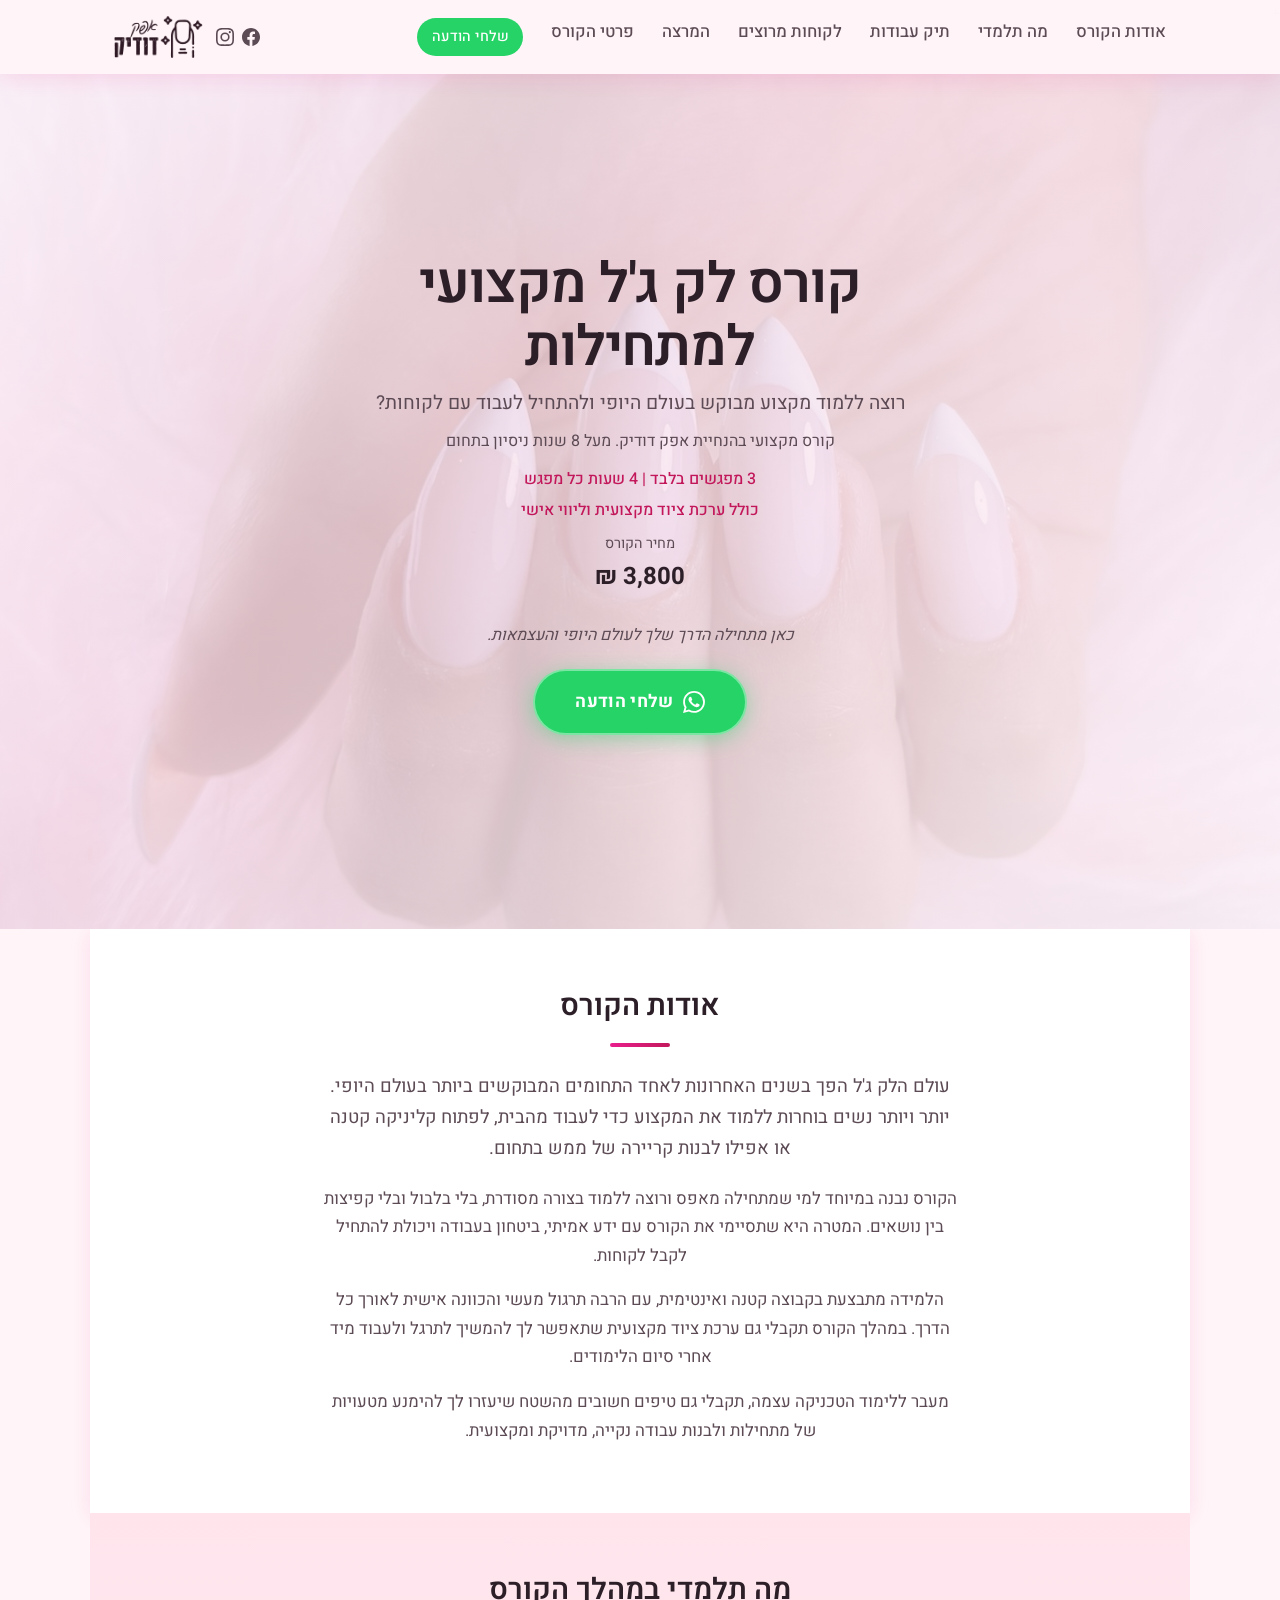
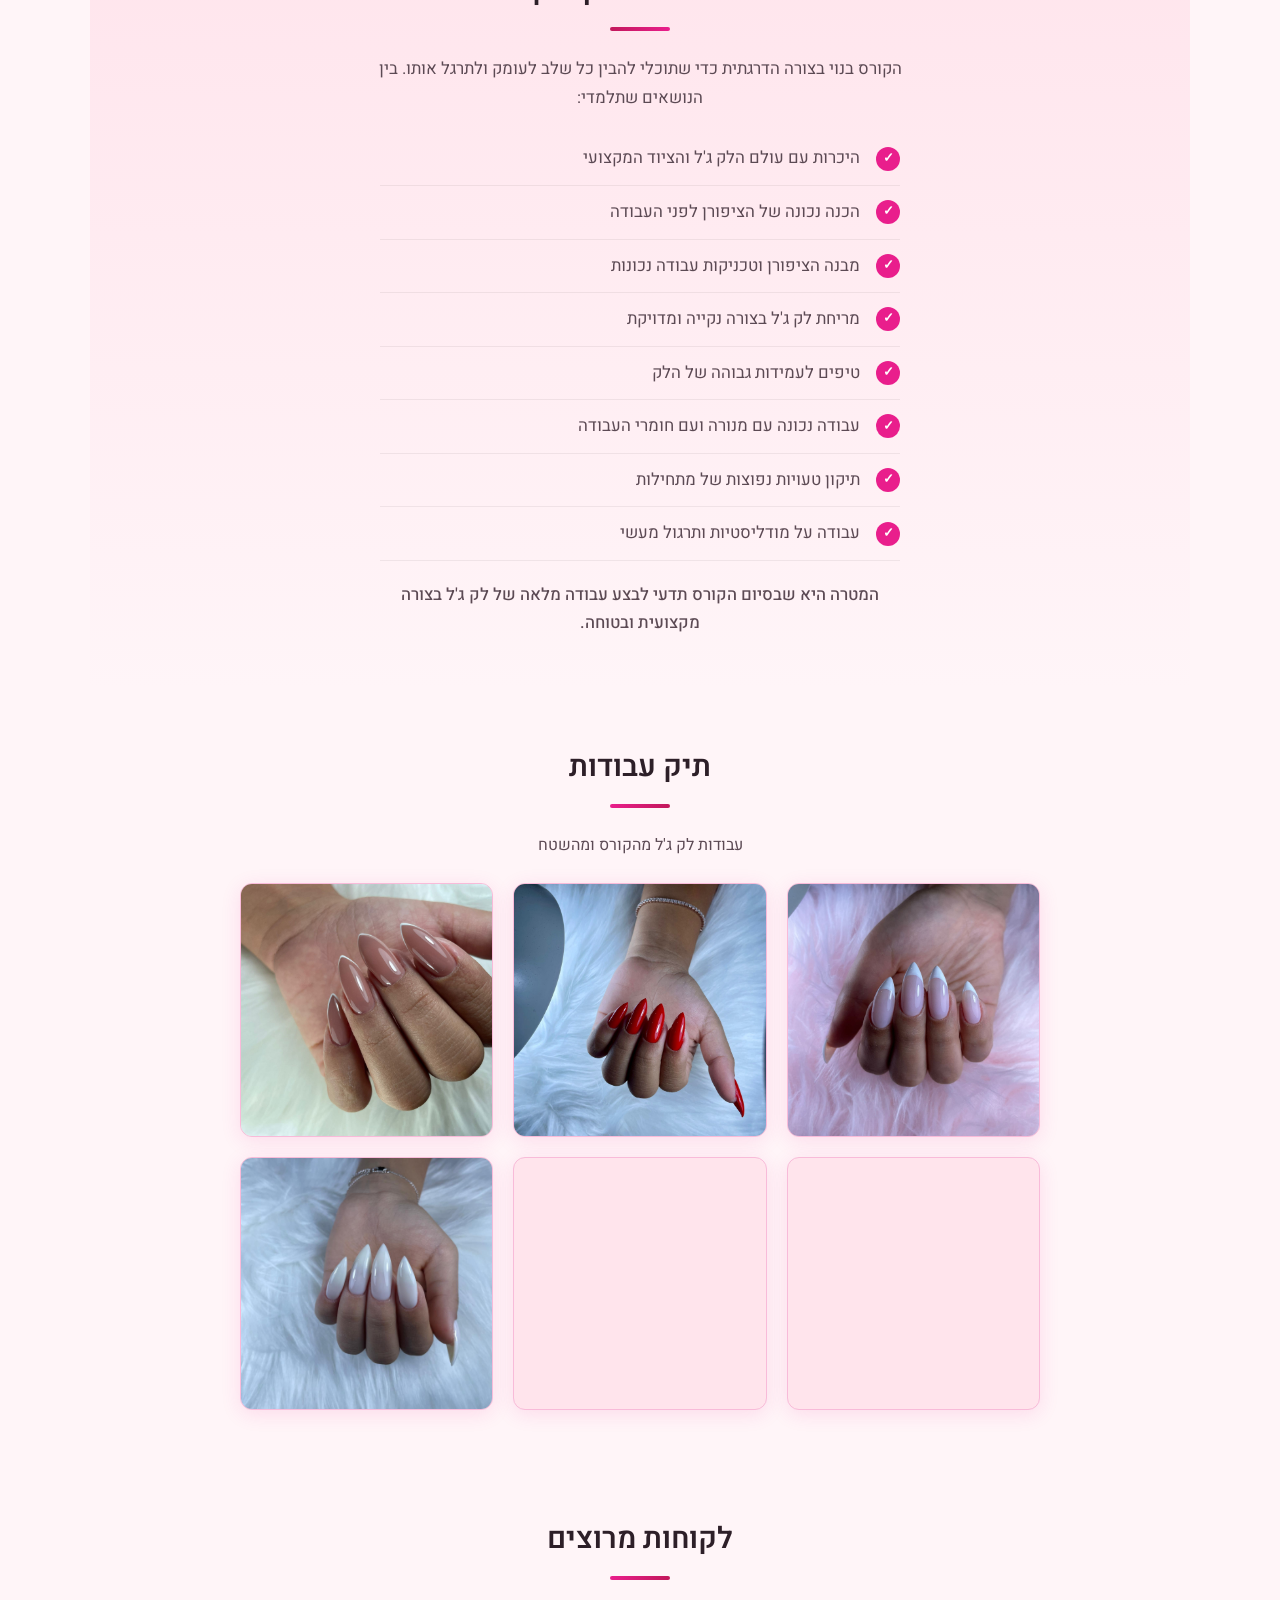
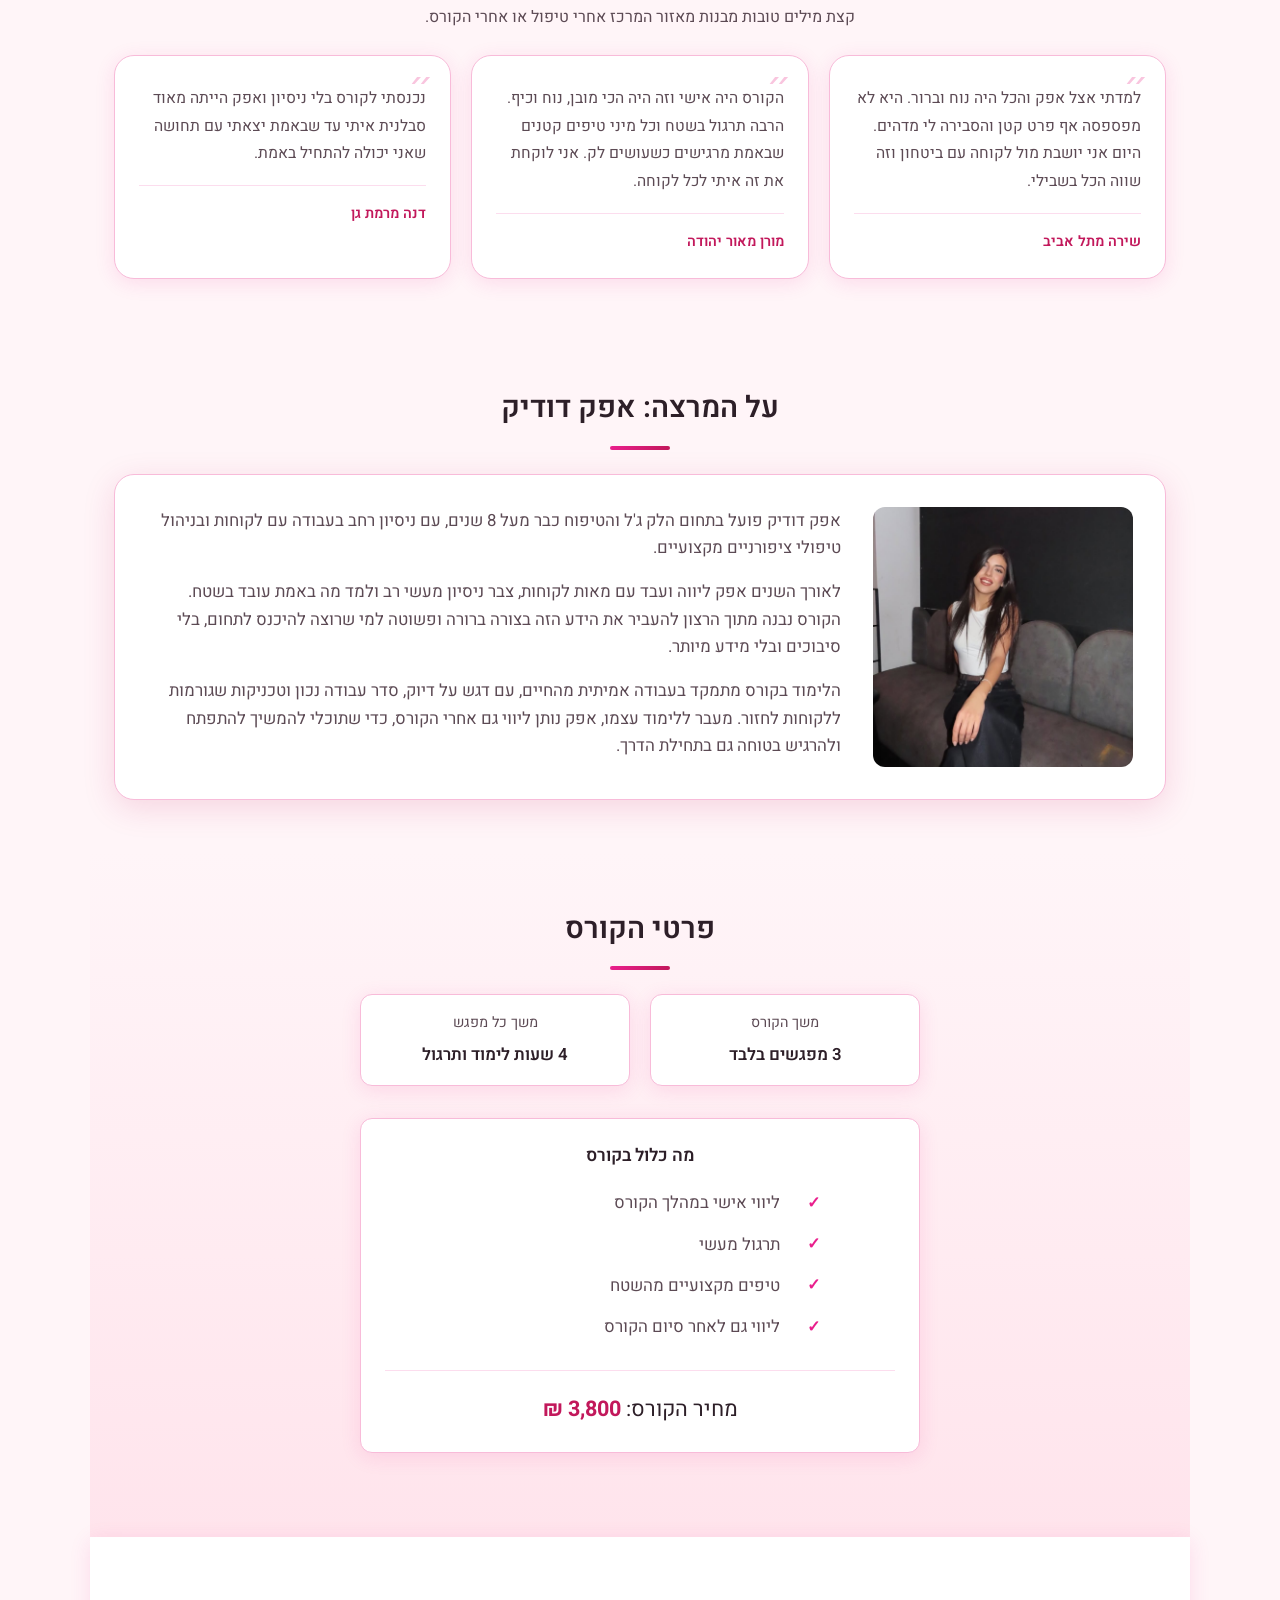
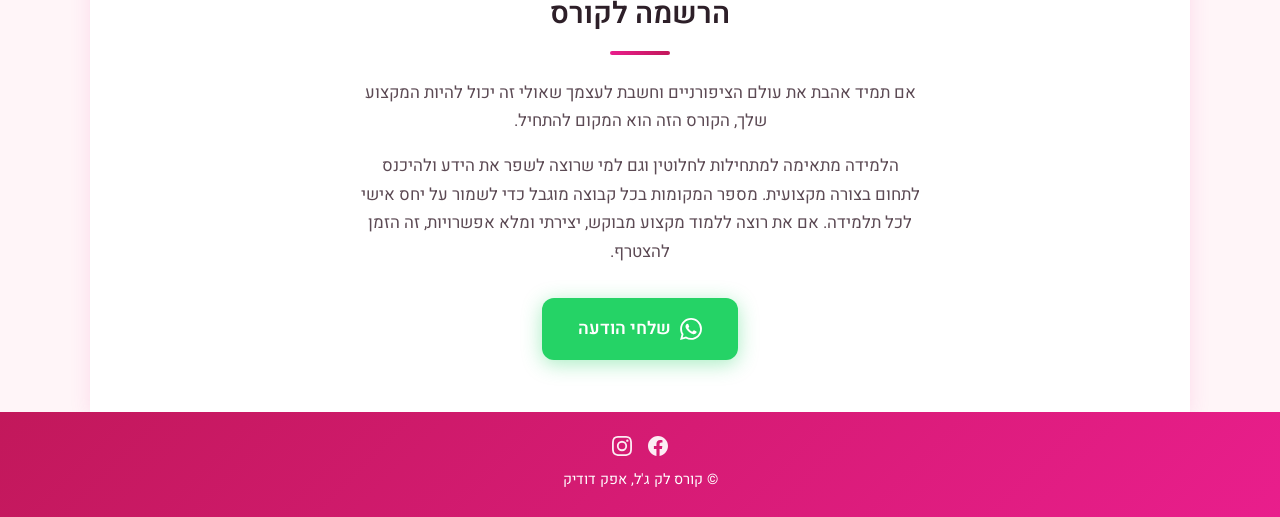
==== commit af41953b: "Replace the smiley in the WhatsApp message with a comma." ====
--- a/index.html
+++ b/index.html
@@ -37,7 +37,7 @@
         <li><a href="#testimonials">לקוחות מרוצים</a></li>
         <li><a href="#instructor">המרצה</a></li>
         <li><a href="#details">פרטי הקורס</a></li>
-        <li><a href="https://wa.me/972543205622?text=%D7%94%D7%99%D7%99%20%D7%90%D7%A4%D7%A7%20%F0%9F%98%8A%0A%D7%90%D7%A9%D7%9E%D7%97%20%D7%9C%D7%A7%D7%91%D7%9C%20%D7%A4%D7%A8%D7%98%D7%99%D7%9D%20%D7%A2%D7%9C%20%D7%A7%D7%95%D7%A8%D7%A1%20%D7%94%D7%9C%D7%A7%20%D7%92%D7%B3%D7%9C%20%D7%95%D7%9E%D7%95%D7%A2%D7%93%D7%99%20%D7%94%D7%A7%D7%95%D7%A8%D7%A1%20%D7%94%D7%A7%D7%A8%D7%95%D7%91%D7%99%D7%9D" class="btn btn-whatsapp btn-whatsapp--nav" target="_blank" rel="noopener noreferrer">שלחי הודעה</a></li>
+        <li><a href="https://wa.me/972543205622?text=%D7%94%D7%99%D7%99%20%D7%90%D7%A4%D7%A7%2C%0A%D7%90%D7%A9%D7%9E%D7%97%20%D7%9C%D7%A7%D7%91%D7%9C%20%D7%A4%D7%A8%D7%98%D7%99%D7%9D%20%D7%A2%D7%9C%20%D7%A7%D7%95%D7%A8%D7%A1%20%D7%94%D7%9C%D7%A7%20%D7%92%D7%B3%D7%9C%20%D7%95%D7%9E%D7%95%D7%A2%D7%93%D7%99%20%D7%94%D7%A7%D7%95%D7%A8%D7%A1%20%D7%94%D7%A7%D7%A8%D7%95%D7%91%D7%99%D7%9D" class="btn btn-whatsapp btn-whatsapp--nav" target="_blank" rel="noopener noreferrer">שלחי הודעה</a></li>
       </ul>
       <button class="nav-toggle" aria-label="תפריט">☰</button>
       <div class="nav-end">
@@ -70,7 +70,7 @@
         </ul>
         <p class="hero-price"><span class="price-note">מחיר הקורס</span> <span class="price-amount">3,800 ₪</span></p>
         <p class="hero-cta-text">כאן מתחילה הדרך שלך לעולם היופי והעצמאות.</p>
-        <a href="https://wa.me/972543205622?text=%D7%94%D7%99%D7%99%20%D7%90%D7%A4%D7%A7%20%F0%9F%98%8A%0A%D7%90%D7%A9%D7%9E%D7%97%20%D7%9C%D7%A7%D7%91%D7%9C%20%D7%A4%D7%A8%D7%98%D7%99%D7%9D%20%D7%A2%D7%9C%20%D7%A7%D7%95%D7%A8%D7%A1%20%D7%94%D7%9C%D7%A7%20%D7%92%D7%B3%D7%9C%20%D7%95%D7%9E%D7%95%D7%A2%D7%93%D7%99%20%D7%94%D7%A7%D7%95%D7%A8%D7%A1%20%D7%94%D7%A7%D7%A8%D7%95%D7%91%D7%99%D7%9D" class="btn btn-whatsapp btn-hero" target="_blank" rel="noopener noreferrer">
+        <a href="https://wa.me/972543205622?text=%D7%94%D7%99%D7%99%20%D7%90%D7%A4%D7%A7%2C%0A%D7%90%D7%A9%D7%9E%D7%97%20%D7%9C%D7%A7%D7%91%D7%9C%20%D7%A4%D7%A8%D7%98%D7%99%D7%9D%20%D7%A2%D7%9C%20%D7%A7%D7%95%D7%A8%D7%A1%20%D7%94%D7%9C%D7%A7%20%D7%92%D7%B3%D7%9C%20%D7%95%D7%9E%D7%95%D7%A2%D7%93%D7%99%20%D7%94%D7%A7%D7%95%D7%A8%D7%A1%20%D7%94%D7%A7%D7%A8%D7%95%D7%91%D7%99%D7%9D" class="btn btn-whatsapp btn-hero" target="_blank" rel="noopener noreferrer">
           <svg xmlns="http://www.w3.org/2000/svg" viewBox="0 0 24 24" width="22" height="22" aria-hidden="true"><path fill="currentColor" d="M17.472 14.382c-.297-.149-1.758-.867-2.03-.967-.273-.099-.471-.148-.67.15-.197.297-.767.966-.94 1.164-.173.199-.347.223-.644.075-.297-.15-1.255-.463-2.39-1.475-.883-.788-1.48-1.761-1.653-2.059-.173-.297-.018-.458.13-.606.134-.133.298-.347.446-.52.149-.174.198-.298.298-.497.099-.198.05-.371-.025-.52-.075-.149-.669-1.612-.916-2.207-.242-.579-.487-.5-.669-.51-.173-.008-.371-.01-.57-.01-.198 0-.52.074-.792.372-.272.297-1.04 1.016-1.04 2.479 0 1.462 1.065 2.875 1.213 3.074.149.198 2.096 3.2 5.077 4.487.709.306 1.262.489 1.694.625.712.227 1.36.195 1.871.118.571-.085 1.758-.719 2.006-1.413.248-.694.248-1.289.173-1.413-.074-.124-.272-.198-.57-.347m-5.421 7.403h-.004a9.87 9.87 0 01-5.031-1.378l-.361-.214-3.741.982.998-3.648-.235-.374a9.86 9.86 0 01-1.51-5.26c.001-5.45 4.436-9.884 9.888-9.884 2.64 0 5.122 1.03 6.988 2.898a9.825 9.825 0 012.893 6.994c-.003 5.45-4.435 9.884-9.885 9.884m8.413-18.297A11.815 11.815 0 0012.05 0C5.495 0 .16 5.335.157 11.892c0 2.096.547 4.142 1.588 5.945L.057 24l6.305-1.654a11.882 11.882 0 005.683 1.448h.005c6.554 0 11.89-5.335 11.893-11.893a11.821 11.821 0 00-3.48-8.413z"/></svg>
           שלחי הודעה
         </a>
@@ -216,7 +216,7 @@
         <h2>הרשמה לקורס</h2>
         <p class="contact-intro">אם תמיד אהבת את עולם הציפורניים וחשבת לעצמך שאולי זה יכול להיות המקצוע שלך, הקורס הזה הוא המקום להתחיל.</p>
         <p class="contact-intro">הלמידה מתאימה למתחילות לחלוטין וגם למי שרוצה לשפר את הידע ולהיכנס לתחום בצורה מקצועית. מספר המקומות בכל קבוצה מוגבל כדי לשמור על יחס אישי לכל תלמידה. אם את רוצה ללמוד מקצוע מבוקש, יצירתי ומלא אפשרויות, זה הזמן להצטרף.</p>
-        <p class="contact-cta-wrap"><a href="https://wa.me/972543205622?text=%D7%94%D7%99%D7%99%20%D7%90%D7%A4%D7%A7%20%F0%9F%98%8A%0A%D7%90%D7%A9%D7%9E%D7%97%20%D7%9C%D7%A7%D7%91%D7%9C%20%D7%A4%D7%A8%D7%98%D7%99%D7%9D%20%D7%A2%D7%9C%20%D7%A7%D7%95%D7%A8%D7%A1%20%D7%94%D7%9C%D7%A7%20%D7%92%D7%B3%D7%9C%20%D7%95%D7%9E%D7%95%D7%A2%D7%93%D7%99%20%D7%94%D7%A7%D7%95%D7%A8%D7%A1%20%D7%94%D7%A7%D7%A8%D7%95%D7%91%D7%99%D7%9D" class="btn btn-whatsapp btn-cta" target="_blank" rel="noopener noreferrer">
+        <p class="contact-cta-wrap"><a href="https://wa.me/972543205622?text=%D7%94%D7%99%D7%99%20%D7%90%D7%A4%D7%A7%2C%0A%D7%90%D7%A9%D7%9E%D7%97%20%D7%9C%D7%A7%D7%91%D7%9C%20%D7%A4%D7%A8%D7%98%D7%99%D7%9D%20%D7%A2%D7%9C%20%D7%A7%D7%95%D7%A8%D7%A1%20%D7%94%D7%9C%D7%A7%20%D7%92%D7%B3%D7%9C%20%D7%95%D7%9E%D7%95%D7%A2%D7%93%D7%99%20%D7%94%D7%A7%D7%95%D7%A8%D7%A1%20%D7%94%D7%A7%D7%A8%D7%95%D7%91%D7%99%D7%9D" class="btn btn-whatsapp btn-cta" target="_blank" rel="noopener noreferrer">
           <svg xmlns="http://www.w3.org/2000/svg" viewBox="0 0 24 24" width="22" height="22" aria-hidden="true"><path fill="currentColor" d="M17.472 14.382c-.297-.149-1.758-.867-2.03-.967-.273-.099-.471-.148-.67.15-.197.297-.767.966-.94 1.164-.173.199-.347.223-.644.075-.297-.15-1.255-.463-2.39-1.475-.883-.788-1.48-1.761-1.653-2.059-.173-.297-.018-.458.13-.606.134-.133.298-.347.446-.52.149-.174.198-.298.298-.497.099-.198.05-.371-.025-.52-.075-.149-.669-1.612-.916-2.207-.242-.579-.487-.5-.669-.51-.173-.008-.371-.01-.57-.01-.198 0-.52.074-.792.372-.272.297-1.04 1.016-1.04 2.479 0 1.462 1.065 2.875 1.213 3.074.149.198 2.096 3.2 5.077 4.487.709.306 1.262.489 1.694.625.712.227 1.36.195 1.871.118.571-.085 1.758-.719 2.006-1.413.248-.694.248-1.289.173-1.413-.074-.124-.272-.198-.57-.347m-5.421 7.403h-.004a9.87 9.87 0 01-5.031-1.378l-.361-.214-3.741.982.998-3.648-.235-.374a9.86 9.86 0 01-1.51-5.26c.001-5.45 4.436-9.884 9.888-9.884 2.64 0 5.122 1.03 6.988 2.898a9.825 9.825 0 012.893 6.994c-.003 5.45-4.435 9.884-9.885 9.884m8.413-18.297A11.815 11.815 0 0012.05 0C5.495 0 .16 5.335.157 11.892c0 2.096.547 4.142 1.588 5.945L.057 24l6.305-1.654a11.882 11.882 0 005.683 1.448h.005c6.554 0 11.89-5.335 11.893-11.893a11.821 11.821 0 00-3.48-8.413z"/></svg>
           שלחי הודעה
         </a></p>
